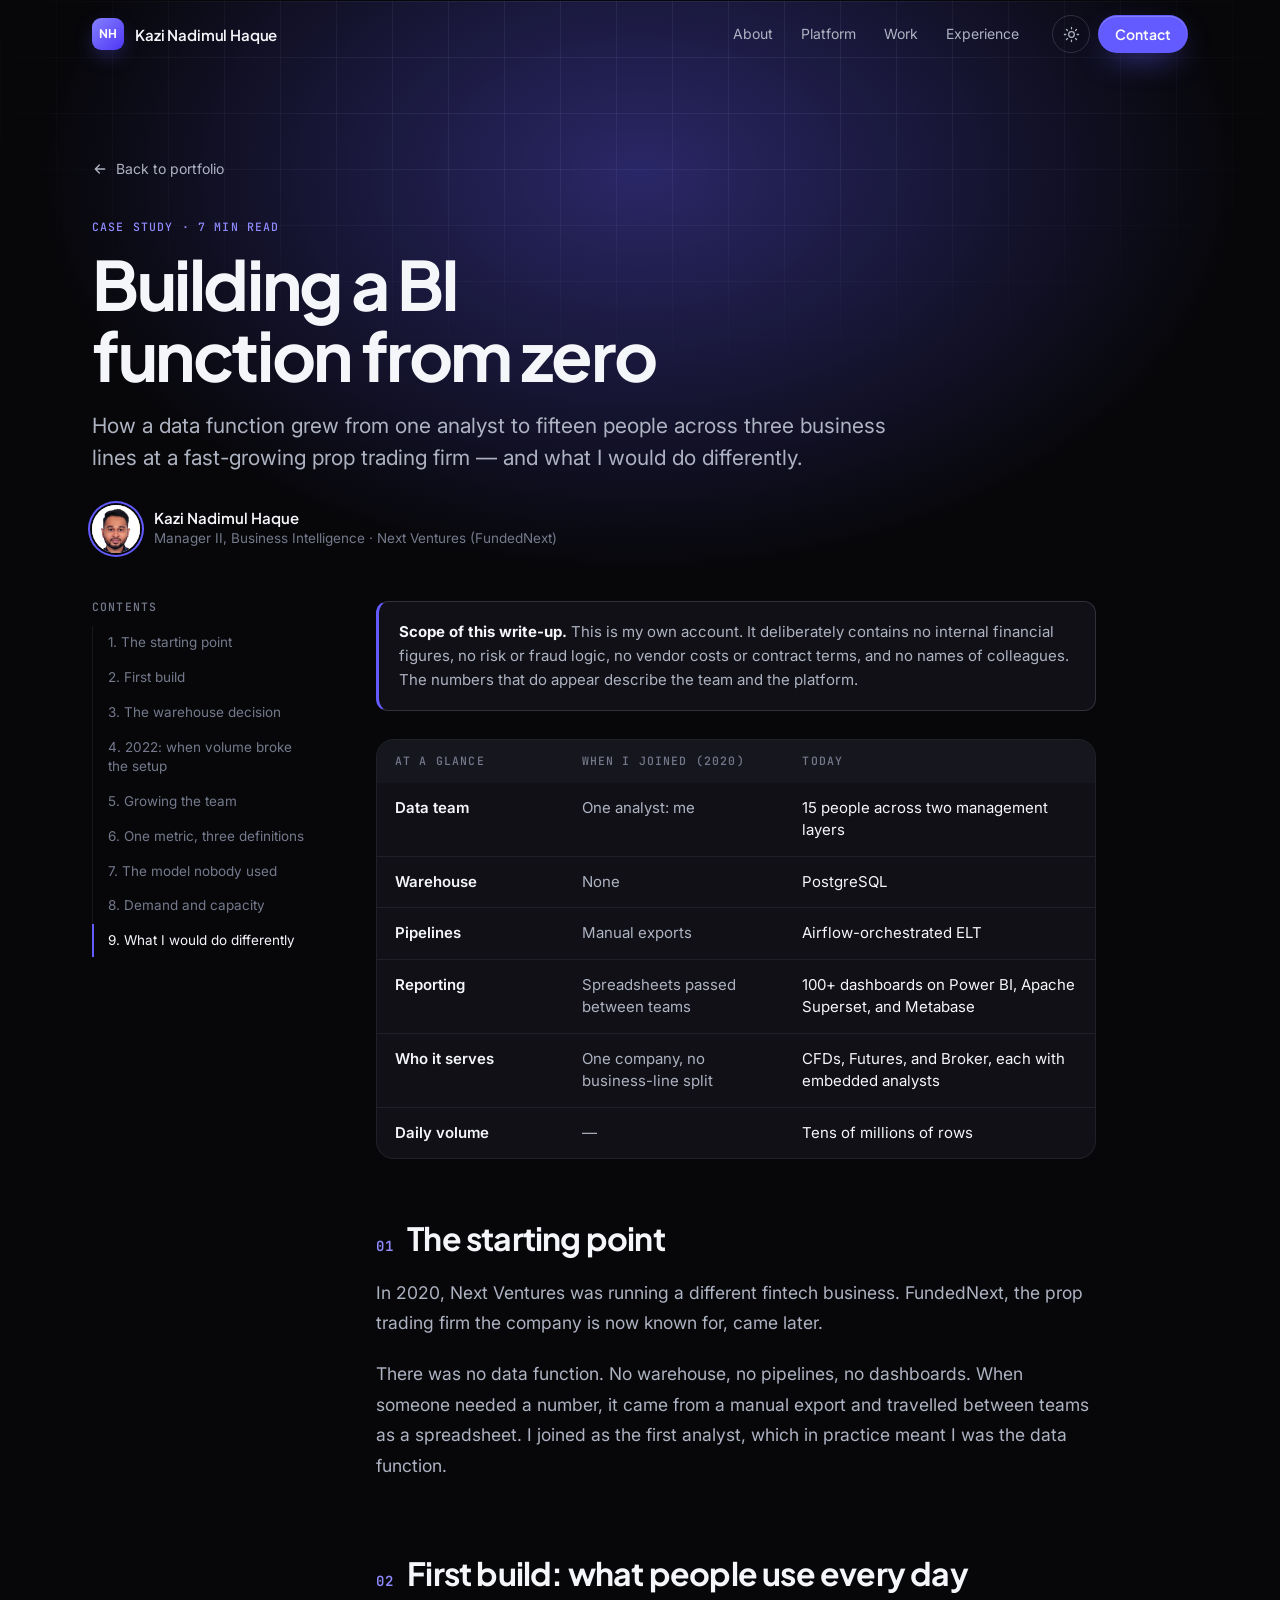
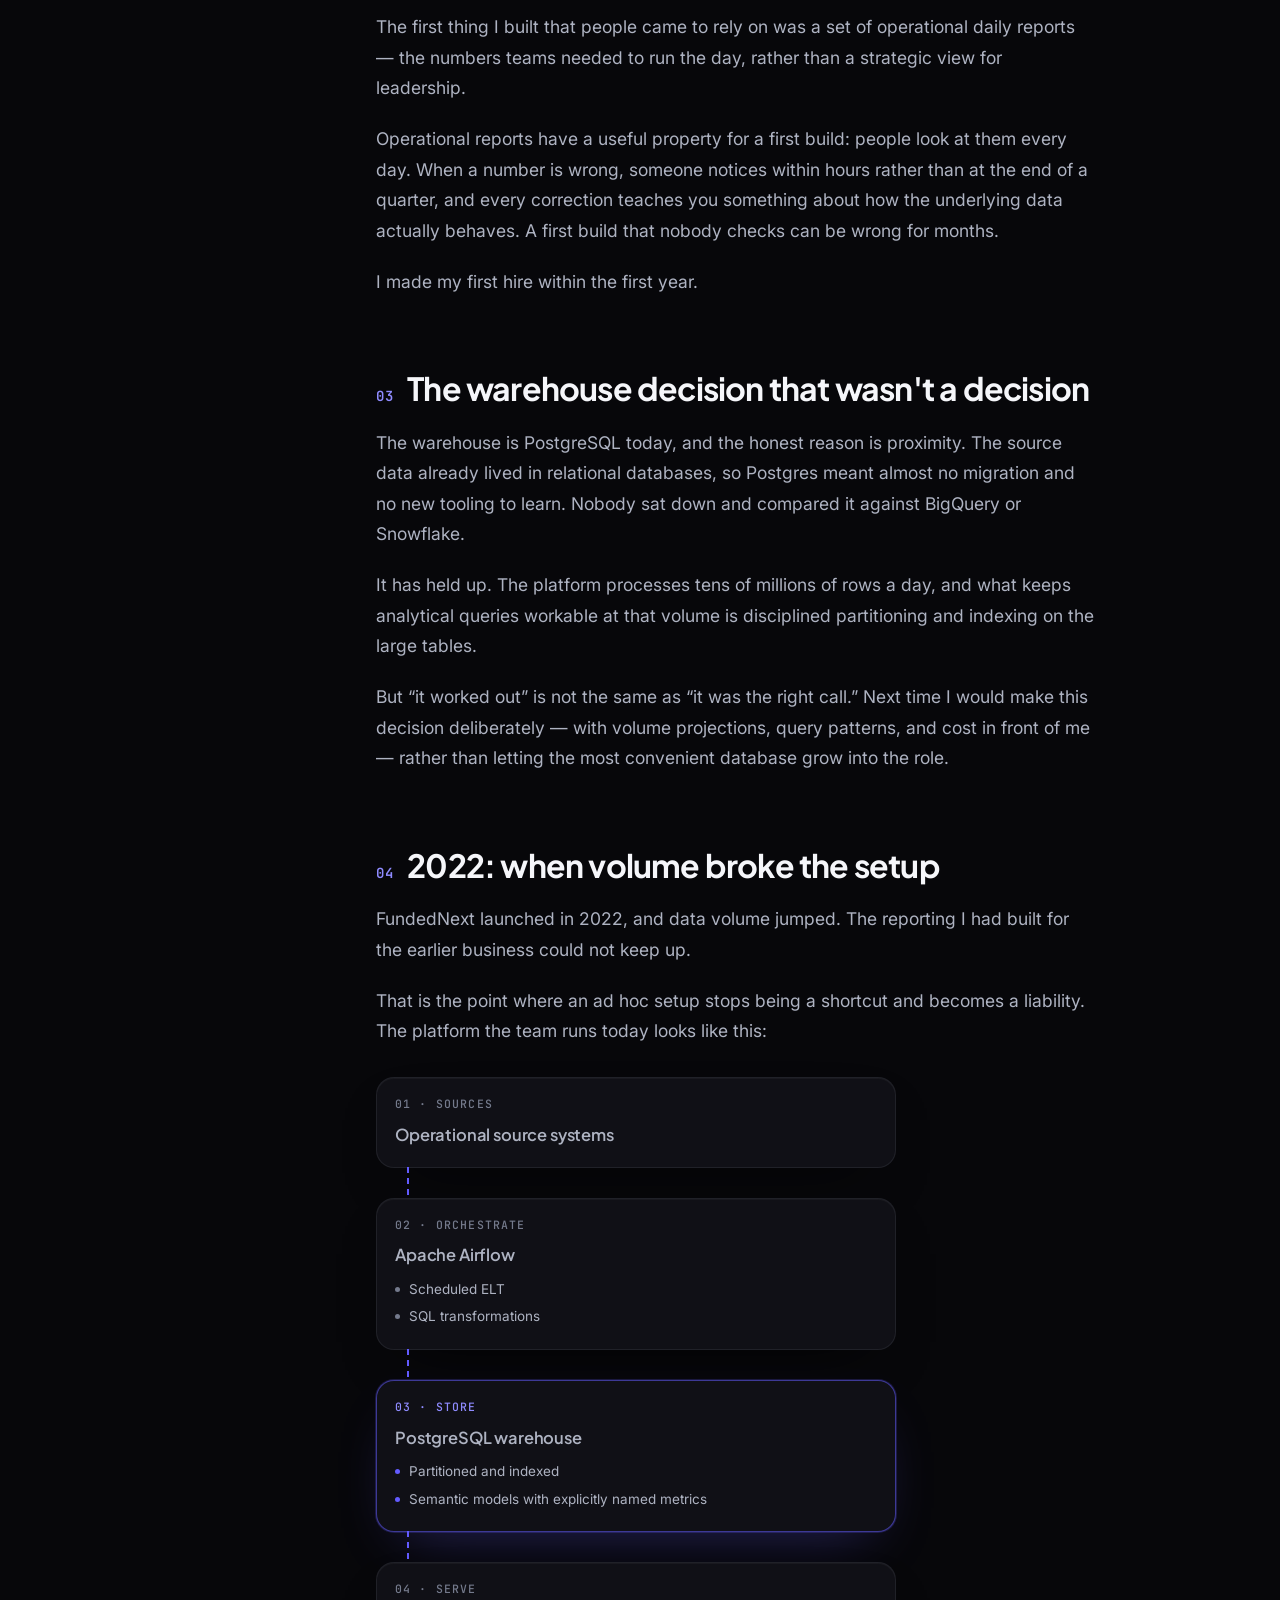
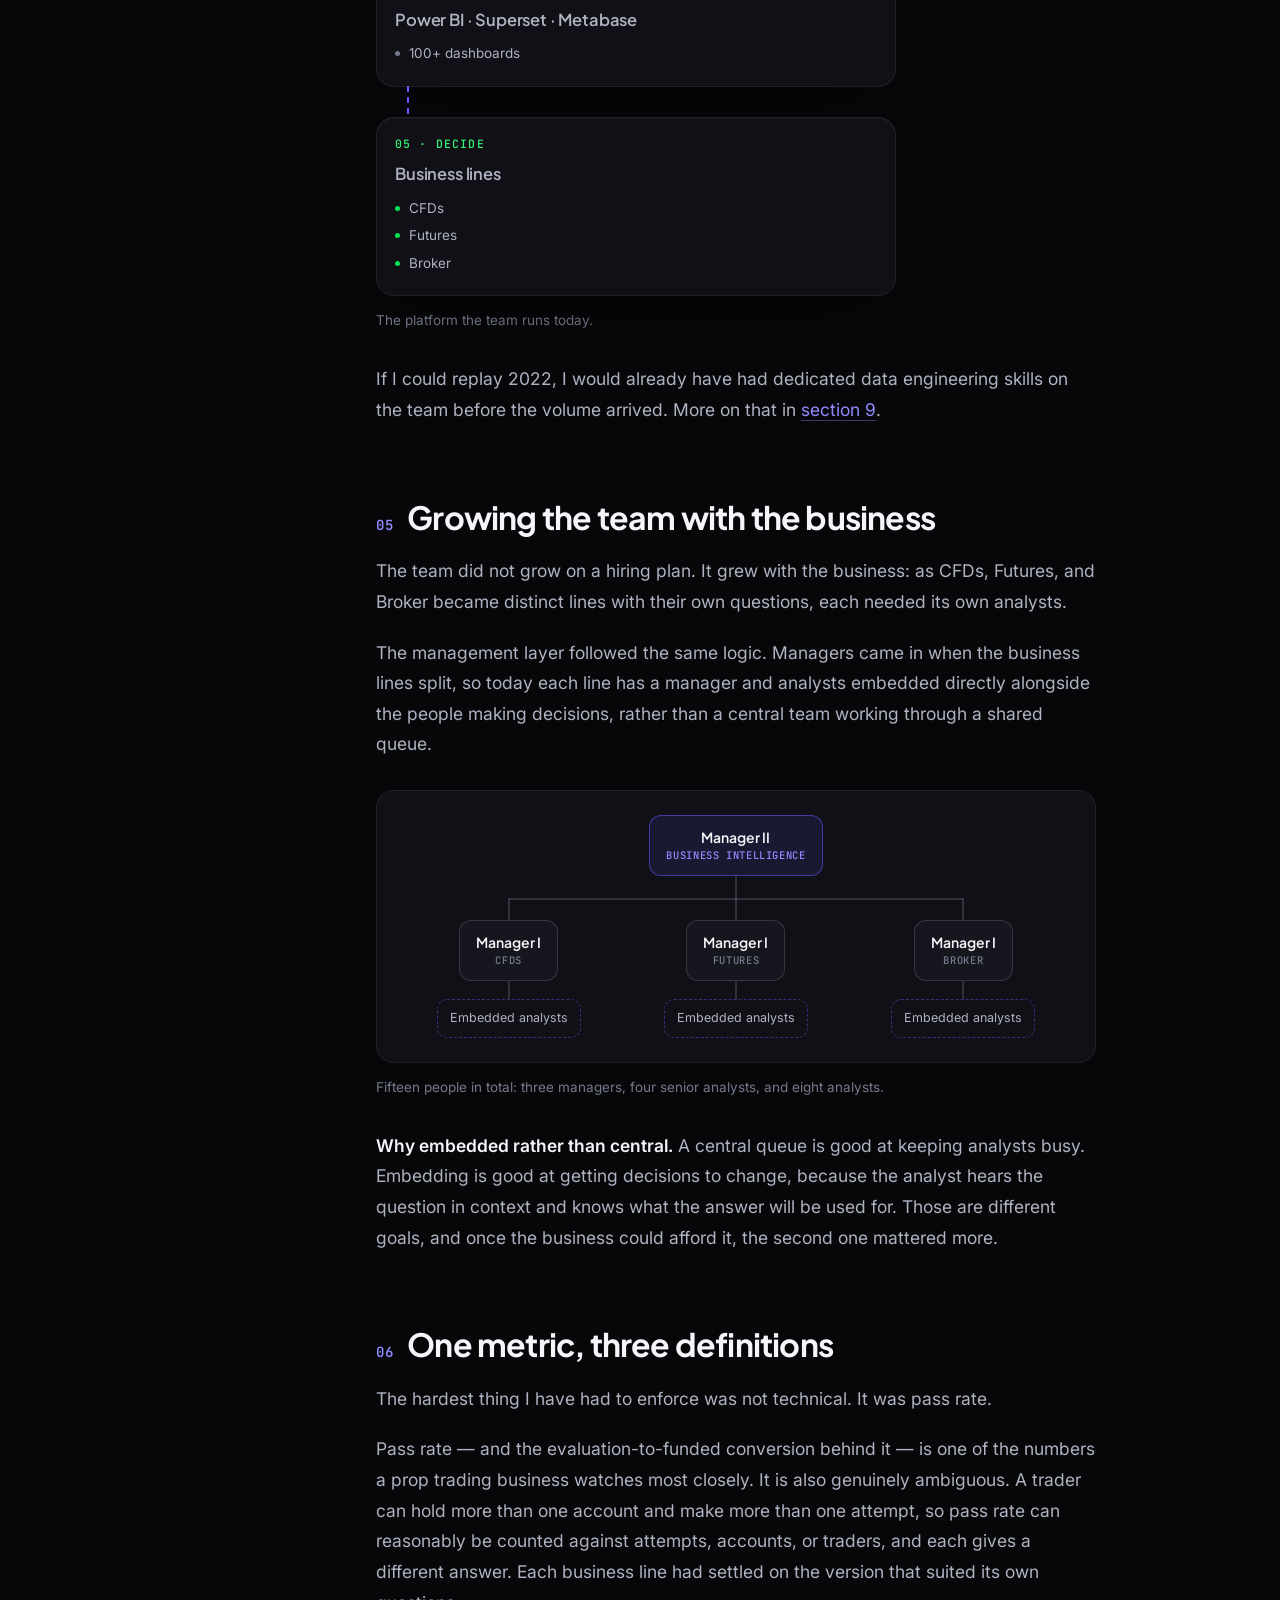
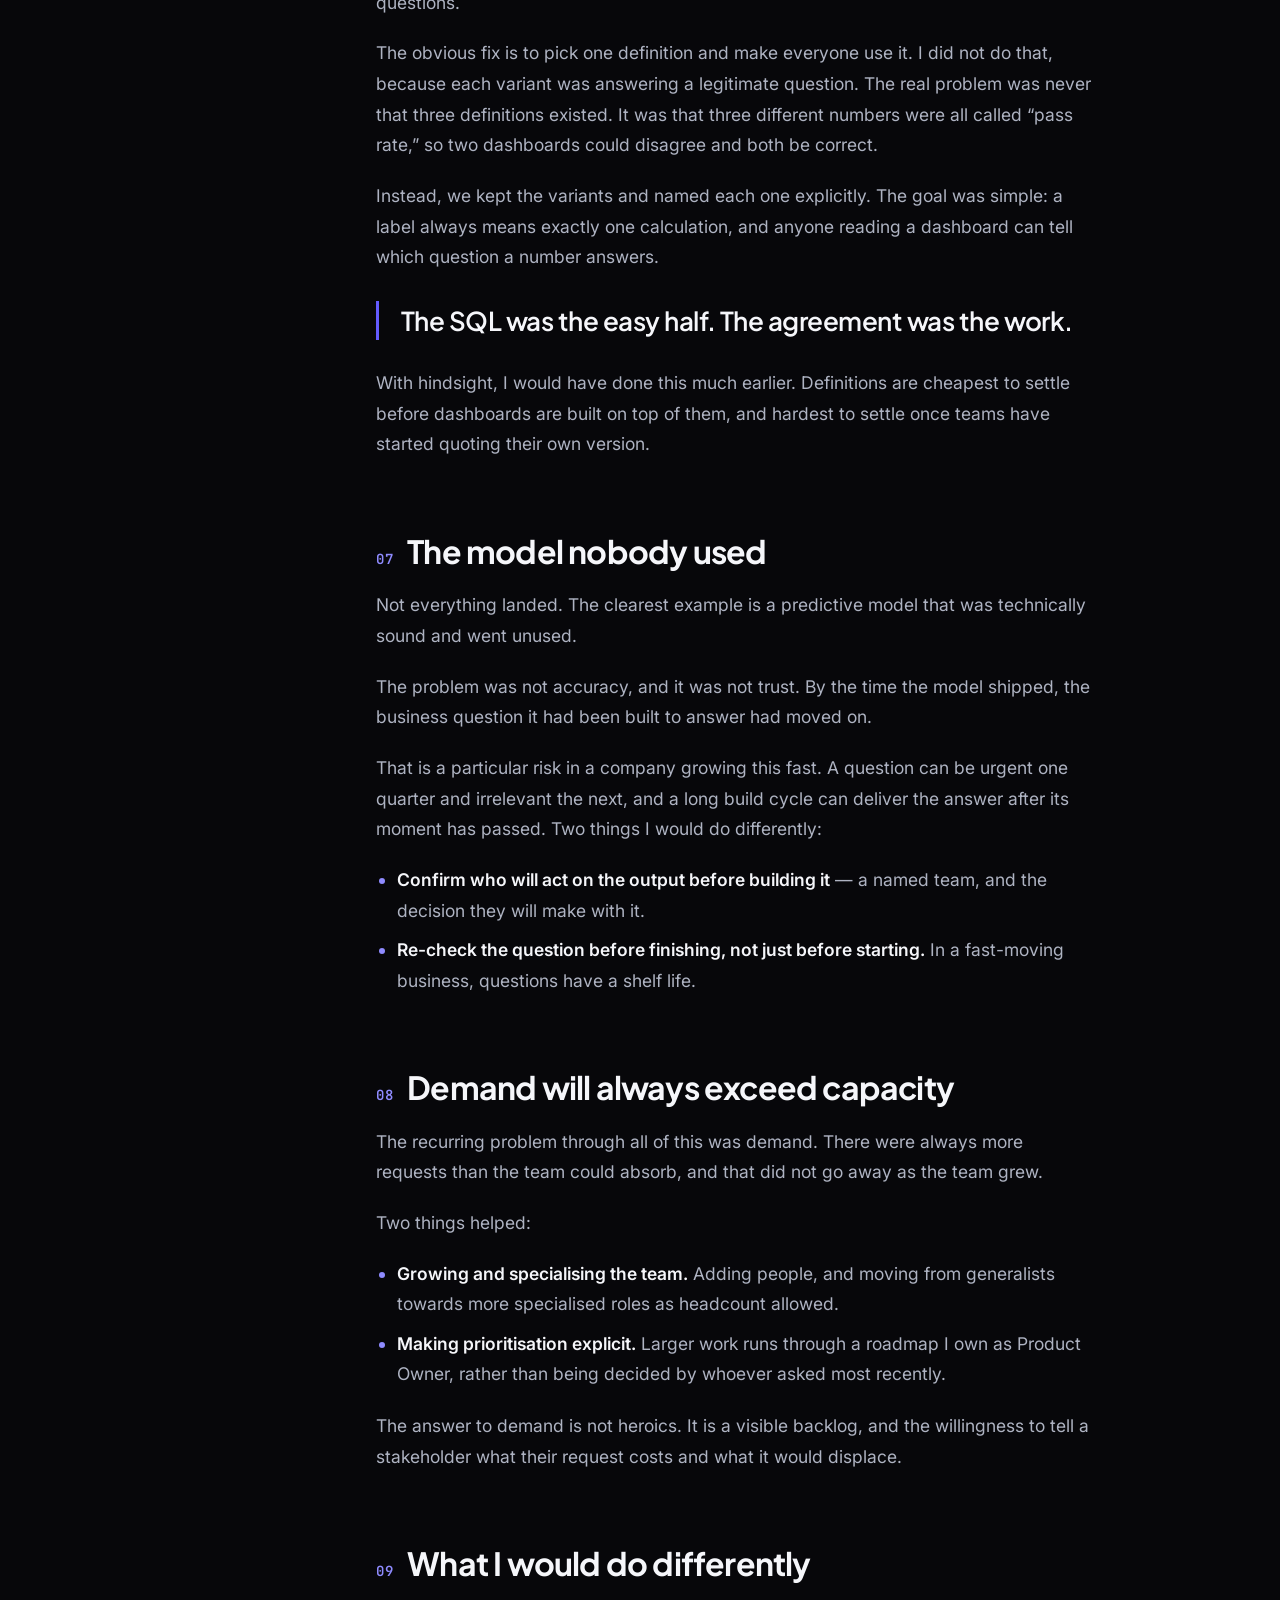
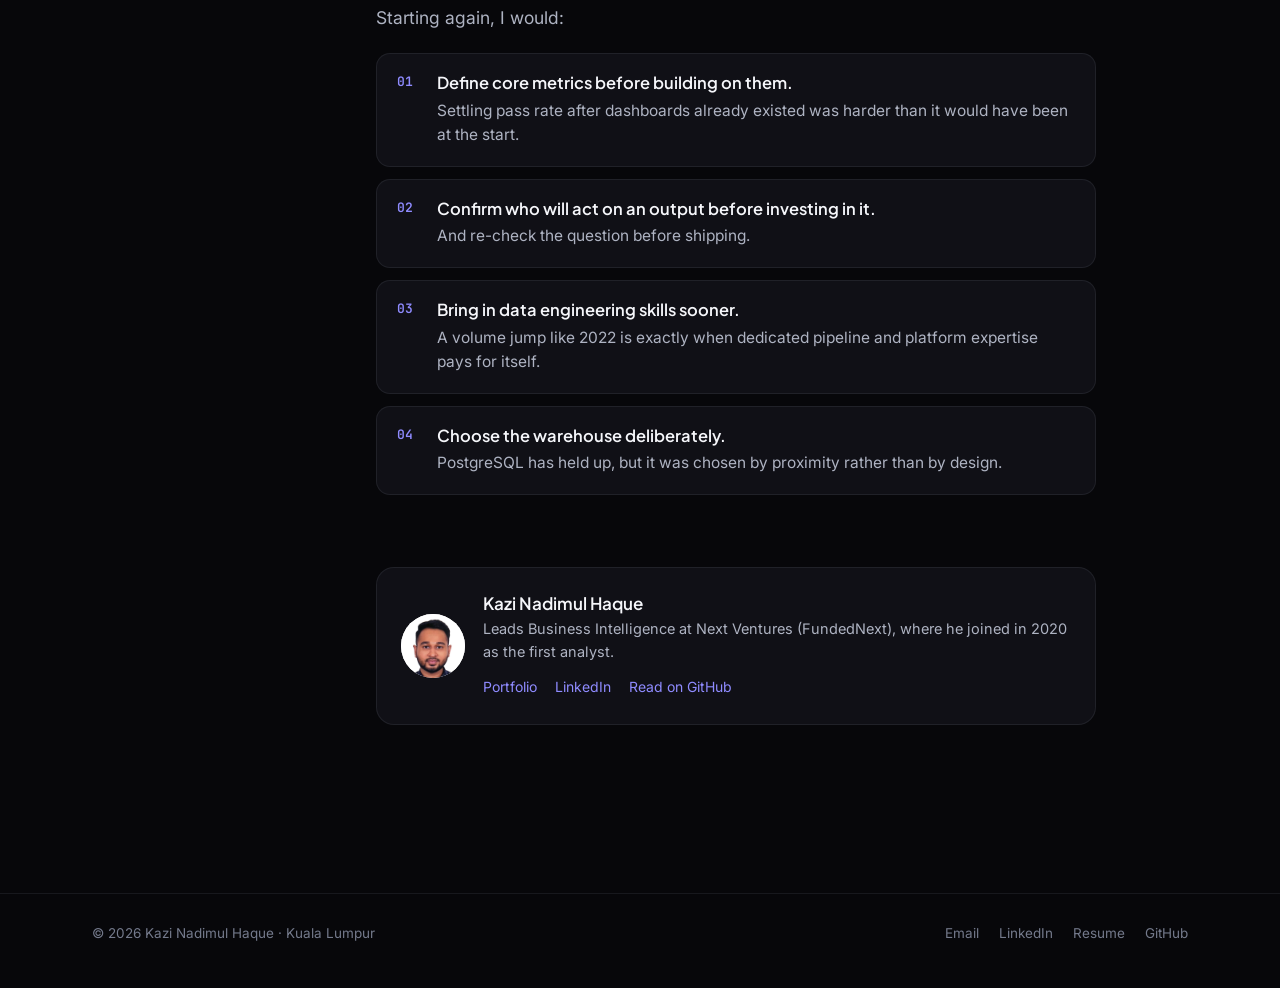
==== building-bi-from-zero/index.html @ 3a259a8d "Add case study page, resume download, and contact email - Case study "Building a BI function from ze" ====
<!doctype html>
<html lang="en" data-theme="dark">
<head>
<meta charset="utf-8">
<meta name="viewport" content="width=device-width, initial-scale=1, viewport-fit=cover">
<title>Building a BI function from zero — Kazi Nadimul Haque</title>
<meta name="description" content="Case study: how a data function grew from one analyst to fifteen people across CFDs, Futures and Broker at a fast-growing prop trading firm, and what I would do differently.">
<link rel="canonical" href="https://nadim-raj.github.io/building-bi-from-zero/">
<meta name="theme-color" content="#07070A">
<meta name="author" content="Kazi Nadimul Haque">
<meta property="og:type" content="article">
<meta property="og:site_name" content="Kazi Nadimul Haque">
<meta property="og:title" content="Building a BI function from zero">
<meta property="og:description" content="How a data function grew from one analyst to fifteen people across three business lines: the warehouse call, the pass-rate definitions, the model nobody used, and what I would do differently.">
<meta property="og:url" content="https://nadim-raj.github.io/building-bi-from-zero/">
<meta property="og:image" content="https://nadim-raj.github.io/og.png">
<meta property="og:image:width" content="1200">
<meta property="og:image:height" content="630">
<meta property="article:published_time" content="2026-09-15">
<meta name="twitter:card" content="summary_large_image">
<meta name="twitter:image" content="https://nadim-raj.github.io/og.png">
<link rel="icon" href="data:image/svg+xml,%3Csvg xmlns='http://www.w3.org/2000/svg' viewBox='0 0 64 64'%3E%3Cdefs%3E%3ClinearGradient id='g' x1='0' y1='0' x2='1' y2='1'%3E%3Cstop offset='0' stop-color='%238481FF'/%3E%3Cstop offset='1' stop-color='%234E36F5'/%3E%3C/linearGradient%3E%3C/defs%3E%3Crect width='64' height='64' rx='15' fill='url(%23g)'/%3E%3Ctext x='50%25' y='54%25' dominant-baseline='middle' text-anchor='middle' font-family='Arial,Helvetica,sans-serif' font-weight='700' font-size='25' fill='%23ffffff'%3ENH%3C/text%3E%3C/svg%3E">
<link rel="apple-touch-icon" href="../apple-touch-icon.png">
<script>
(function(){var d=document.documentElement,t=null;try{t=localStorage.getItem('theme')}catch(e){}
var q=location.search.match(/[?&]theme=(light|dark)/);if(q)t=q[1];
d.setAttribute('data-theme',t==='light'?'light':'dark');d.classList.add('js')})();
</script>
<link rel="preconnect" href="https://fonts.googleapis.com">
<link rel="preconnect" href="https://fonts.gstatic.com" crossorigin>
<link href="https://fonts.googleapis.com/css2?family=Inter:wght@400;500;600&family=JetBrains+Mono:wght@500;600&family=Plus+Jakarta+Sans:wght@500;600;700&display=swap" rel="stylesheet">
<script type="application/ld+json">
{"@context":"https://schema.org","@type":"Article","headline":"Building a BI function from zero","description":"How a data function grew from one analyst to fifteen people across three business lines at a fast-growing prop trading firm.","datePublished":"2026-09-15","image":"https://nadim-raj.github.io/og.png","mainEntityOfPage":"https://nadim-raj.github.io/building-bi-from-zero/","author":{"@type":"Person","name":"Kazi Nadimul Haque","url":"https://nadim-raj.github.io/"}}
</script>
<link rel="stylesheet" href="../assets/site.css">
</head>
<body>
<a class="skip" href="#main">Skip to content</a>
<div class="progress" aria-hidden="true"></div>

<header class="nav">
  <div class="wrap">
    <a class="brand" href="../#top" aria-label="Kazi Nadimul Haque, back to top"><span class="logo" aria-hidden="true">NH</span>Kazi Nadimul Haque</a>
    <ul class="links">
      <li><a href="../#about">About</a></li>
      <li><a href="../#platform">Platform</a></li>
      <li><a href="../#work">Work</a></li>
      <li><a href="../#experience">Experience</a></li>
    </ul>
    <div class="nav-actions">
      <button class="icon-btn" id="theme" type="button" aria-label="Switch to light theme">
        <svg class="i-sun" viewBox="0 0 24 24" fill="none" stroke="currentColor" stroke-width="1.8" stroke-linecap="round" aria-hidden="true"><circle cx="12" cy="12" r="4"/><path d="M12 2v2M12 20v2M4.9 4.9l1.4 1.4M17.7 17.7l1.4 1.4M2 12h2M20 12h2M4.9 19.1l1.4-1.4M17.7 6.3l1.4-1.4"/></svg>
        <svg class="i-moon" viewBox="0 0 24 24" fill="none" stroke="currentColor" stroke-width="1.8" stroke-linecap="round" stroke-linejoin="round" aria-hidden="true"><path d="M20.5 14.5A8.5 8.5 0 0 1 9.5 3.5a8.5 8.5 0 1 0 11 11Z"/></svg>
      </button>
      <a class="btn btn-primary btn-sm" href="../#contact">Contact</a>
    </div>
  </div>
</header>

<main id="main">
  <header class="article-hero">
    <div class="hero-bg" aria-hidden="true"></div>
    <div class="wrap">
      <a class="back" href="../#work"><svg viewBox="0 0 24 24" fill="none" stroke="currentColor" stroke-width="2" stroke-linecap="round" stroke-linejoin="round" aria-hidden="true"><path d="M19 12H5M11 18l-6-6 6-6"/></svg>Back to portfolio</a>
      <span class="k">Case study · 7 min read</span>
      <h1>Building a BI function from zero</h1>
      <p class="dek">How a data function grew from one analyst to fifteen people across three business lines at a fast-growing prop trading firm — and what I would do differently.</p>
      <div class="byline-lg"><img src="../avatar.jpg" width="48" height="48" alt="" decoding="async"><div><b>Kazi Nadimul Haque</b><span>Manager II, Business Intelligence · Next Ventures (FundedNext)</span></div></div>
    </div>
  </header>

  <div class="wrap article-layout">
    <nav class="toc" aria-label="Contents">
      <span class="k">Contents</span>
      <ol>
        <li><a href="#starting-point">1. The starting point</a></li>
        <li><a href="#first-build">2. First build</a></li>
        <li><a href="#warehouse">3. The warehouse decision</a></li>
        <li><a href="#volume-2022">4. 2022: when volume broke the setup</a></li>
        <li><a href="#team">5. Growing the team</a></li>
        <li><a href="#pass-rate">6. One metric, three definitions</a></li>
        <li><a href="#unused-model">7. The model nobody used</a></li>
        <li><a href="#demand">8. Demand and capacity</a></li>
        <li><a href="#hindsight">9. What I would do differently</a></li>
      </ol>
    </nav>

    <article class="prose-article">
      <aside class="callout"><b>Scope of this write-up.</b> This is my own account. It deliberately contains no internal financial figures, no risk or fraud logic, no vendor costs or contract terms, and no names of colleagues. The numbers that do appear describe the team and the platform.</aside>

      <div class="table-wrap">
        <table class="compare">
          <thead><tr><th scope="col">At a glance</th><th scope="col">When I joined (2020)</th><th scope="col">Today</th></tr></thead>
          <tbody>
            <tr><th scope="row">Data team</th><td>One analyst: me</td><td class="now">15 people across two management layers</td></tr>
            <tr><th scope="row">Warehouse</th><td>None</td><td class="now">PostgreSQL</td></tr>
            <tr><th scope="row">Pipelines</th><td>Manual exports</td><td class="now">Airflow-orchestrated ELT</td></tr>
            <tr><th scope="row">Reporting</th><td>Spreadsheets passed between teams</td><td class="now">100+ dashboards on Power BI, Apache Superset, and Metabase</td></tr>
            <tr><th scope="row">Who it serves</th><td>One company, no business-line split</td><td class="now">CFDs, Futures, and Broker, each with embedded analysts</td></tr>
            <tr><th scope="row">Daily volume</th><td>—</td><td class="now">Tens of millions of rows</td></tr>
          </tbody>
        </table>
      </div>

      <section id="starting-point">
        <h2><span class="num">01</span>The starting point</h2>
        <p>In 2020, Next Ventures was running a different fintech business. FundedNext, the prop trading firm the company is now known for, came later.</p>
        <p>There was no data function. No warehouse, no pipelines, no dashboards. When someone needed a number, it came from a manual export and travelled between teams as a spreadsheet. I joined as the first analyst, which in practice meant I was the data function.</p>
      </section>

      <section id="first-build">
        <h2><span class="num">02</span>First build: what people use every day</h2>
        <p>The first thing I built that people came to rely on was a set of operational daily reports — the numbers teams needed to run the day, rather than a strategic view for leadership.</p>
        <p>Operational reports have a useful property for a first build: people look at them every day. When a number is wrong, someone notices within hours rather than at the end of a quarter, and every correction teaches you something about how the underlying data actually behaves. A first build that nobody checks can be wrong for months.</p>
        <p>I made my first hire within the first year.</p>
      </section>

      <section id="warehouse">
        <h2><span class="num">03</span>The warehouse decision that wasn't a decision</h2>
        <p>The warehouse is PostgreSQL today, and the honest reason is proximity. The source data already lived in relational databases, so Postgres meant almost no migration and no new tooling to learn. Nobody sat down and compared it against BigQuery or Snowflake.</p>
        <p>It has held up. The platform processes tens of millions of rows a day, and what keeps analytical queries workable at that volume is disciplined partitioning and indexing on the large tables.</p>
        <p>But “it worked out” is not the same as “it was the right call.” Next time I would make this decision deliberately — with volume projections, query patterns, and cost in front of me — rather than letting the most convenient database grow into the role.</p>
      </section>

      <section id="volume-2022">
        <h2><span class="num">04</span>2022: when volume broke the setup</h2>
        <p>FundedNext launched in 2022, and data volume jumped. The reporting I had built for the earlier business could not keep up.</p>
        <p>That is the point where an ad hoc setup stops being a shortcut and becomes a liability. The platform the team runs today looks like this:</p>
        <figure class="diagram reveal">
          <div class="flow vertical">
            <div class="card node"><span class="k">01 · Sources</span><h3>Operational source systems</h3></div>
            <div class="card node"><span class="k">02 · Orchestrate</span><h3>Apache Airflow</h3><ul><li>Scheduled ELT</li><li>SQL transformations</li></ul></div>
            <div class="card node hub"><span class="k">03 · Store</span><h3>PostgreSQL warehouse</h3><ul><li>Partitioned and indexed</li><li>Semantic models with explicitly named metrics</li></ul></div>
            <div class="card node"><span class="k">04 · Serve</span><h3>Power BI · Superset · Metabase</h3><ul><li>100+ dashboards</li></ul></div>
            <div class="card node out"><span class="k">05 · Decide</span><h3>Business lines</h3><ul><li>CFDs</li><li>Futures</li><li>Broker</li></ul></div>
          </div>
          <figcaption>The platform the team runs today.</figcaption>
        </figure>
        <p>If I could replay 2022, I would already have had dedicated data engineering skills on the team before the volume arrived. More on that in <a href="#hindsight">section 9</a>.</p>
      </section>

      <section id="team">
        <h2><span class="num">05</span>Growing the team with the business</h2>
        <p>The team did not grow on a hiring plan. It grew with the business: as CFDs, Futures, and Broker became distinct lines with their own questions, each needed its own analysts.</p>
        <p>The management layer followed the same logic. Managers came in when the business lines split, so today each line has a manager and analysts embedded directly alongside the people making decisions, rather than a central team working through a shared queue.</p>
        <figure class="diagram reveal">
          <div class="tree">
            <div class="tnode lead"><b>Manager II</b><span>Business Intelligence</span></div>
            <div class="stem"></div>
            <div class="branches">
              <div class="col"><div class="tnode"><b>Manager I</b><span>CFDs</span></div><div class="stem"></div><div class="pod">Embedded analysts</div></div>
              <div class="col"><div class="tnode"><b>Manager I</b><span>Futures</span></div><div class="stem"></div><div class="pod">Embedded analysts</div></div>
              <div class="col"><div class="tnode"><b>Manager I</b><span>Broker</span></div><div class="stem"></div><div class="pod">Embedded analysts</div></div>
            </div>
          </div>
          <figcaption>Fifteen people in total: three managers, four senior analysts, and eight analysts.</figcaption>
        </figure>
        <p><strong>Why embedded rather than central.</strong> A central queue is good at keeping analysts busy. Embedding is good at getting decisions to change, because the analyst hears the question in context and knows what the answer will be used for. Those are different goals, and once the business could afford it, the second one mattered more.</p>
      </section>

      <section id="pass-rate">
        <h2><span class="num">06</span>One metric, three definitions</h2>
        <p>The hardest thing I have had to enforce was not technical. It was pass rate.</p>
        <p>Pass rate — and the evaluation-to-funded conversion behind it — is one of the numbers a prop trading business watches most closely. It is also genuinely ambiguous. A trader can hold more than one account and make more than one attempt, so pass rate can reasonably be counted against attempts, accounts, or traders, and each gives a different answer. Each business line had settled on the version that suited its own questions.</p>
        <p>The obvious fix is to pick one definition and make everyone use it. I did not do that, because each variant was answering a legitimate question. The real problem was never that three definitions existed. It was that three different numbers were all called “pass rate,” so two dashboards could disagree and both be correct.</p>
        <p>Instead, we kept the variants and named each one explicitly. The goal was simple: a label always means exactly one calculation, and anyone reading a dashboard can tell which question a number answers.</p>
        <blockquote class="pull">The SQL was the easy half. The agreement was the work.</blockquote>
        <p>With hindsight, I would have done this much earlier. Definitions are cheapest to settle before dashboards are built on top of them, and hardest to settle once teams have started quoting their own version.</p>
      </section>

      <section id="unused-model">
        <h2><span class="num">07</span>The model nobody used</h2>
        <p>Not everything landed. The clearest example is a predictive model that was technically sound and went unused.</p>
        <p>The problem was not accuracy, and it was not trust. By the time the model shipped, the business question it had been built to answer had moved on.</p>
        <p>That is a particular risk in a company growing this fast. A question can be urgent one quarter and irrelevant the next, and a long build cycle can deliver the answer after its moment has passed. Two things I would do differently:</p>
        <ul>
          <li><strong>Confirm who will act on the output before building it</strong> — a named team, and the decision they will make with it.</li>
          <li><strong>Re-check the question before finishing, not just before starting.</strong> In a fast-moving business, questions have a shelf life.</li>
        </ul>
      </section>

      <section id="demand">
        <h2><span class="num">08</span>Demand will always exceed capacity</h2>
        <p>The recurring problem through all of this was demand. There were always more requests than the team could absorb, and that did not go away as the team grew.</p>
        <p>Two things helped:</p>
        <ul>
          <li><strong>Growing and specialising the team.</strong> Adding people, and moving from generalists towards more specialised roles as headcount allowed.</li>
          <li><strong>Making prioritisation explicit.</strong> Larger work runs through a roadmap I own as Product Owner, rather than being decided by whoever asked most recently.</li>
        </ul>
        <p>The answer to demand is not heroics. It is a visible backlog, and the willingness to tell a stakeholder what their request costs and what it would displace.</p>
      </section>

      <section id="hindsight">
        <h2><span class="num">09</span>What I would do differently</h2>
        <p>Starting again, I would:</p>
        <ol class="hindsight">
          <li><b>Define core metrics before building on them.</b><span>Settling pass rate after dashboards already existed was harder than it would have been at the start.</span></li>
          <li><b>Confirm who will act on an output before investing in it.</b><span>And re-check the question before shipping.</span></li>
          <li><b>Bring in data engineering skills sooner.</b><span>A volume jump like 2022 is exactly when dedicated pipeline and platform expertise pays for itself.</span></li>
          <li><b>Choose the warehouse deliberately.</b><span>PostgreSQL has held up, but it was chosen by proximity rather than by design.</span></li>
        </ol>
      </section>

      <div class="author">
        <img src="../avatar.jpg" width="64" height="64" alt="" loading="lazy" decoding="async">
        <div>
          <b>Kazi Nadimul Haque</b>
          <p>Leads Business Intelligence at Next Ventures (FundedNext), where he joined in 2020 as the first analyst.</p>
          <div class="links-row"><a href="../">Portfolio</a><a href="https://www.linkedin.com/in/kazi-nadimul-haque/" rel="noopener">LinkedIn</a><a href="https://github.com/nadim-raj/building-bi-from-zero" rel="noopener">Read on GitHub</a></div>
        </div>
      </div>
    </article>
  </div>
</main>

<footer class="foot">
  <div class="wrap">
    <span>© <span id="year">2026</span> Kazi Nadimul Haque · Kuala Lumpur</span>
    <nav aria-label="Elsewhere"><a class="js-email" data-u="kazi.nadimul2512" data-d="gmail.com" href="../#contact">Email</a><a href="https://www.linkedin.com/in/kazi-nadimul-haque/" rel="noopener">LinkedIn</a><a href="../Kazi-Nadimul-Haque-Resume.pdf" download>Resume</a><a href="https://github.com/nadim-raj" rel="noopener">GitHub</a></nav>
  </div>
</footer>

<script src="../assets/site.js" defer></script>
<script>
(function(){
  var links=[].slice.call(document.querySelectorAll('.toc a'));
  if(!links.length||!('IntersectionObserver' in window))return;
  var byId={};links.forEach(function(a){byId[a.getAttribute('href').slice(1)]=a});
  var io=new IntersectionObserver(function(es){es.forEach(function(e){if(e.isIntersecting){links.forEach(function(a){a.classList.remove('active')});if(byId[e.target.id])byId[e.target.id].classList.add('active')}})},{rootMargin:'-20% 0px -70% 0px'});
  Object.keys(byId).forEach(function(id){var el=document.getElementById(id);if(el)io.observe(el)});
})();
</script>
</body>
</html>
---- assets/site.css ----
/* ---------- Tokens: FundedNext palette (dark default) ---------- */
:root{
  --bg:#07070A; --surface:#101016; --surface-2:#16161E;
  --ink:#F5F6FA; --ink-2:#AEB3C2; --ink-3:#747A8C;
  --rule:rgba(214,223,255,.08); --rule-2:rgba(214,223,255,.16);
  --brand:#635BFF; --brand-deep:#4E36F5; --brand-text:#8F8BFF; --brand-tint:#B4AEFF; --brand-wash:rgba(99,91,255,.12);
  --go:#09E354; --go-text:#33F575; --go-wash:rgba(9,227,84,.10);
  --alert:#FF5257;
  --glow:rgba(99,91,255,.38);
  --shadow:inset 0 1px 0 rgba(255,255,255,.04),0 24px 60px -32px rgba(0,0,0,.9);
  --display:"Plus Jakarta Sans",system-ui,-apple-system,"Segoe UI",Roboto,Arial,sans-serif;
  --sans:"Inter",system-ui,-apple-system,"Segoe UI",Roboto,Arial,sans-serif;
  --mono:"JetBrains Mono",ui-monospace,"SF Mono",Menlo,Consolas,monospace;
  --r:18px;
  color-scheme:dark;
}
[data-theme="light"]{
  --bg:#F9FAFB; --surface:#FFFFFF; --surface-2:#F2F4F7;
  --ink:#101828; --ink-2:#475467; --ink-3:#667085;
  --rule:#EAECF0; --rule-2:#D0D5DD;
  --brand-text:#4E36F5; --brand-tint:#6366F1; --brand-wash:rgba(99,91,255,.08);
  --go:#0DC04B; --go-text:#0D8838; --go-wash:rgba(13,192,75,.10);
  --alert:#E53935;
  --glow:rgba(99,91,255,.20);
  --shadow:0 1px 2px rgba(16,24,40,.04),0 16px 40px -24px rgba(16,24,40,.18);
  color-scheme:light;
}

/* ---------- Base ---------- */
*,*::before,*::after{box-sizing:border-box}
html{-webkit-text-size-adjust:100%;scroll-behavior:smooth;scroll-padding-top:84px}
body{margin:0;background:var(--bg);color:var(--ink);font:400 16.5px/1.65 var(--sans);-webkit-font-smoothing:antialiased;text-rendering:optimizeLegibility;overflow-x:clip;transition:background-color .3s,color .3s}
::selection{background:var(--brand);color:#fff}
img,svg{display:block;max-width:100%}
a{color:inherit;text-decoration:none}
button{font:inherit}
:focus-visible{outline:2px solid var(--brand-text);outline-offset:3px;border-radius:8px}
.skip{position:absolute;left:-9999px;top:12px;z-index:100}
.skip:focus{left:16px;background:var(--surface);color:var(--ink);padding:10px 14px;border-radius:10px;border:1px solid var(--rule-2)}
.wrap{max-width:1160px;margin:0 auto;padding-inline:clamp(16px,4vw,32px)}
.k{display:block;font:500 11.5px/1 var(--mono);letter-spacing:.1em;text-transform:uppercase;color:var(--ink-3)}
.print-only{display:none}

/* ---------- Progress + Nav ---------- */
.progress{position:fixed;left:0;right:0;top:0;height:2px;z-index:60;background:linear-gradient(90deg,var(--brand),var(--go));transform-origin:0 50%;transform:scaleX(0)}
.nav{position:sticky;top:0;z-index:50;border-bottom:1px solid transparent;transition:background-color .25s,border-color .25s}
.nav.scrolled{background:var(--bg);background:color-mix(in srgb,var(--bg) 80%,transparent);-webkit-backdrop-filter:saturate(1.5) blur(14px);backdrop-filter:saturate(1.5) blur(14px);border-bottom-color:var(--rule)}
.nav .wrap{display:flex;align-items:center;gap:20px;height:68px}
.brand{display:flex;align-items:center;gap:11px;font:600 15px/1 var(--display);letter-spacing:-.01em;white-space:nowrap}
.logo{display:grid;place-items:center;width:32px;height:32px;border-radius:9px;background:linear-gradient(135deg,#8481FF,#4E36F5);color:#fff;font:700 12px/1 var(--display);letter-spacing:.02em;box-shadow:0 8px 22px -8px rgba(99,91,255,.8)}
.links{display:flex;gap:2px;margin:0 0 0 auto;padding:0;list-style:none}
.links a{display:block;padding:8px 13px;border-radius:999px;font-size:14px;color:var(--ink-2);transition:color .2s,background-color .2s}
.links a:hover{color:var(--ink)}
.links a.active{color:var(--ink);background:var(--brand-wash)}
.nav-actions{display:flex;align-items:center;gap:8px}
.icon-btn{display:grid;place-items:center;width:38px;height:38px;border-radius:999px;border:1px solid var(--rule-2);background:transparent;color:var(--ink-2);cursor:pointer;transition:color .2s,border-color .2s}
.icon-btn:hover{color:var(--ink);border-color:var(--brand)}
.icon-btn svg{width:17px;height:17px}
.i-moon{display:none!important}
[data-theme="light"] .i-sun{display:none!important}
[data-theme="light"] .i-moon{display:block!important}
@media (max-width:820px){.links{display:none}.nav-actions{margin-left:auto}}

/* ---------- Buttons ---------- */
.btn{display:inline-flex;align-items:center;justify-content:center;gap:9px;min-height:48px;padding:0 22px;border-radius:999px;font:600 15px/1 var(--display);letter-spacing:-.005em;border:1px solid transparent;cursor:pointer;white-space:nowrap;transition:transform .2s,box-shadow .2s,background-color .2s,border-color .2s,color .2s}
.btn svg{width:16px;height:16px}
.btn-primary{background:var(--brand);color:#fff;box-shadow:0 12px 32px -12px rgba(99,91,255,.85),inset 0 1px 0 rgba(255,255,255,.22)}
.btn-primary:hover{background:var(--brand-deep);transform:translateY(-1px)}
.btn-ghost{border-color:var(--rule-2);color:var(--ink);background:var(--surface)}
.btn-ghost:hover{border-color:var(--brand);transform:translateY(-1px)}
.btn-sm{min-height:38px;padding:0 16px;font-size:14px}

/* ---------- Cards ---------- */
.card{position:relative;background:var(--surface);border:1px solid var(--rule);border-radius:var(--r);box-shadow:var(--shadow);overflow:hidden}
.spot::before{content:"";position:absolute;inset:0;border-radius:inherit;background:radial-gradient(420px circle at var(--mx,50%) var(--my,-30%),var(--brand-wash),transparent 62%);opacity:0;transition:opacity .35s;pointer-events:none}
.spot:hover::before{opacity:1}
.spot > *{position:relative}

/* ---------- Hero ---------- */
.hero{position:relative;padding-block:clamp(48px,8vw,104px) clamp(40px,6vw,72px);isolation:isolate}
.hero-bg{position:absolute;left:0;right:0;top:-68px;bottom:0;z-index:-1;overflow:hidden;pointer-events:none}
.hero-bg::before{content:"";position:absolute;inset:0;background-image:linear-gradient(var(--rule) 1px,transparent 1px),linear-gradient(90deg,var(--rule) 1px,transparent 1px);background-size:56px 56px;-webkit-mask-image:radial-gradient(ellipse 75% 65% at 50% 15%,#000 25%,transparent 75%);mask-image:radial-gradient(ellipse 75% 65% at 50% 15%,#000 25%,transparent 75%)}
.hero-bg::after{content:"";position:absolute;left:50%;top:-38%;width:min(1200px,140vw);aspect-ratio:1.5;transform:translateX(-50%);background:radial-gradient(closest-side,var(--glow),transparent)}
.hero-grid{display:grid;grid-template-columns:minmax(0,1.12fr) minmax(0,.88fr);gap:clamp(32px,5vw,72px);align-items:center}
@media (max-width:980px){.hero-grid{grid-template-columns:1fr}}
.pill{display:inline-flex;align-items:center;gap:10px;padding:7px 14px 7px 12px;border-radius:999px;border:1px solid var(--rule-2);background:var(--surface);font-size:13px;color:var(--ink-2)}
.live{position:relative;flex:none;width:8px;height:8px;border-radius:50%;background:var(--go)}
.live::after{content:"";position:absolute;inset:-4px;border-radius:50%;border:2px solid var(--go);opacity:0;animation:ping 2.2s cubic-bezier(0,0,.2,1) infinite}
@keyframes ping{0%{transform:scale(.45);opacity:.85}100%{transform:scale(1.7);opacity:0}}
.hero h1{font:700 clamp(40px,6vw,74px)/1.03 var(--display);letter-spacing:-.035em;margin:26px 0 24px;text-wrap:balance}
.grad{background:linear-gradient(95deg,var(--brand-tint) 0%,var(--brand) 48%,var(--go) 100%);-webkit-background-clip:text;background-clip:text;color:transparent;-webkit-text-fill-color:transparent}
.lede{font-size:clamp(17px,1.8vw,19.5px);line-height:1.62;color:var(--ink-2);max-width:35em;margin:0}
.lede strong{color:var(--ink);font-weight:600}
.hero-actions{display:flex;flex-wrap:wrap;gap:12px;margin-top:34px}
.meta-row{display:flex;flex-wrap:wrap;gap:10px 22px;margin-top:28px;font-size:13.5px;color:var(--ink-3)}
.meta-row span{display:inline-flex;align-items:center;gap:8px}
.meta-row svg{width:15px;height:15px}

/* Org card */
.org-card{margin:0;padding:22px 22px 20px}
.card-head{display:flex;justify-content:space-between;align-items:center;font:500 12px/1 var(--mono);color:var(--ink-3);padding-bottom:16px;margin-bottom:6px;border-bottom:1px solid var(--rule)}
.tag{display:inline-flex;align-items:center;gap:7px;color:var(--go-text)}
.tag i{width:6px;height:6px;border-radius:50%;background:var(--go)}
.tier{display:grid;grid-template-columns:118px minmax(0,1fr) 30px;align-items:center;gap:14px;padding:13px 0}
.tier + .tier{border-top:1px dashed var(--rule-2)}
.tier-label{font-size:13.5px;color:var(--ink);line-height:1.3}
.tier-label small{display:block;margin-top:3px;font:500 10.5px/1.3 var(--mono);letter-spacing:.05em;text-transform:uppercase;color:var(--ink-3)}
.dots{display:flex;flex-wrap:wrap;gap:7px}
.dot{width:17px;height:17px;border-radius:5px;background:var(--brand-wash);border:1px solid rgba(99,91,255,.55)}
.dot.lead{background:linear-gradient(135deg,#8481FF,#4E36F5);border-color:transparent;box-shadow:0 0 0 4px var(--brand-wash)}
.dot.mgr{background:rgba(99,91,255,.72);border-color:transparent}
.dot.sr{background:rgba(99,91,255,.34)}
.tier-n{font:700 16px/1 var(--display);text-align:right;font-variant-numeric:tabular-nums}
.org-foot{display:grid;grid-template-columns:1fr auto 1fr;align-items:center;gap:12px;margin-top:8px;padding-top:16px;border-top:1px solid var(--rule)}
.org-foot b{display:block;font:600 12px/1 var(--mono);letter-spacing:.06em;text-transform:uppercase;color:var(--ink)}
.org-foot span{display:block;margin-top:7px;font-size:12.5px;line-height:1.4;color:var(--ink-3)}
.org-foot svg{width:18px;height:18px;color:var(--brand-text)}
.org-foot > div:last-child{text-align:right}
.org-foot > div:last-child b{color:var(--go-text)}

/* ---------- Stats ---------- */
.stats{display:grid;grid-template-columns:repeat(5,minmax(0,1fr));margin:0;padding:0;list-style:none;border:1px solid var(--rule);border-radius:var(--r);background:var(--surface);box-shadow:var(--shadow);overflow:hidden}
.stat{padding:26px 24px}
.stat + .stat{border-left:1px solid var(--rule)}
.stat b{display:block;font:700 clamp(30px,3.3vw,42px)/1 var(--display);letter-spacing:-.03em;font-variant-numeric:tabular-nums}
.stat b em{font-style:normal;color:var(--brand-text)}
.stat > span{display:block;margin-top:10px;font-size:13.5px;line-height:1.45;color:var(--ink-3)}
@media (max-width:900px){
  .stats{grid-template-columns:repeat(2,minmax(0,1fr))}
  .stat,.stat + .stat{border-left:0;border-top:1px solid var(--rule)}
  .stat:nth-child(-n+2){border-top:0}
  .stat:nth-child(even){border-left:1px solid var(--rule)}
  .stat:last-child{grid-column:1/-1}
}

/* ---------- Ticker ---------- */
.ticker{margin-top:clamp(40px,6vw,64px);border-block:1px solid var(--rule);overflow:hidden;-webkit-mask-image:linear-gradient(90deg,transparent,#000 8%,#000 92%,transparent);mask-image:linear-gradient(90deg,transparent,#000 8%,#000 92%,transparent)}
.track{display:flex;width:max-content;animation:tick 52s linear infinite}
.ticker:hover .track{animation-play-state:paused}
.group{display:flex}
.group span{display:inline-flex;align-items:center;gap:22px;padding:15px 22px 15px 0;font:500 12.5px/1 var(--mono);letter-spacing:.12em;text-transform:uppercase;color:var(--ink-3);white-space:nowrap}
.group span::after{content:"";width:6px;height:6px;background:var(--brand);transform:rotate(45deg)}
@keyframes tick{to{transform:translateX(-50%)}}

/* ---------- Sections ---------- */
.section{padding-block:clamp(72px,10vw,124px)}
.sec-head{display:grid;grid-template-columns:minmax(0,1.1fr) minmax(0,.9fr);gap:20px 56px;align-items:end;margin-bottom:clamp(32px,5vw,56px)}
.sec-head.solo{grid-template-columns:1fr}
.eyebrow{display:flex;align-items:center;gap:12px;font:500 12px/1 var(--mono);letter-spacing:.12em;text-transform:uppercase;color:var(--ink-3);margin:0 0 18px}
.eyebrow b{font-weight:600;color:var(--brand-text)}
.eyebrow::after{content:"";width:40px;height:1px;background:linear-gradient(90deg,var(--brand),transparent)}
h2{font:700 clamp(30px,4.2vw,50px)/1.08 var(--display);letter-spacing:-.032em;margin:0;text-wrap:balance}
.sec-head p{margin:0;color:var(--ink-2);font-size:17px;line-height:1.6;max-width:32em}
@media (max-width:860px){.sec-head{grid-template-columns:1fr}}

/* About */
.about-grid{display:grid;grid-template-columns:minmax(0,1.25fr) minmax(0,.75fr);gap:clamp(28px,5vw,64px);align-items:start}
.prose p{margin:0 0 1.15em;color:var(--ink-2);font-size:17px;line-height:1.72}
.prose p.big{font:500 clamp(20px,2.2vw,25px)/1.48 var(--display);letter-spacing:-.018em;color:var(--ink)}
.prose strong{color:var(--ink);font-weight:600}
.context{padding:26px}
.context h3{margin:0 0 8px}
.context dl{margin:0}
.context .row{display:flex;justify-content:space-between;align-items:baseline;gap:16px;padding:15px 0;border-bottom:1px solid var(--rule)}
.context dt{color:var(--ink-2);font-size:14.5px}
.context dd{margin:0;font:700 23px/1 var(--display);letter-spacing:-.025em;font-variant-numeric:tabular-nums}
.context .src{margin:14px 0 0;font-size:12.5px;color:var(--ink-3)}
@media (max-width:900px){.about-grid{grid-template-columns:1fr}}

/* Scope */
.scope{display:grid;grid-template-columns:repeat(4,minmax(0,1fr));gap:16px}
.scope .card{padding:26px 24px}
.ico{display:grid;place-items:center;width:44px;height:44px;border-radius:12px;background:var(--brand-wash);color:var(--brand-text);border:1px solid rgba(99,91,255,.28);margin-bottom:22px}
.ico svg{width:20px;height:20px}
.scope h3{font:600 18.5px/1.3 var(--display);letter-spacing:-.015em;margin:0 0 10px}
.scope p{margin:0;color:var(--ink-2);font-size:15px;line-height:1.62}
@media (max-width:1020px){.scope{grid-template-columns:repeat(2,minmax(0,1fr))}}
@media (max-width:560px){.scope{grid-template-columns:1fr}}

/* Platform flow */
.flow{display:grid;grid-template-columns:repeat(5,minmax(0,1fr));gap:30px}
.flow .card{overflow:visible}
.node{padding:20px 18px 22px}
.node .k{margin-bottom:14px}
.node h3{font:600 16.5px/1.3 var(--display);letter-spacing:-.01em;margin:0 0 14px}
.node ul{list-style:none;margin:0;padding:0;display:grid;gap:8px}
.node li{display:flex;gap:9px;align-items:baseline;font-size:13.5px;line-height:1.45;color:var(--ink-2)}
.node li::before{content:"";flex:none;width:5px;height:5px;border-radius:50%;background:var(--ink-3);transform:translateY(-2px)}
.node.hub{border-color:rgba(99,91,255,.55);box-shadow:0 0 0 1px rgba(99,91,255,.22),0 24px 60px -28px var(--glow)}
.node.hub .k{color:var(--brand-text)}
.node.hub li::before{background:var(--brand)}
.node.out .k{color:var(--go-text)}
.node.out li::before{background:var(--go)}
.node:not(:last-child)::after{content:"";position:absolute;top:50%;right:-31px;width:31px;height:2px;background-image:repeating-linear-gradient(90deg,var(--brand) 0 6px,transparent 6px 11px);background-size:22px 2px;animation:flowx .9s linear infinite}
@keyframes flowx{to{background-position:22px 0}}
@keyframes flowy{to{background-position:0 22px}}
@media (max-width:1020px){
  .flow{grid-template-columns:1fr;max-width:560px}
  .node:not(:last-child)::after{top:100%;right:auto;left:30px;width:2px;height:31px;background-image:repeating-linear-gradient(180deg,var(--brand) 0 6px,transparent 6px 11px);background-size:2px 22px;animation-name:flowy}
}
.flow-note{display:flex;flex-wrap:wrap;align-items:center;gap:10px;margin-top:30px;padding:14px 18px;border:1px dashed var(--rule-2);border-radius:14px}
.flow-note .k{margin-right:6px}
.chip{display:inline-flex;align-items:center;gap:8px;padding:7px 12px;border-radius:999px;background:var(--surface);border:1px solid var(--rule);font-size:13.5px;color:var(--ink)}
.chip i{width:6px;height:6px;border-radius:50%;background:var(--go)}

/* Featured case study */
.feature{display:grid;grid-template-columns:minmax(0,1fr) auto;gap:20px 40px;align-items:end;padding:30px;margin-bottom:16px;border-color:rgba(99,91,255,.45);background:linear-gradient(135deg,var(--brand-wash),transparent 60%),var(--surface);transition:border-color .2s}
.feature:hover{border-color:var(--brand)}
.feature .k{color:var(--brand-text)}
.feature h3{font:700 clamp(22px,2.6vw,30px)/1.2 var(--display);letter-spacing:-.025em;margin:14px 0 10px}
.feature p{margin:0;max-width:44em;color:var(--ink-2);font-size:15.5px;line-height:1.62}
.feature-cta{display:inline-flex;align-items:center;gap:8px;font:600 15px/1 var(--display);color:var(--brand-text);white-space:nowrap}
.feature-cta svg{width:16px;height:16px;transition:transform .2s}
.feature:hover .feature-cta svg{transform:translate(2px,-2px)}
@media (max-width:760px){.feature{grid-template-columns:1fr}}

/* Work bento */
.bento{display:grid;grid-template-columns:repeat(3,minmax(0,1fr));gap:16px}
.work{padding:26px;display:flex;flex-direction:column;min-height:300px}
.work h3{font:600 clamp(19px,1.9vw,22px)/1.25 var(--display);letter-spacing:-.02em;margin:14px 0 10px}
.work p{margin:0;color:var(--ink-2);font-size:15px;line-height:1.62}
.work .viz{margin-top:24px}
.tags{display:flex;flex-wrap:wrap;gap:6px;margin-top:auto;padding-top:22px}
.tags span{font:500 11.5px/1 var(--mono);color:var(--ink-2);background:var(--surface-2);border:1px solid var(--rule);padding:7px 10px;border-radius:999px}
.work.wide{grid-column:span 2;display:grid;grid-template-columns:minmax(0,1fr) minmax(0,1fr);gap:32px;align-items:stretch}
.work.wide .txt{display:flex;flex-direction:column}
.work.wide .viz{margin-top:0;align-self:center}
@media (max-width:1020px){.bento{grid-template-columns:repeat(2,minmax(0,1fr))}.work.wide{grid-column:1/-1}}
@media (max-width:640px){.bento{grid-template-columns:1fr}.work.wide{grid-template-columns:1fr}.work{min-height:0}}
.funnel{display:grid;gap:9px}
.funnel div{height:42px;display:flex;align-items:center;padding-inline:14px;border-radius:10px;font:500 12px/1 var(--mono);letter-spacing:.05em;color:var(--ink);background:linear-gradient(90deg,rgba(99,91,255,.55),rgba(99,91,255,.12));border:1px solid rgba(99,91,255,.35);transform-origin:left center}
.funnel div:nth-child(2){width:84%}
.funnel div:nth-child(3){width:67%}
.funnel div:nth-child(4){width:50%;background:linear-gradient(90deg,rgba(9,227,84,.5),rgba(9,227,84,.1));border-color:rgba(9,227,84,.4)}
.stack{display:flex;flex-wrap:wrap;align-items:center;gap:6px;font:500 11.5px/1 var(--mono);color:var(--ink-2)}
.stack span{padding:8px 10px;border-radius:8px;background:var(--surface-2);border:1px solid var(--rule)}
.stack svg{width:13px;height:13px;color:var(--ink-3)}
.ab{display:grid;gap:10px}
.ab div{display:grid;grid-template-columns:16px 1fr;align-items:center;gap:10px;font:600 11px/1 var(--mono);color:var(--ink-3)}
.ab i{display:block;height:10px;border-radius:99px;background:var(--surface-2);border:1px solid var(--rule);transform-origin:left center}
.ab div:last-child i{background:linear-gradient(90deg,var(--brand),var(--go));border-color:transparent}
.spark{width:100%;height:auto;overflow:visible}
.spark .th{stroke:var(--rule-2);stroke-dasharray:4 5;stroke-width:1.2}
.spark .ln{stroke:var(--brand-text);stroke-width:2;fill:none;stroke-linejoin:round;stroke-linecap:round}
.spark .ar{fill:var(--brand-wash)}
.spark .pt{fill:var(--alert)}
.spark .halo{fill:var(--alert);opacity:.25;transform-origin:200px 9px;animation:halo 2s ease-out infinite}
@keyframes halo{0%{transform:scale(.6);opacity:.45}100%{transform:scale(2.4);opacity:0}}
.skel{display:grid;gap:9px}
.skel i{display:block;height:9px;border-radius:99px;background:linear-gradient(90deg,var(--surface-2) 0%,rgba(99,91,255,.35) 50%,var(--surface-2) 100%);background-size:220% 100%;animation:shimmer 2.6s linear infinite}
.skel i:nth-child(2){width:88%;animation-delay:.15s}
.skel i:nth-child(3){width:94%;animation-delay:.3s}
.skel i:nth-child(4){width:58%;animation-delay:.45s}
@keyframes shimmer{from{background-position:120% 0}to{background-position:-120% 0}}

/* Principles */
.principles{display:grid;grid-template-columns:repeat(2,minmax(0,1fr));gap:16px;margin:0;padding:0;list-style:none;counter-reset:p}
.principle{padding:30px 28px 32px;counter-increment:p}
.principle::after{content:"0" counter(p);position:absolute;top:26px;right:26px;font:600 12px/1 var(--mono);color:var(--brand-text);letter-spacing:.06em}
.principle h3{font:600 clamp(20px,2.1vw,25px)/1.28 var(--display);letter-spacing:-.022em;margin:0 0 14px;padding-right:40px}
.principle p{margin:0;color:var(--ink-2);font-size:15.5px;line-height:1.68}
@media (max-width:760px){.principles{grid-template-columns:1fr}}

/* Experience */
.exp-grid{display:grid;grid-template-columns:minmax(0,1.35fr) minmax(0,.65fr);gap:clamp(28px,5vw,64px);align-items:start}
.tl{list-style:none;margin:0;padding:0;position:relative}
.tl::before{content:"";position:absolute;left:7px;top:8px;bottom:8px;width:1px;background:linear-gradient(var(--brand),var(--rule-2) 45%)}
.tl > li{position:relative;padding:0 0 38px 42px}
.tl > li:last-child{padding-bottom:0}
.tl > li::before{content:"";position:absolute;left:0;top:4px;width:15px;height:15px;border-radius:50%;background:var(--bg);border:2px solid var(--rule-2)}
.tl > li.now::before{background:var(--brand);border-color:var(--brand);box-shadow:0 0 0 5px var(--brand-wash)}
.when{font:500 12px/1 var(--mono);letter-spacing:.06em;text-transform:uppercase;color:var(--ink-3)}
.tl h3{font:600 19.5px/1.3 var(--display);letter-spacing:-.015em;margin:10px 0 4px}
.org-name{margin:0;color:var(--brand-text);font-size:14.5px;font-weight:500}
.tl .d{margin:10px 0 0;color:var(--ink-2);font-size:15px;line-height:1.65}
.badges{display:flex;flex-wrap:wrap;gap:6px;margin-top:14px}
.badges span{font-size:12.5px;padding:6px 11px;border-radius:999px;background:var(--go-wash);color:var(--go-text);border:1px solid rgba(9,227,84,.22)}
.side-stack{display:grid;gap:16px}
.mini{padding:24px}
.mini .k{margin-bottom:18px}
.edu{list-style:none;margin:0;padding:0;display:grid;gap:18px}
.edu b{display:block;font:600 15.5px/1.35 var(--display);letter-spacing:-.01em}
.edu span{display:block;font-size:14px;color:var(--ink-2);margin-top:4px}
.edu em{display:block;margin-top:7px;font:500 12px/1 var(--mono);font-style:normal;color:var(--ink-3)}
.tools{display:flex;flex-wrap:wrap;gap:6px}
.tools span{font:500 12px/1 var(--mono);padding:8px 10px;border-radius:8px;background:var(--surface-2);border:1px solid var(--rule);color:var(--ink)}
@media (max-width:900px){.exp-grid{grid-template-columns:1fr}}

/* Portrait */
.byline{display:flex;align-items:center;flex-wrap:wrap;gap:14px}
.byline .pill{margin:0}
.avatar{width:64px;height:64px;border-radius:50%;object-fit:cover;object-position:50% 30%;background:#fff;box-shadow:0 0 0 3px var(--bg),0 0 0 5px var(--brand),0 14px 34px -10px var(--glow)}
.pill .short{display:none}
@media (max-width:480px){.pill .long{display:none}.pill .short{display:inline}.avatar{width:56px;height:56px}}
.cta-avatar{width:88px;height:88px;border-radius:50%;object-fit:cover;object-position:50% 30%;background:#fff;margin-bottom:28px;box-shadow:0 0 0 3px rgba(255,255,255,.92),0 20px 44px -14px rgba(0,0,0,.55)}

/* Contact CTA */
.cta{position:relative;overflow:hidden;isolation:isolate;border-radius:28px;padding:clamp(40px,7vw,88px) clamp(24px,6vw,72px);background:radial-gradient(130% 150% at 100% 0%,#8481FF 0%,#635BFF 28%,#4E36F5 58%,#2B20B0 100%);color:#fff;box-shadow:0 40px 100px -50px rgba(99,91,255,.9)}
.cta::before{content:"";position:absolute;inset:0;z-index:-1;background-image:linear-gradient(rgba(255,255,255,.08) 1px,transparent 1px),linear-gradient(90deg,rgba(255,255,255,.08) 1px,transparent 1px);background-size:44px 44px;-webkit-mask-image:radial-gradient(ellipse 80% 90% at 85% 10%,#000,transparent 70%);mask-image:radial-gradient(ellipse 80% 90% at 85% 10%,#000,transparent 70%)}
.cta::after{content:"";position:absolute;z-index:-1;right:-12%;bottom:-55%;width:60%;aspect-ratio:1;background:radial-gradient(closest-side,rgba(9,227,84,.42),transparent)}
.cta .eyebrow{color:rgba(255,255,255,.72)}
.cta .eyebrow b{color:#fff}
.cta .eyebrow::after{background:linear-gradient(90deg,#fff,transparent)}
.cta h2{font-size:clamp(34px,5.4vw,64px);line-height:1.03;max-width:13ch;color:#fff}
.cta p{margin:20px 0 0;max-width:32em;font-size:clamp(16.5px,1.7vw,19px);line-height:1.6;color:rgba(255,255,255,.88)}
.cta-actions{display:flex;flex-wrap:wrap;gap:12px;margin-top:36px}
.btn-white{background:#fff;color:#1E1A5C;box-shadow:0 14px 34px -14px rgba(0,0,0,.55)}
.btn-white:hover{transform:translateY(-1px);box-shadow:0 18px 40px -14px rgba(0,0,0,.6)}
.btn-line{border-color:rgba(255,255,255,.42);color:#fff}
.btn-line:hover{border-color:#fff;background:rgba(255,255,255,.1);transform:translateY(-1px)}

.cta .cta-email{margin-top:18px;font-size:14.5px;color:rgba(255,255,255,.8)}
.cta .cta-email span{color:#fff;font-weight:500}

/* Footer */
.foot{margin-top:clamp(56px,8vw,96px);border-top:1px solid var(--rule);padding-block:28px 44px;font-size:13.5px;color:var(--ink-3)}
.foot .wrap{display:flex;flex-wrap:wrap;align-items:center;justify-content:space-between;gap:12px 24px}
.foot nav{display:flex;gap:20px}
.foot a:hover{color:var(--ink)}

/* ---------- Motion ---------- */
.js .reveal{opacity:0;transform:translateY(18px);transition:opacity .75s cubic-bezier(.2,.7,.2,1),transform .75s cubic-bezier(.2,.7,.2,1)}
.js .reveal.in{opacity:1;transform:none}
.js .reveal[data-d="1"]{transition-delay:.07s}
.js .reveal[data-d="2"]{transition-delay:.14s}
.js .reveal[data-d="3"]{transition-delay:.21s}
.js .reveal[data-d="4"]{transition-delay:.28s}
.js .reveal .dot{transform:scale(0);opacity:0}
.js .reveal.in .dot{animation:pop .5s cubic-bezier(.2,.9,.3,1.35) forwards;animation-delay:calc(var(--i) * 55ms + 250ms)}
@keyframes pop{to{transform:scale(1);opacity:1}}
.js .reveal .funnel div,.js .reveal .ab i{transform:scaleX(0)}
.js .reveal.in .funnel div,.js .reveal.in .ab i{transform:scaleX(1);transition:transform 1s cubic-bezier(.2,.8,.2,1) .25s}
.js .reveal.in .funnel div:nth-child(2){transition-delay:.35s}
.js .reveal.in .funnel div:nth-child(3){transition-delay:.45s}
.js .reveal.in .funnel div:nth-child(4){transition-delay:.55s}
.js .reveal.in .ab div:last-child i{transition-delay:.45s}
@media (prefers-reduced-motion:reduce){
  html{scroll-behavior:auto}
  *,*::before,*::after{animation-duration:.001ms!important;animation-iteration-count:1!important;animation-delay:0s!important;transition-duration:.001ms!important;transition-delay:0s!important}
  .track{animation:none!important}
  .js .reveal,.js .reveal .dot,.js .reveal .funnel div,.js .reveal .ab i{opacity:1;transform:none}
}

/* ---------- Print: clean one-pager ---------- */
@media print{
  :root,[data-theme]{--bg:#fff;--surface:#fff;--surface-2:#fff;--ink:#101828;--ink-2:#344054;--ink-3:#667085;--rule:#EAECF0;--rule-2:#D0D5DD;--brand-text:#4E36F5;--go-text:#0D8838;--brand-wash:transparent;--go-wash:transparent;--shadow:none;--glow:transparent;color-scheme:light}
  body{font-size:11.5px}
  .nav,.progress,.ticker,.hero-bg,.hero-actions,.cta-actions,.skip,.viz,.org-card,.flow-note{display:none!important}
  .js .reveal{opacity:1!important;transform:none!important}
  .hero{padding-block:0 18px}.hero-grid{grid-template-columns:1fr}.hero h1{font-size:30px;margin:10px 0}
  .grad{background:none;color:#4E36F5;-webkit-text-fill-color:#4E36F5}
  .section{padding-block:18px}.sec-head{margin-bottom:14px}h2{font-size:22px}
  .card{box-shadow:none;break-inside:avoid}
  .flow{grid-template-columns:repeat(5,1fr);gap:8px}.node:not(:last-child)::after{display:none}
  .cta{background:none;color:#101828;border:1px solid #EAECF0;box-shadow:none;padding:20px}
  .cta h2,.cta p{color:#101828}.cta .eyebrow,.cta .eyebrow b{color:#667085}
  .print-only{display:block;margin-top:10px}
}

/* ---------- Case study article ---------- */
.article-hero{position:relative;padding-block:clamp(40px,7vw,88px) clamp(28px,4vw,48px);isolation:isolate}
.back{display:inline-flex;align-items:center;gap:8px;font-size:14px;color:var(--ink-2);transition:color .2s}
.back:hover{color:var(--ink)}
.back svg{width:16px;height:16px}
.article-hero .k{margin-top:36px;color:var(--brand-text)}
.article-hero h1{font:700 clamp(38px,6vw,68px)/1.04 var(--display);letter-spacing:-.035em;margin:16px 0 20px;max-width:16ch;text-wrap:balance}
.dek{font-size:clamp(18px,2vw,21px);line-height:1.55;color:var(--ink-2);max-width:38em;margin:0}
.byline-lg{display:flex;align-items:center;gap:14px;margin-top:30px}
.byline-lg img{width:48px;height:48px;border-radius:50%;object-fit:cover;object-position:50% 30%;background:#fff;box-shadow:0 0 0 2px var(--bg),0 0 0 4px var(--brand)}
.byline-lg b{display:block;font:600 15px/1.3 var(--display)}
.byline-lg span{display:block;font-size:13.5px;color:var(--ink-3)}
.article-layout{display:grid;grid-template-columns:220px minmax(0,1fr);gap:clamp(32px,5vw,72px);align-items:start;padding-bottom:clamp(40px,6vw,72px)}
.toc{position:sticky;top:96px}
.toc ol{list-style:none;margin:14px 0 0;padding:0;display:grid;gap:2px;border-left:1px solid var(--rule)}
.toc a{display:block;padding:7px 0 7px 14px;margin-left:-1px;border-left:2px solid transparent;font-size:13.5px;line-height:1.4;color:var(--ink-3);transition:color .2s,border-color .2s}
.toc a:hover{color:var(--ink)}
.toc a.active{color:var(--ink);border-left-color:var(--brand)}
@media (max-width:980px){.article-layout{grid-template-columns:1fr}.toc{position:static;padding:20px;border:1px solid var(--rule);border-radius:var(--r);background:var(--surface)}.toc ol{border-left:0}.toc a{padding-left:0;margin-left:0;border-left:0}}
.prose-article{max-width:720px;font-size:17.5px;line-height:1.75;color:var(--ink-2)}
.prose-article > section{scroll-margin-top:90px}
.prose-article > section + section{margin-top:clamp(48px,6vw,72px)}
.prose-article h2{display:flex;gap:14px;align-items:baseline;font:700 clamp(24px,3vw,32px)/1.2 var(--display);letter-spacing:-.025em;color:var(--ink);margin:0 0 20px}
.prose-article h2 .num{flex:none;font:600 14px/1 var(--mono);letter-spacing:.04em;color:var(--brand-text)}
.prose-article > section > p{margin:0 0 1.15em}
.prose-article strong{color:var(--ink);font-weight:600}
.prose-article > section > p a{color:var(--brand-text);text-decoration:underline;text-decoration-color:rgba(143,139,255,.4);text-underline-offset:4px}
.prose-article > section > p a:hover{text-decoration-color:currentColor}
.prose-article > section > ul{margin:0 0 1.2em;padding-left:1.2em}
.prose-article > section > ul > li{margin:.5em 0}
.prose-article > section > ul > li::marker{color:var(--brand-text)}
.callout{margin:0 0 28px;padding:18px 20px;border:1px solid var(--rule-2);border-left:3px solid var(--brand);border-radius:12px;background:var(--surface);font-size:15px;line-height:1.6;color:var(--ink-2)}
.callout b{color:var(--ink)}
.table-wrap{overflow-x:auto;margin:0 0 clamp(40px,5vw,60px)}
.compare{width:100%;border-collapse:separate;border-spacing:0;border:1px solid var(--rule);border-radius:var(--r);overflow:hidden;background:var(--surface);font-size:15px;line-height:1.5}
.compare th,.compare td{padding:14px 18px;text-align:left;vertical-align:top;border-bottom:1px solid var(--rule)}
.compare tr:last-child th,.compare tr:last-child td{border-bottom:0}
.compare thead th{font:500 11.5px/1.3 var(--mono);letter-spacing:.1em;text-transform:uppercase;color:var(--ink-3);background:var(--surface-2)}
.compare tbody th{width:26%;font-weight:600;color:var(--ink)}
.compare td{color:var(--ink-2)}
.compare td.now{color:var(--ink)}
@media (max-width:560px){.compare{font-size:13.5px}.compare th,.compare td{padding:12px 10px}}
.pull{margin:28px 0;padding:2px 0 2px 22px;border-left:3px solid var(--brand);font:600 clamp(21px,2.4vw,26px)/1.35 var(--display);letter-spacing:-.02em;color:var(--ink)}
figure.diagram{margin:30px 0 34px}
figure.diagram figcaption{margin-top:14px;font-size:13.5px;line-height:1.5;color:var(--ink-3)}
.flow.vertical{grid-template-columns:1fr;max-width:520px;gap:30px}
.flow.vertical .node:not(:last-child)::after{top:100%;right:auto;left:30px;width:2px;height:31px;background-image:repeating-linear-gradient(180deg,var(--brand) 0 6px,transparent 6px 11px);background-size:2px 22px;animation-name:flowy}
.flow.vertical .node h3:last-child{margin-bottom:0}
.tree{display:grid;justify-items:center;padding:24px;border:1px solid var(--rule);border-radius:var(--r);background:var(--surface)}
.tnode{padding:12px 16px;border-radius:12px;border:1px solid var(--rule-2);background:var(--surface-2);text-align:center;min-width:0}
.tnode b{display:block;font:600 14px/1.3 var(--display);color:var(--ink)}
.tnode span{display:block;margin-top:3px;font:500 10.5px/1.3 var(--mono);letter-spacing:.06em;text-transform:uppercase;color:var(--ink-3)}
.tnode.lead{border-color:rgba(99,91,255,.55);background:var(--brand-wash)}
.tnode.lead span{color:var(--brand-text)}
.tree .stem{width:2px;height:22px;background:var(--rule-2)}
.tree .branches{position:relative;display:grid;grid-template-columns:repeat(3,minmax(0,1fr));gap:12px;width:100%;padding-top:22px}
.tree .branches::before{content:"";position:absolute;top:0;left:calc((100% - 24px) / 6);right:calc((100% - 24px) / 6);height:2px;background:var(--rule-2)}
.tree .col{position:relative;display:grid;justify-items:center}
.tree .col::before{content:"";position:absolute;top:-22px;left:50%;width:2px;height:22px;background:var(--rule-2);transform:translateX(-50%)}
.tree .col .stem{height:18px}
.pod{padding:10px 12px;border-radius:10px;border:1px dashed rgba(99,91,255,.45);text-align:center;font-size:12.5px;line-height:1.35;color:var(--ink-2)}
@media (max-width:480px){.tree{padding:16px 10px}.tnode{padding:10px 8px}.tnode b{font-size:12.5px}.tree .branches{gap:8px}.tree .branches::before{left:calc((100% - 16px) / 6);right:calc((100% - 16px) / 6)}.pod{padding:8px 6px;font-size:11.5px}}
.hindsight{counter-reset:h;list-style:none;margin:0;padding:0;display:grid;gap:12px}
.hindsight li{counter-increment:h;position:relative;margin:0;padding:18px 20px 18px 60px;border:1px solid var(--rule);border-radius:14px;background:var(--surface)}
.hindsight li::before{content:"0" counter(h);position:absolute;left:20px;top:21px;font:600 13px/1 var(--mono);color:var(--brand-text)}
.hindsight b{display:block;margin-bottom:4px;font:600 16.5px/1.35 var(--display);color:var(--ink)}
.hindsight span{display:block;font-size:15.5px;line-height:1.6}
.author{display:flex;gap:18px;align-items:center;margin-top:clamp(48px,6vw,72px);padding:24px;border:1px solid var(--rule);border-radius:var(--r);background:var(--surface)}
.author img{flex:none;width:64px;height:64px;border-radius:50%;object-fit:cover;object-position:50% 30%;background:#fff}
.author b{display:block;font:600 17px/1.3 var(--display);color:var(--ink)}
.author p{margin:4px 0 12px;font-size:14.5px;line-height:1.55;color:var(--ink-2)}
.author .links-row{display:flex;flex-wrap:wrap;gap:8px 18px;font-size:14px}
.author .links-row a{color:var(--brand-text)}
.author .links-row a:hover{text-decoration:underline;text-underline-offset:4px}
@media (max-width:480px){.author{flex-direction:column;align-items:flex-start}}
@media print{.toc,.back,.hero-bg{display:none!important}.article-layout{display:block}.prose-article{max-width:none;font-size:12px}.flow.vertical .node:not(:last-child)::after{display:none}}
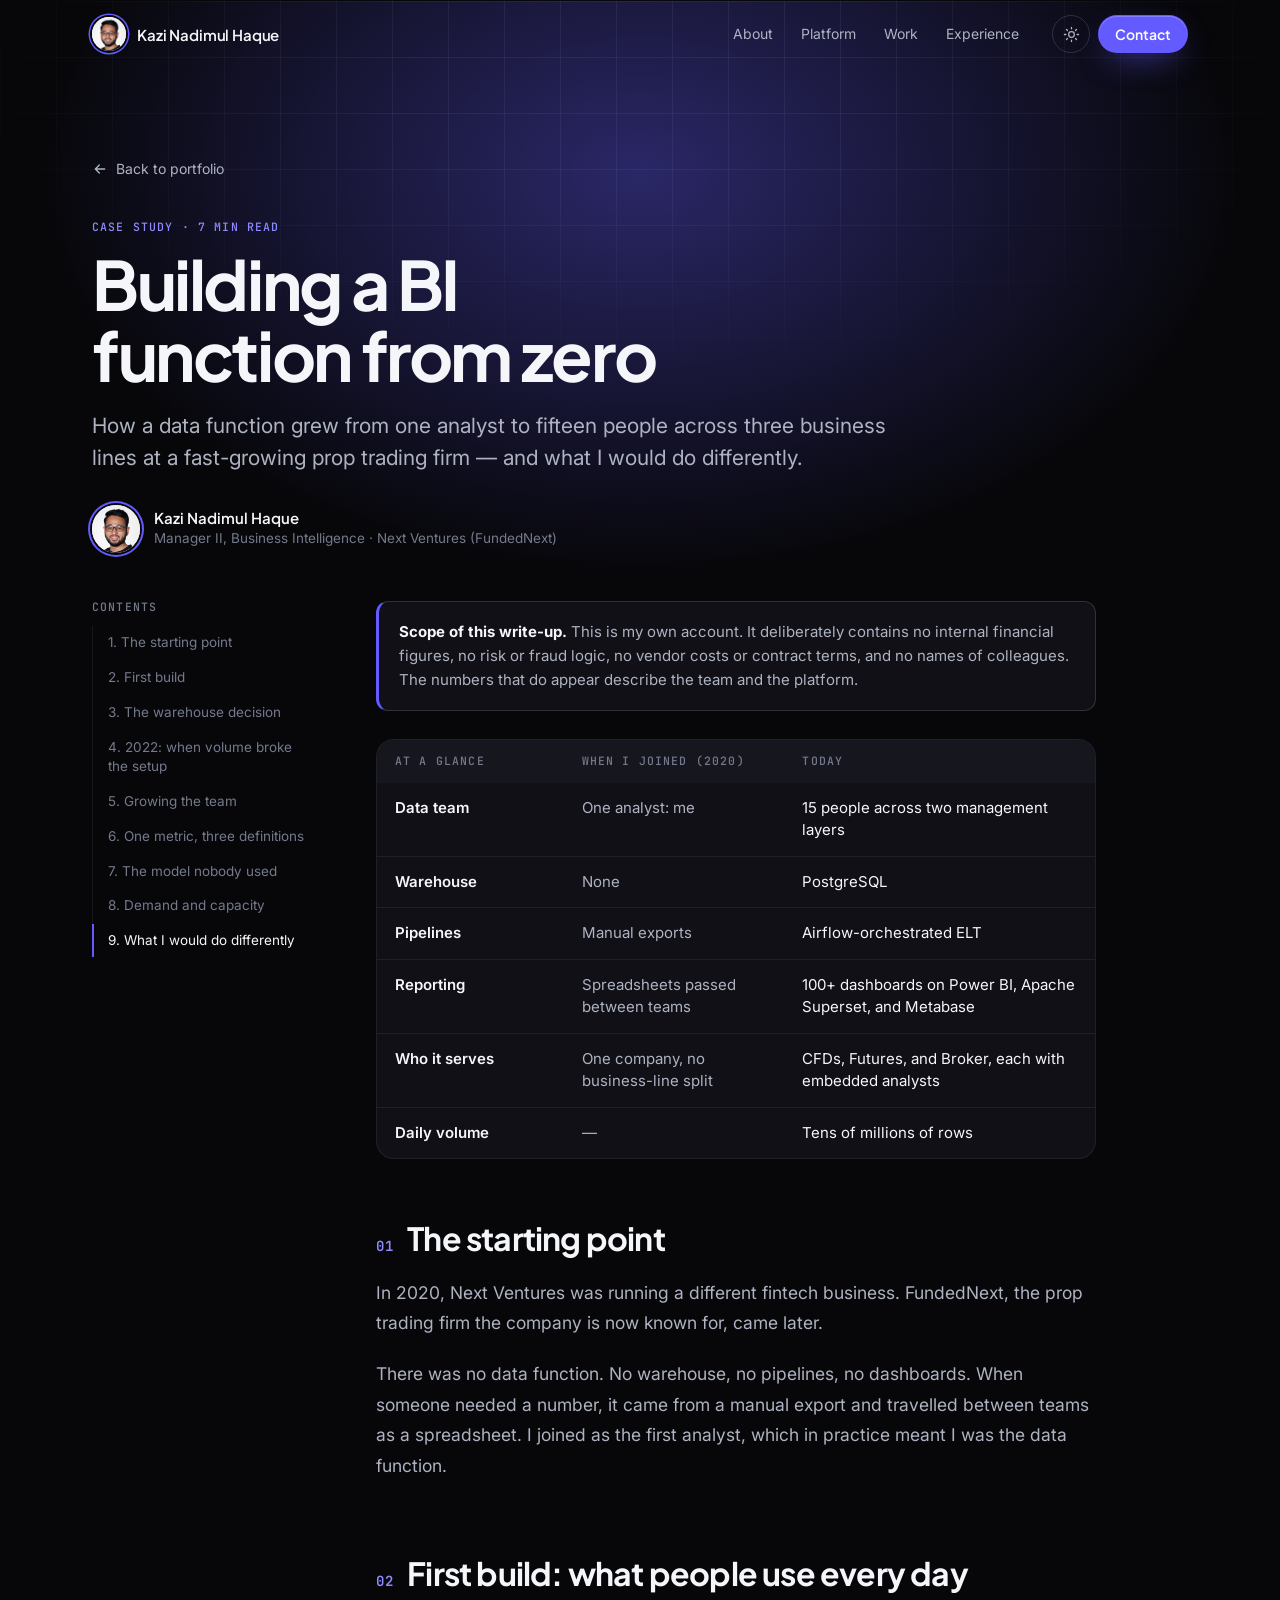
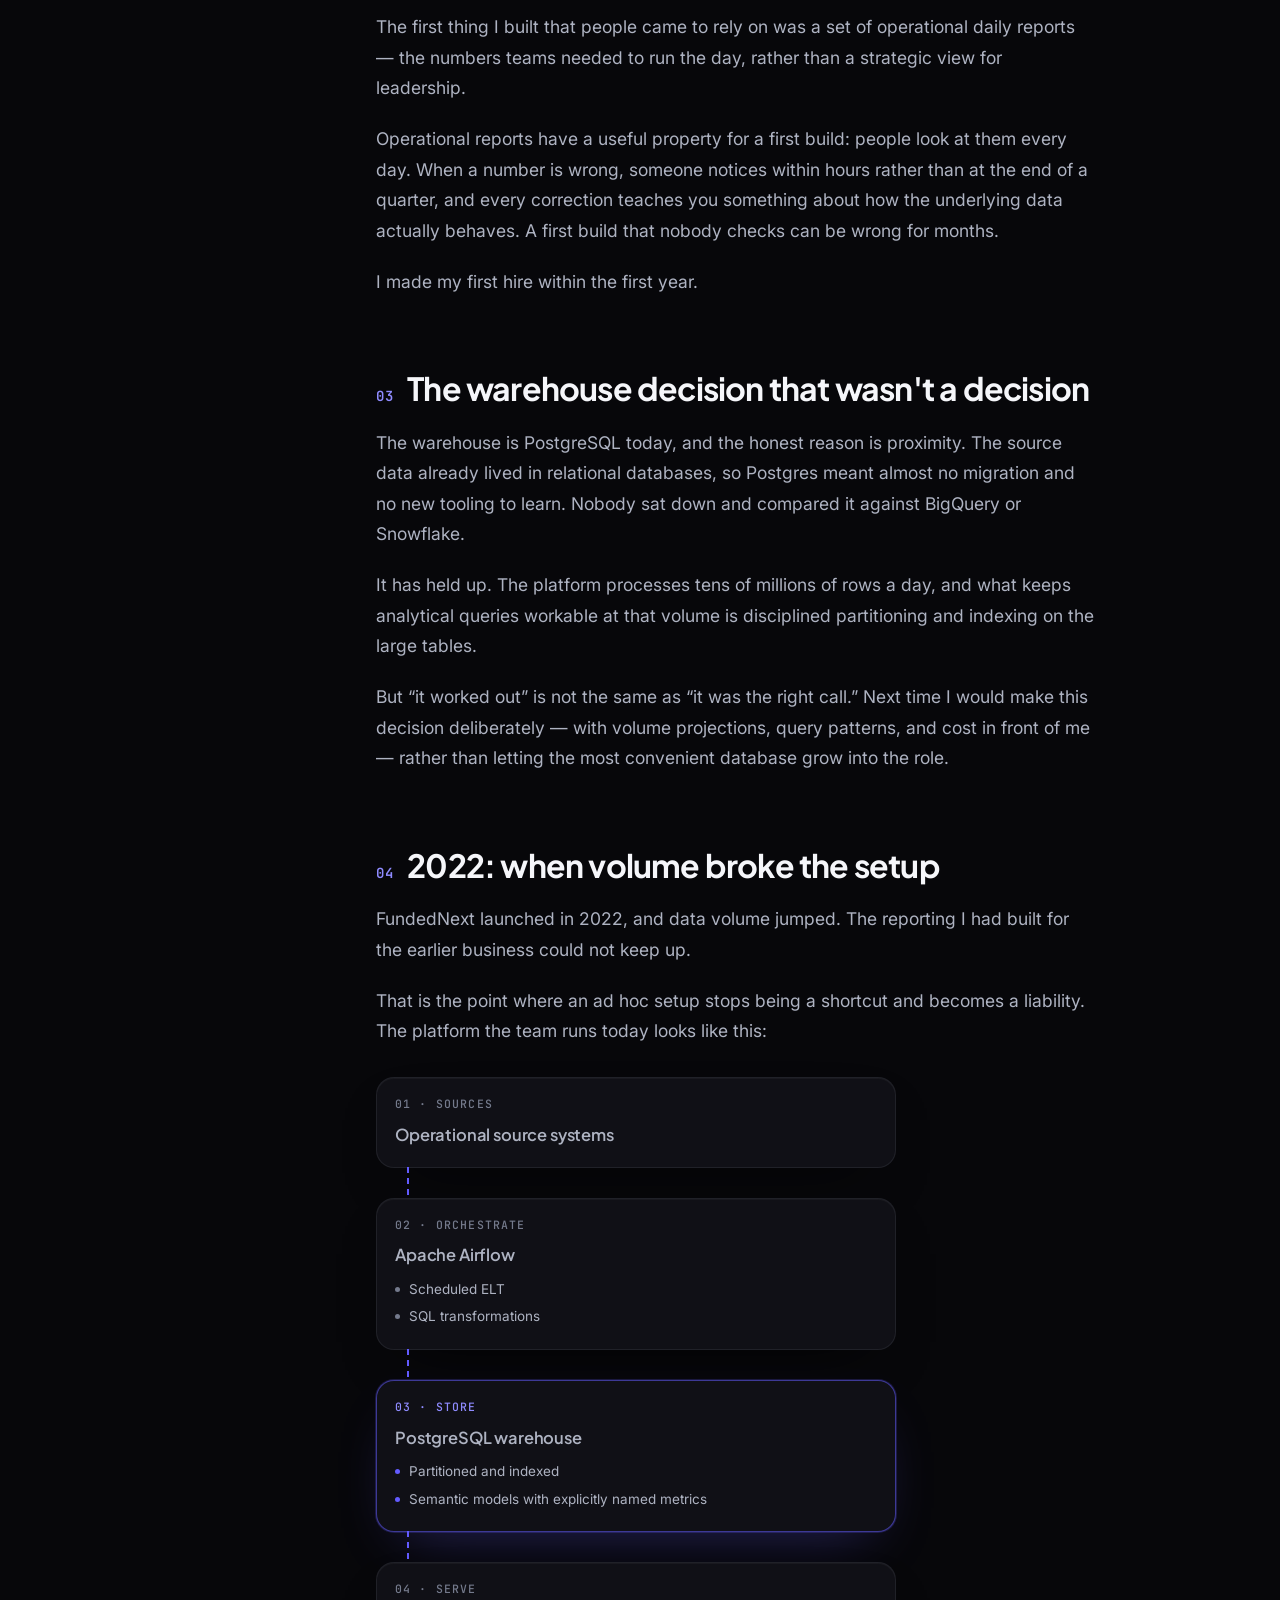
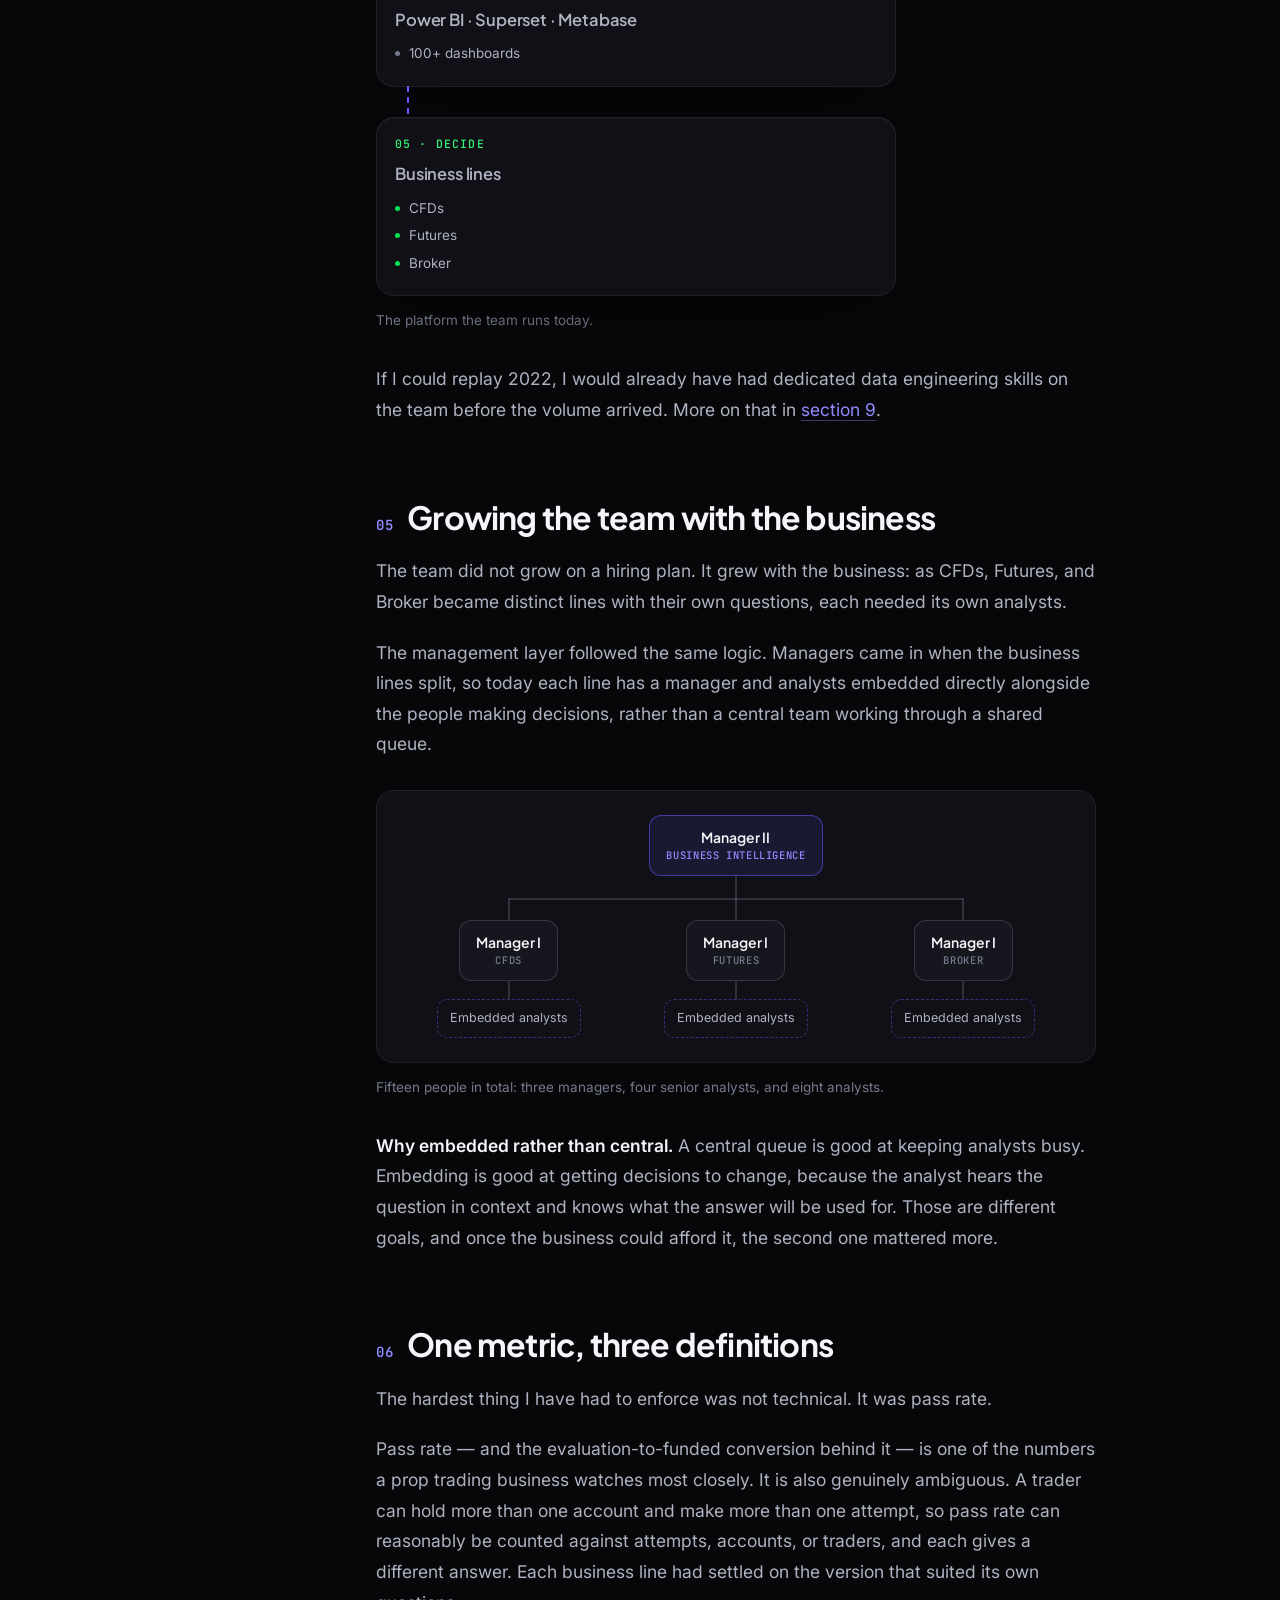
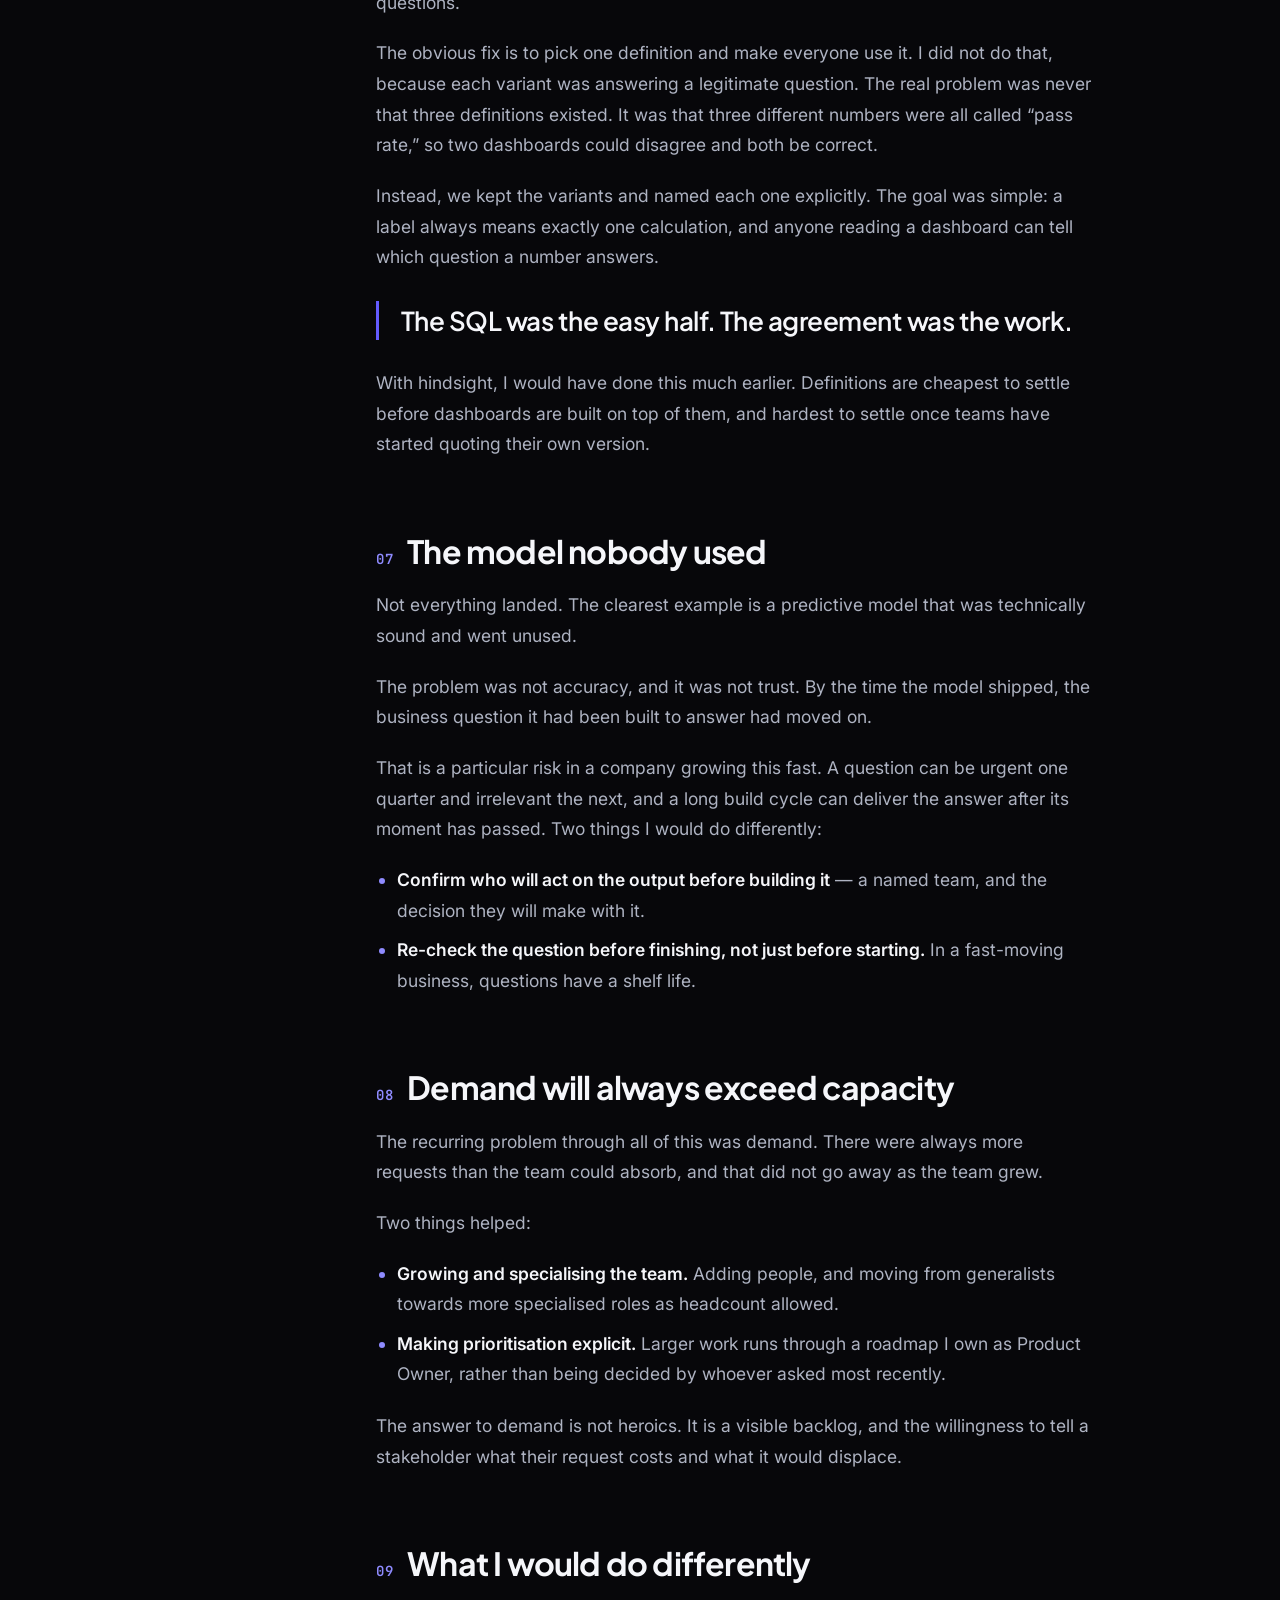
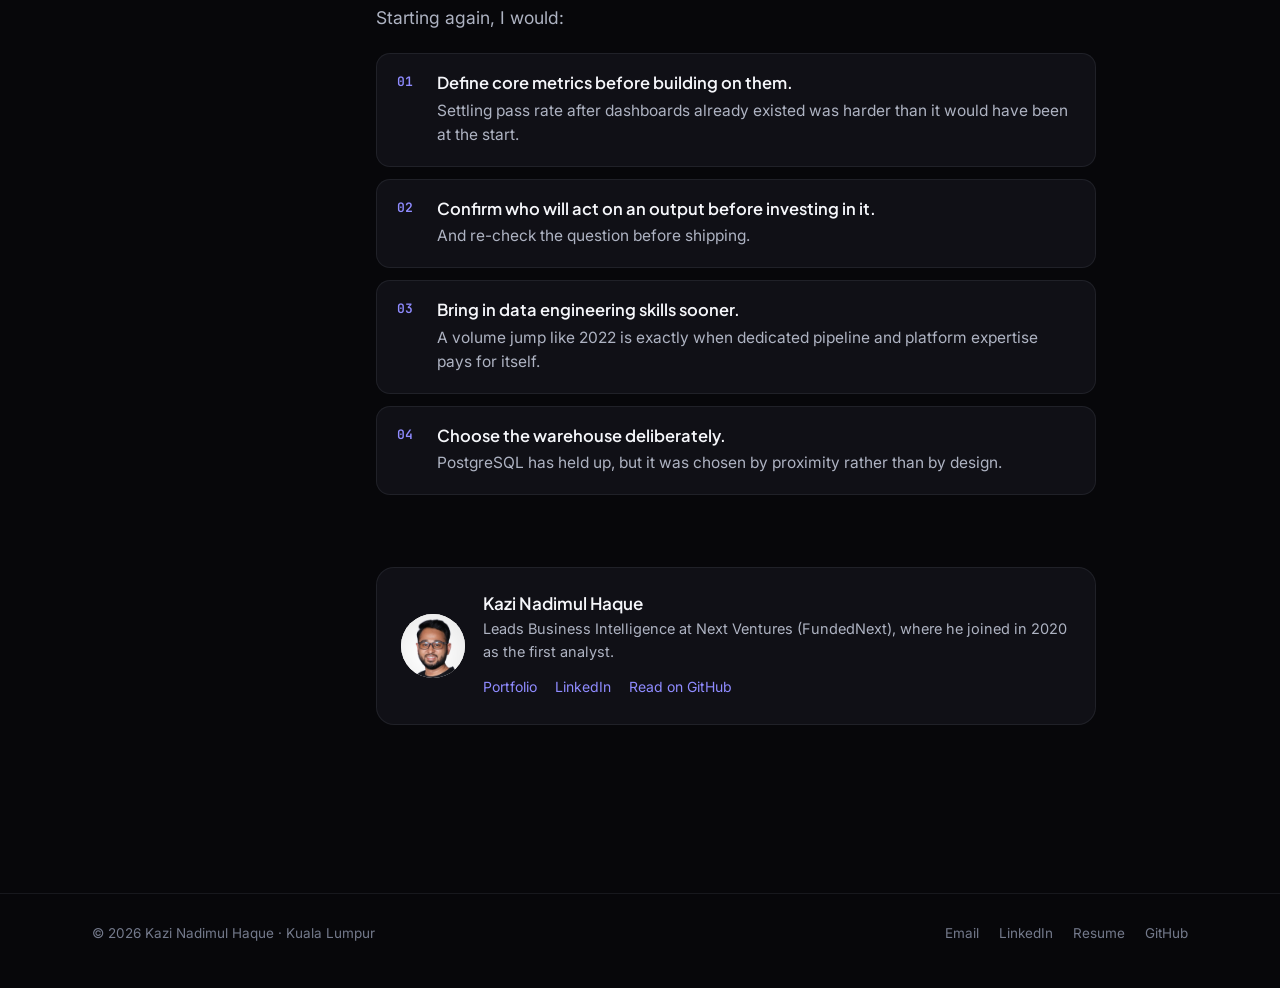
==== commit 28ca3e71: "Use portrait in nav, enlarge hero photo, bust photo cache - Replace the NH monogram in the nav with " ====
--- a/building-bi-from-zero/index.html
+++ b/building-bi-from-zero/index.html
@@ -40,7 +40,7 @@
 
 <header class="nav">
   <div class="wrap">
-    <a class="brand" href="../#top" aria-label="Kazi Nadimul Haque, back to top"><span class="logo" aria-hidden="true">NH</span>Kazi Nadimul Haque</a>
+    <a class="brand" href="../#top" aria-label="Kazi Nadimul Haque, back to top"><img class="logo-photo" src="../avatar.jpg?v=2" width="34" height="34" alt="" decoding="async">Kazi Nadimul Haque</a>
     <ul class="links">
       <li><a href="../#about">About</a></li>
       <li><a href="../#platform">Platform</a></li>
@@ -65,7 +65,7 @@
       <span class="k">Case study · 7 min read</span>
       <h1>Building a BI function from zero</h1>
       <p class="dek">How a data function grew from one analyst to fifteen people across three business lines at a fast-growing prop trading firm — and what I would do differently.</p>
-      <div class="byline-lg"><img src="../avatar.jpg" width="48" height="48" alt="" decoding="async"><div><b>Kazi Nadimul Haque</b><span>Manager II, Business Intelligence · Next Ventures (FundedNext)</span></div></div>
+      <div class="byline-lg"><img src="../avatar.jpg?v=2" width="48" height="48" alt="" decoding="async"><div><b>Kazi Nadimul Haque</b><span>Manager II, Business Intelligence · Next Ventures (FundedNext)</span></div></div>
     </div>
   </header>
 
@@ -202,7 +202,7 @@
       </section>
 
       <div class="author">
-        <img src="../avatar.jpg" width="64" height="64" alt="" loading="lazy" decoding="async">
+        <img src="../avatar.jpg?v=2" width="64" height="64" alt="" loading="lazy" decoding="async">
         <div>
           <b>Kazi Nadimul Haque</b>
           <p>Leads Business Intelligence at Next Ventures (FundedNext), where he joined in 2020 as the first analyst.</p>
--- a/assets/site.css
+++ b/assets/site.css
@@ -60,6 +60,8 @@
 [data-theme="light"] .i-sun{display:none!important}
 [data-theme="light"] .i-moon{display:block!important}
 @media (max-width:820px){.links{display:none}.nav-actions{margin-left:auto}}
+
+.logo-photo{flex:none;width:34px;height:34px;border-radius:50%;object-fit:cover;object-position:50% 30%;background:#fff;box-shadow:0 0 0 2px var(--bg),0 0 0 3.5px var(--brand)}
 
 /* ---------- Buttons ---------- */
 .btn{display:inline-flex;align-items:center;justify-content:center;gap:9px;min-height:48px;padding:0 22px;border-radius:999px;font:600 15px/1 var(--display);letter-spacing:-.005em;border:1px solid transparent;cursor:pointer;white-space:nowrap;transition:transform .2s,box-shadow .2s,background-color .2s,border-color .2s,color .2s}
@@ -289,9 +291,9 @@
 /* Portrait */
 .byline{display:flex;align-items:center;flex-wrap:wrap;gap:14px}
 .byline .pill{margin:0}
-.avatar{width:64px;height:64px;border-radius:50%;object-fit:cover;object-position:50% 30%;background:#fff;box-shadow:0 0 0 3px var(--bg),0 0 0 5px var(--brand),0 14px 34px -10px var(--glow)}
+.avatar{width:92px;height:92px;border-radius:50%;object-fit:cover;object-position:50% 30%;background:#fff;box-shadow:0 0 0 4px var(--bg),0 0 0 6px var(--brand),0 16px 40px -12px var(--glow)}
 .pill .short{display:none}
-@media (max-width:480px){.pill .long{display:none}.pill .short{display:inline}.avatar{width:56px;height:56px}}
+@media (max-width:480px){.pill .long{display:none}.pill .short{display:inline}.avatar{width:72px;height:72px}}
 .cta-avatar{width:88px;height:88px;border-radius:50%;object-fit:cover;object-position:50% 30%;background:#fff;margin-bottom:28px;box-shadow:0 0 0 3px rgba(255,255,255,.92),0 20px 44px -14px rgba(0,0,0,.55)}
 
 /* Contact CTA */
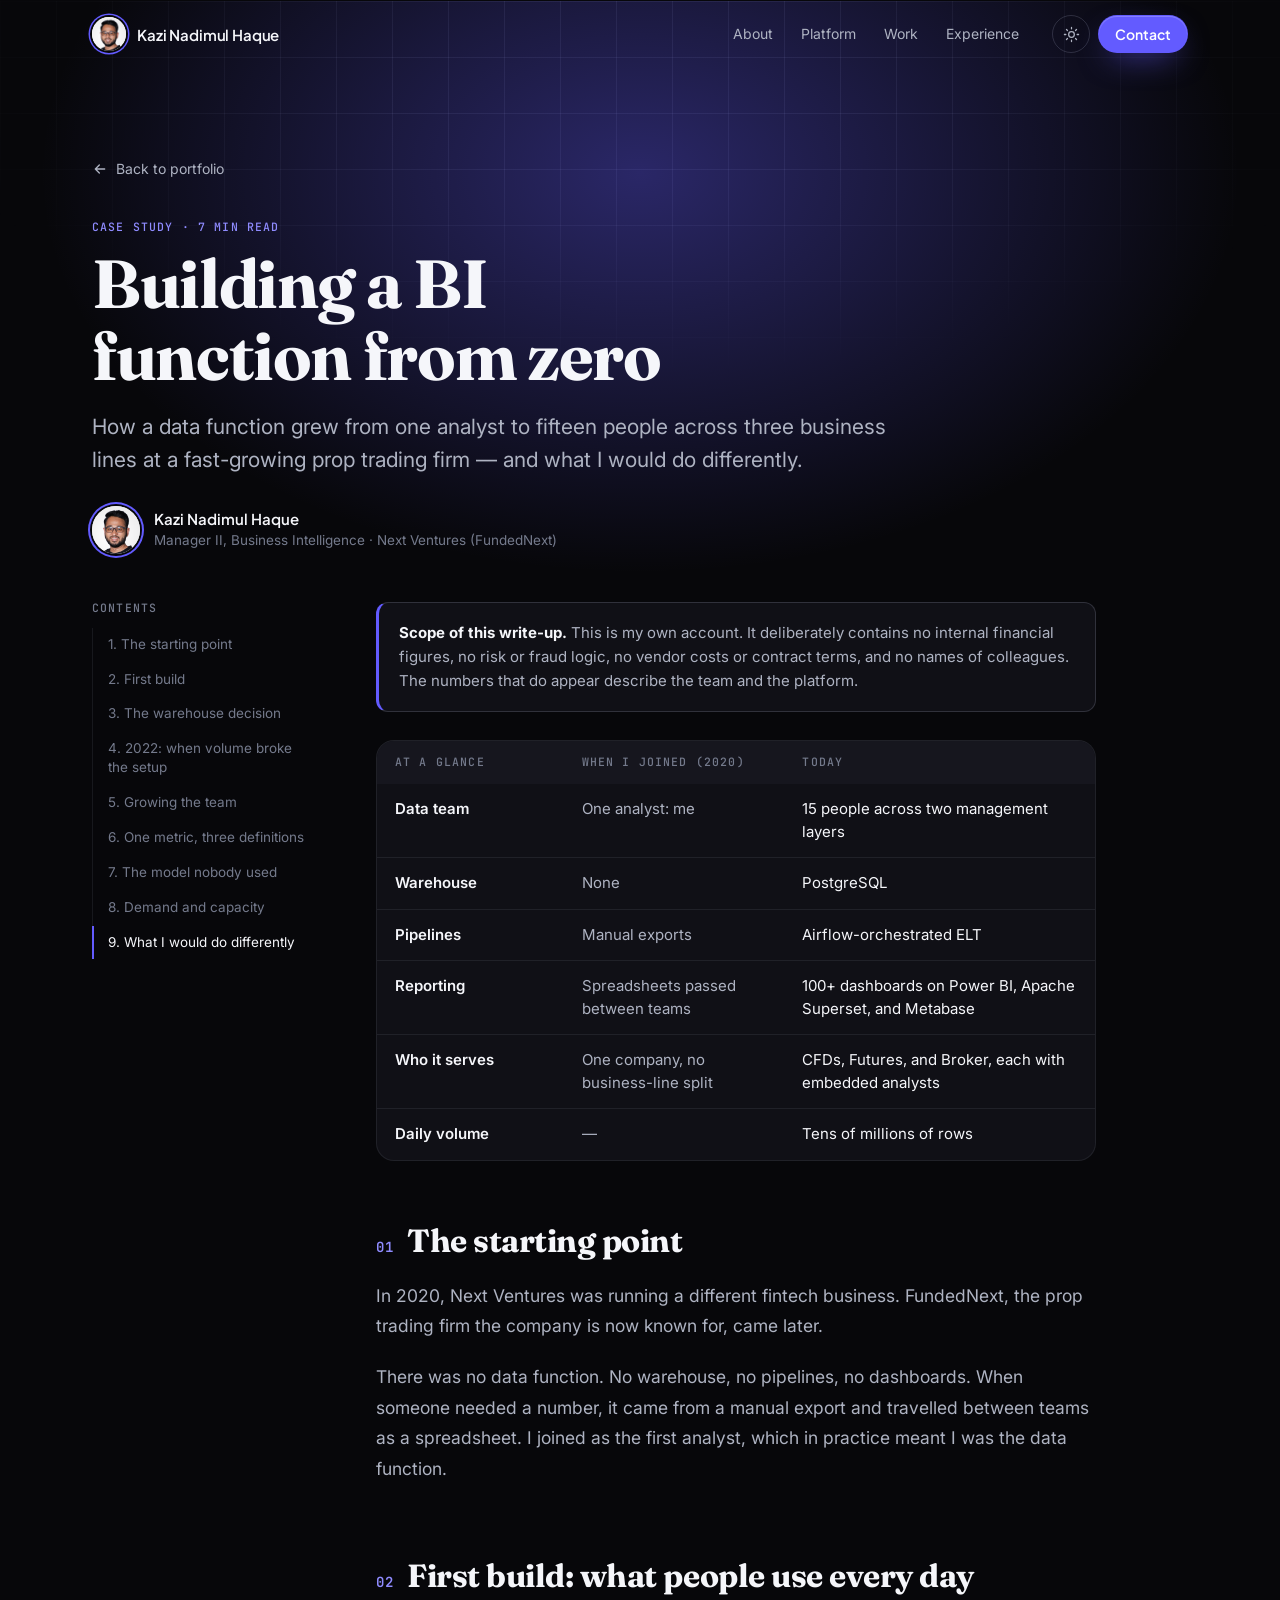
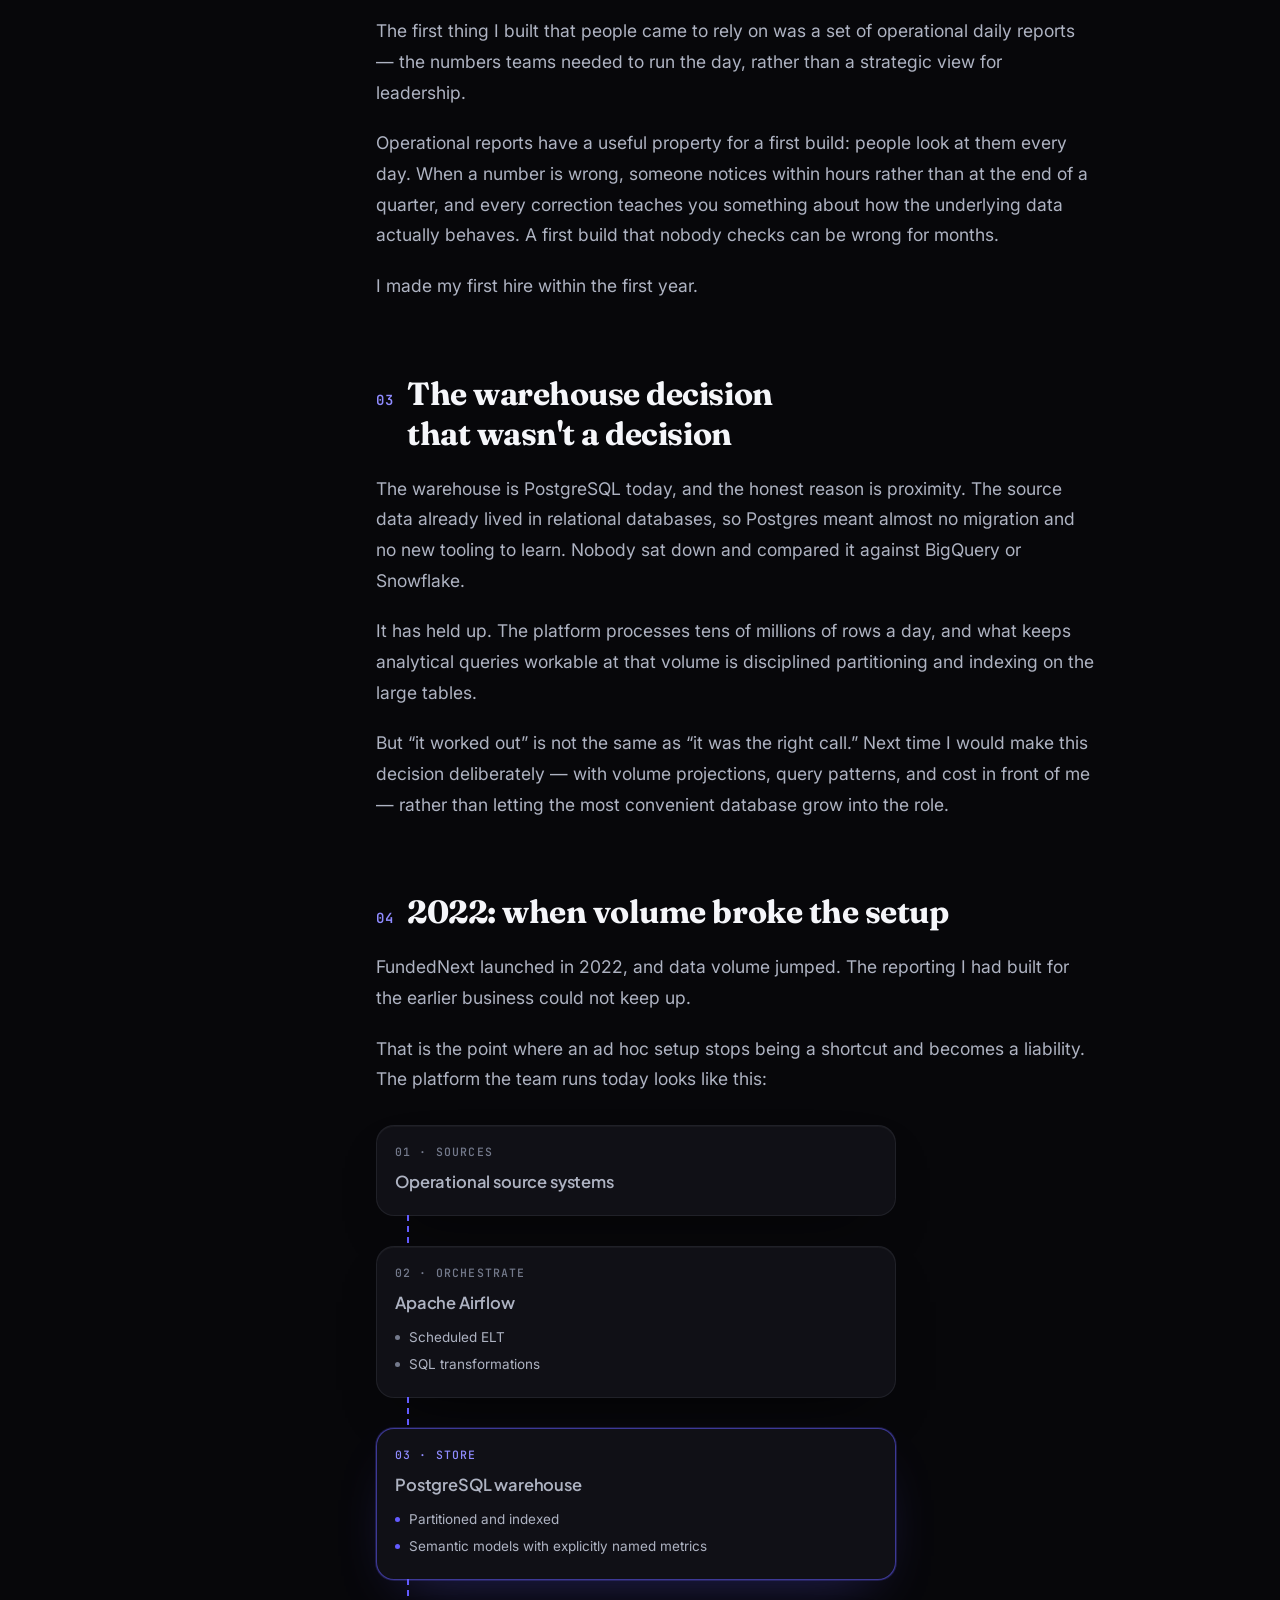
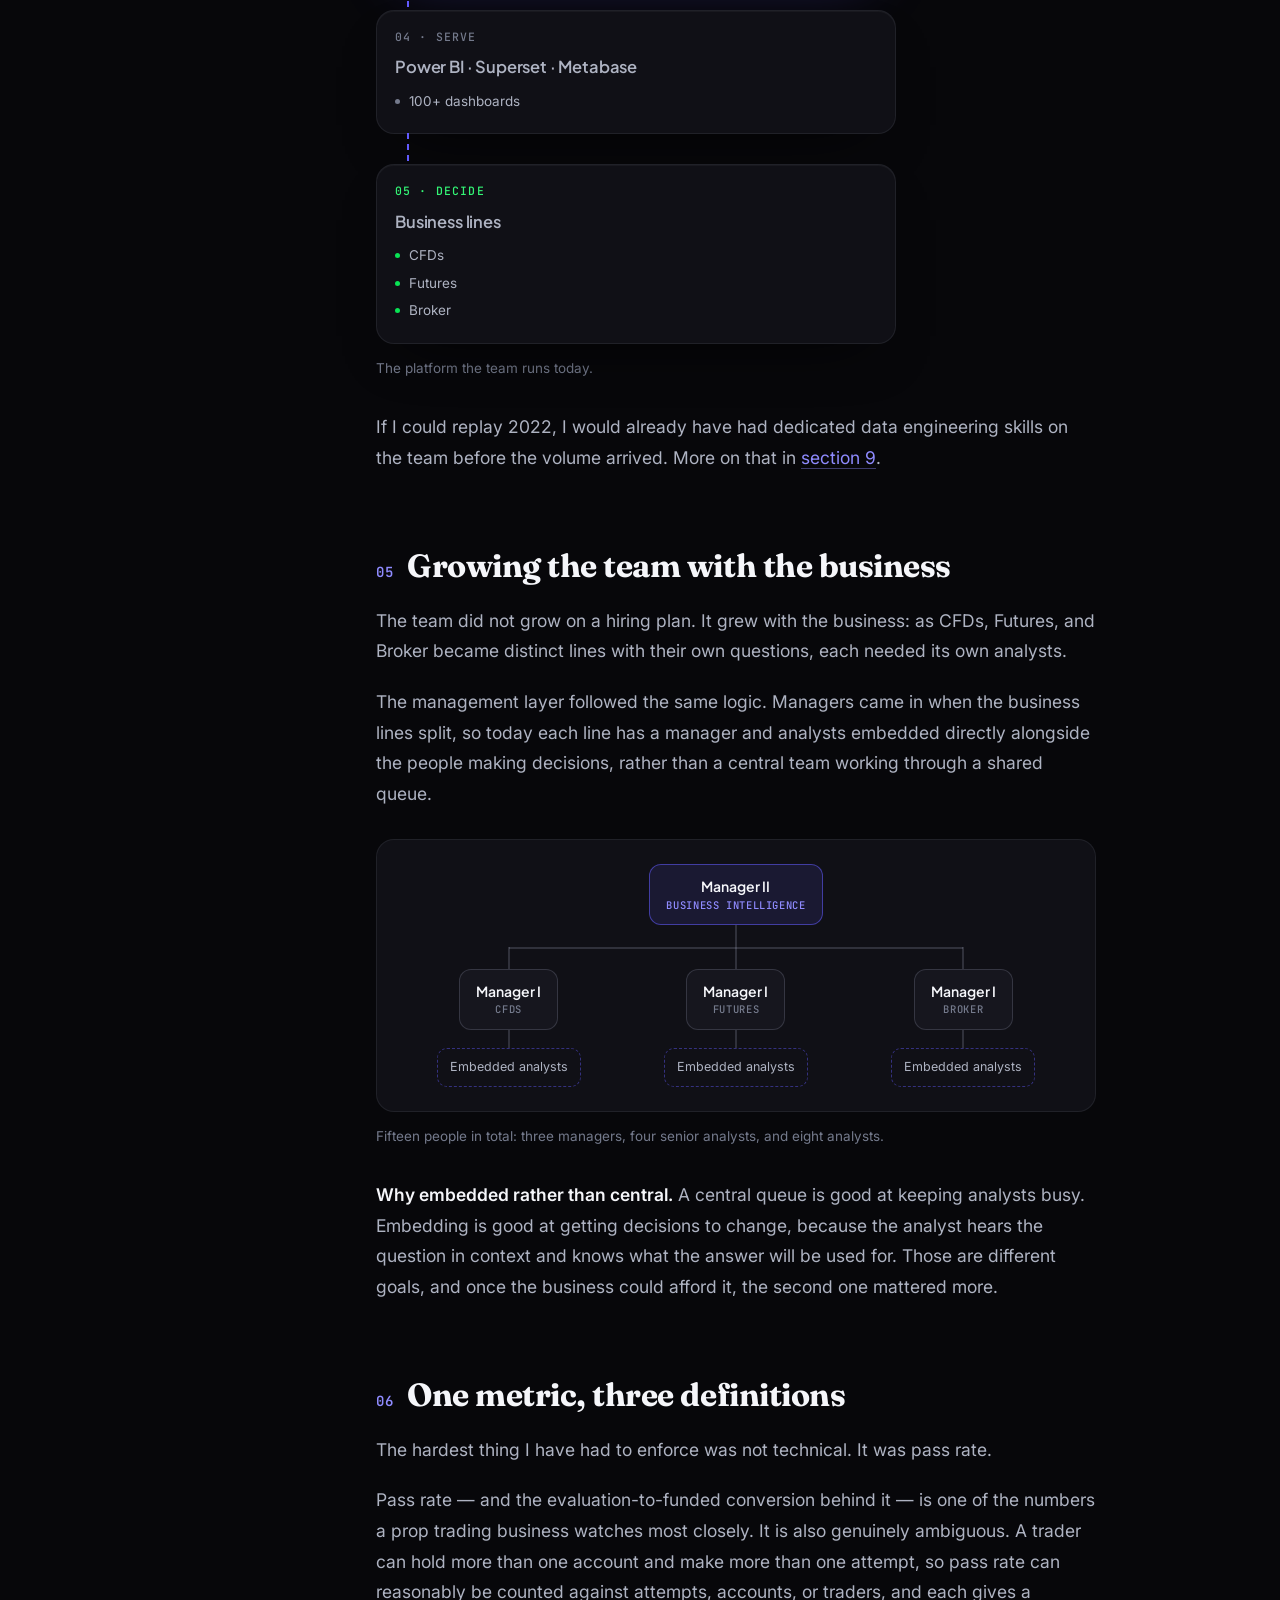
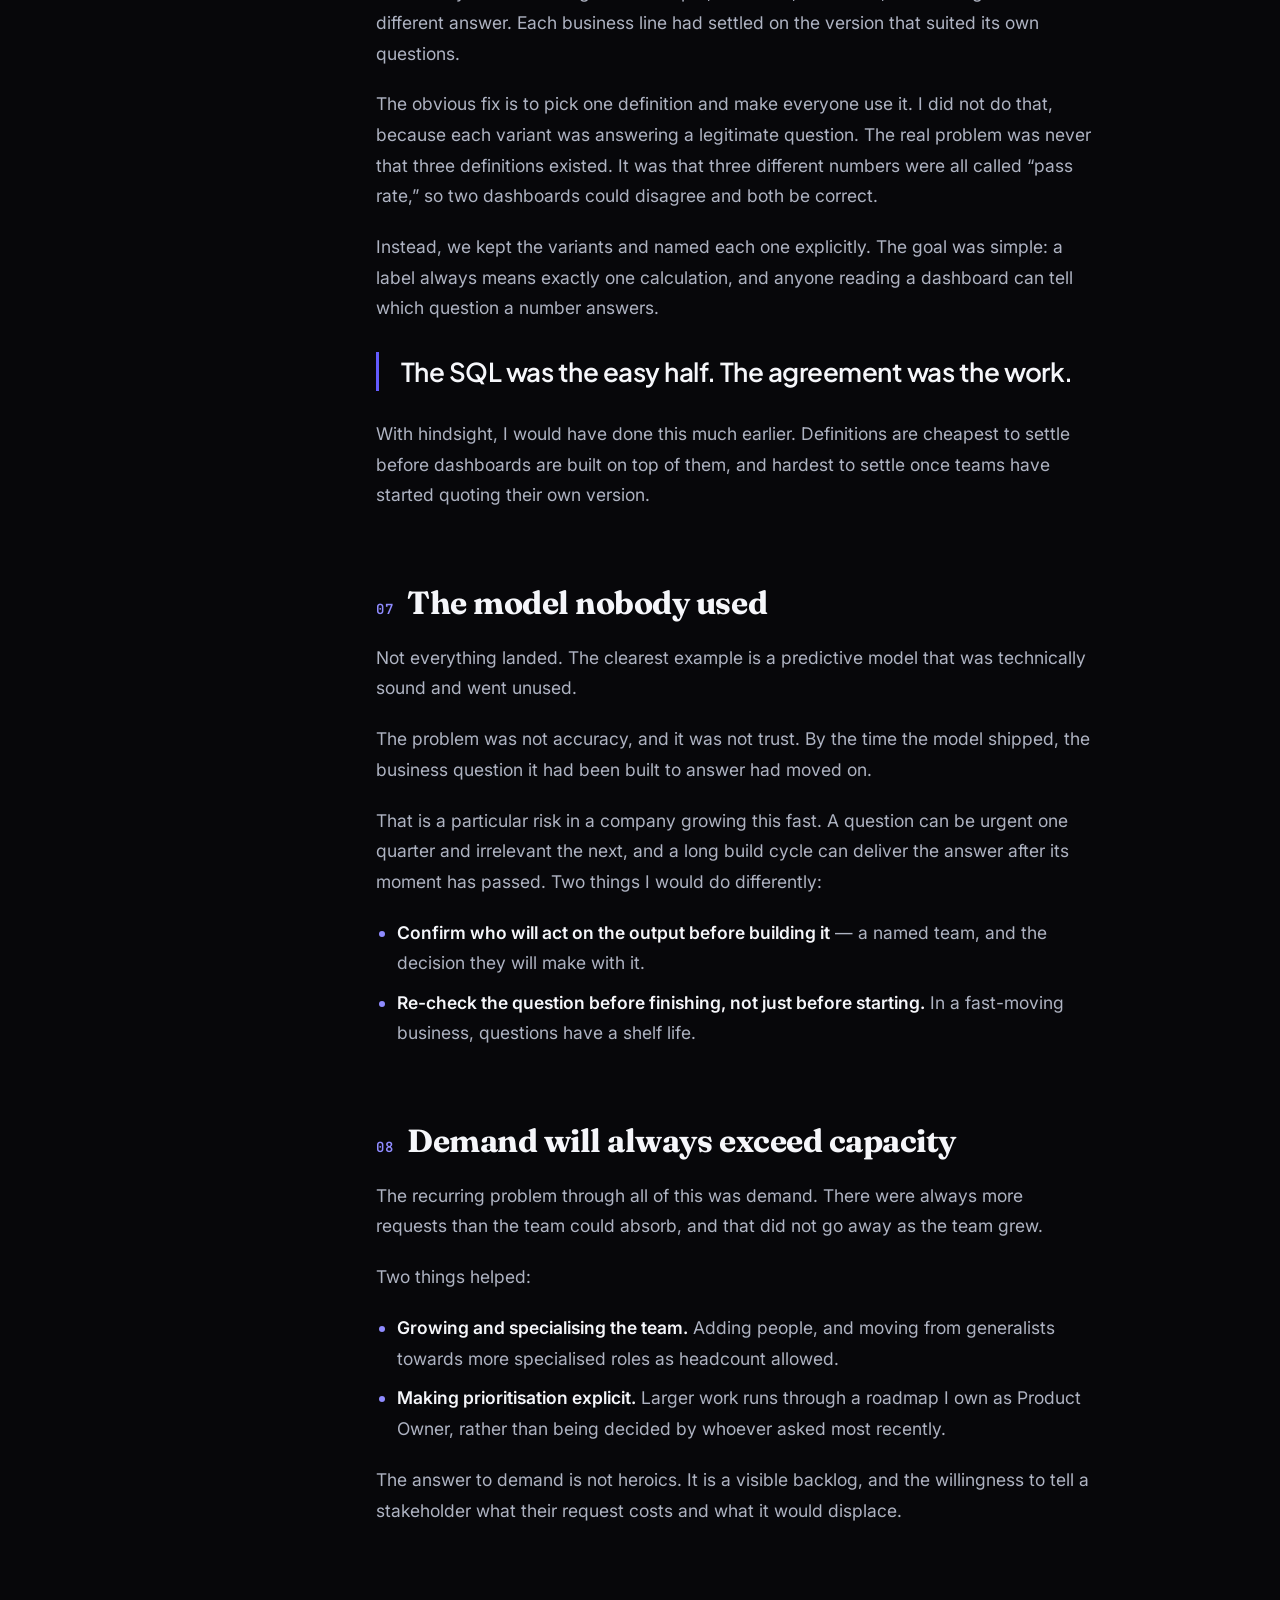
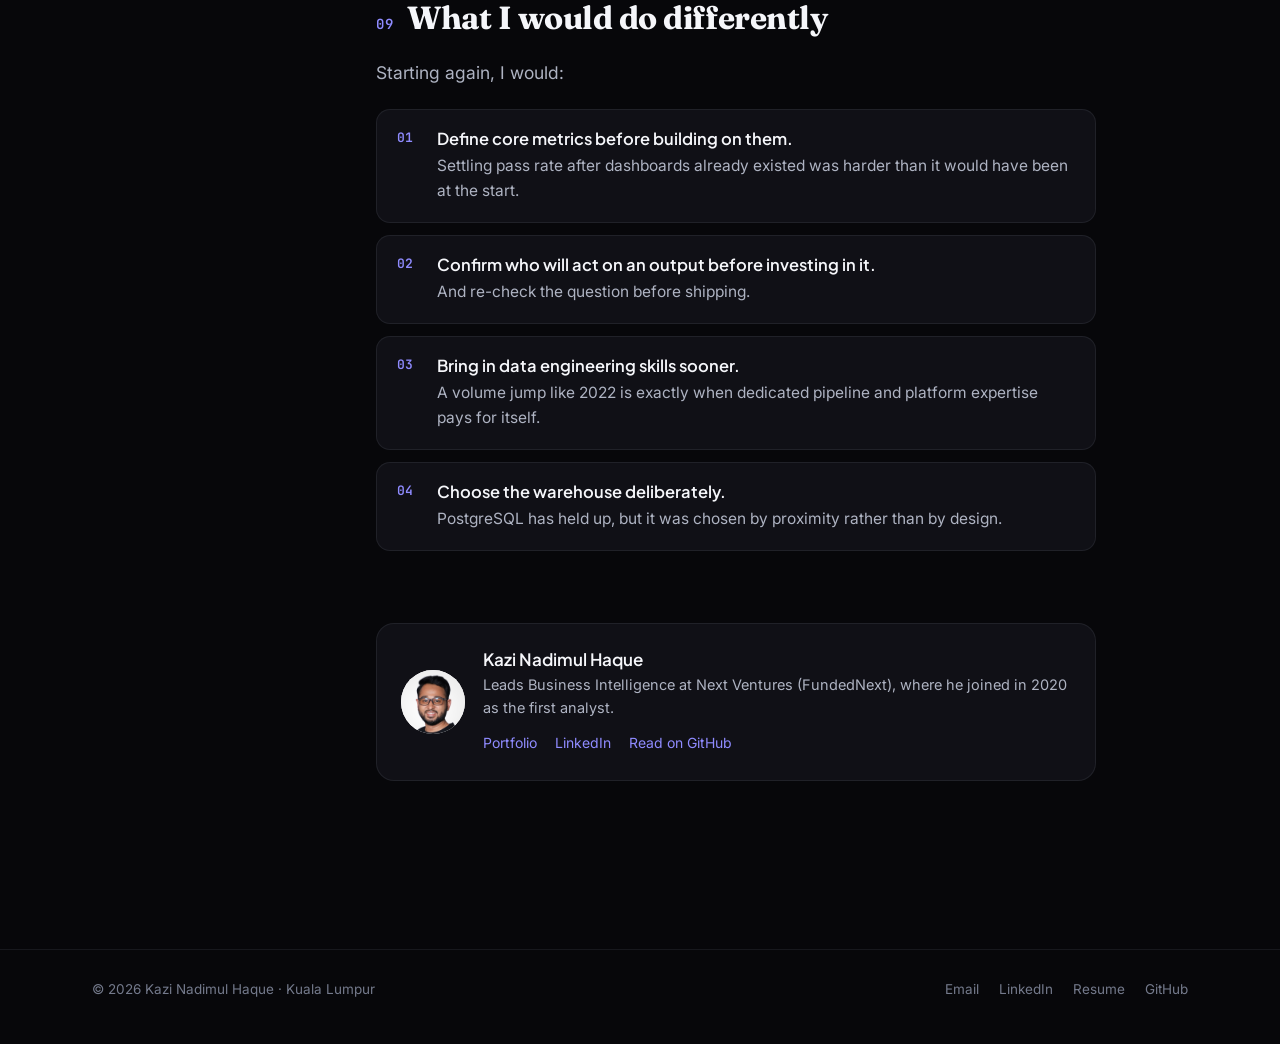
==== commit 3c62e7fa: "Set headings in a serif, scaled for its wider letterforms The page read as a product landing page ra" ====
--- a/building-bi-from-zero/index.html
+++ b/building-bi-from-zero/index.html
@@ -28,7 +28,7 @@
 </script>
 <link rel="preconnect" href="https://fonts.googleapis.com">
 <link rel="preconnect" href="https://fonts.gstatic.com" crossorigin>
-<link href="https://fonts.googleapis.com/css2?family=Inter:wght@400;500;600&family=JetBrains+Mono:wght@500;600&family=Plus+Jakarta+Sans:wght@500;600;700&display=swap" rel="stylesheet">
+<link href="https://fonts.googleapis.com/css2?family=Fraunces:opsz,wght@9..144,600;700&family=Inter:wght@400;500;600&family=JetBrains+Mono:wght@500;600&family=Plus+Jakarta+Sans:wght@500;600;700&display=swap" rel="stylesheet">
 <script type="application/ld+json">
 {"@context":"https://schema.org","@type":"Article","headline":"Building a BI function from zero","description":"How a data function grew from one analyst to fifteen people across three business lines at a fast-growing prop trading firm.","datePublished":"2026-09-15","image":"https://nadim-raj.github.io/og.png","mainEntityOfPage":"https://nadim-raj.github.io/building-bi-from-zero/","author":{"@type":"Person","name":"Kazi Nadimul Haque","url":"https://nadim-raj.github.io/"}}
 </script>
--- a/assets/site.css
+++ b/assets/site.css
@@ -9,6 +9,7 @@
   --glow:rgba(99,91,255,.38);
   --shadow:inset 0 1px 0 rgba(255,255,255,.04),0 24px 60px -32px rgba(0,0,0,.9);
   --display:"Plus Jakarta Sans",system-ui,-apple-system,"Segoe UI",Roboto,Arial,sans-serif;
+  --serif:"Fraunces",Georgia,"Times New Roman",serif;
   --sans:"Inter",system-ui,-apple-system,"Segoe UI",Roboto,Arial,sans-serif;
   --mono:"JetBrains Mono",ui-monospace,"SF Mono",Menlo,Consolas,monospace;
   --r:18px;
@@ -89,7 +90,7 @@
 .live{position:relative;flex:none;width:8px;height:8px;border-radius:50%;background:var(--go)}
 .live::after{content:"";position:absolute;inset:-4px;border-radius:50%;border:2px solid var(--go);opacity:0;animation:ping 2.2s cubic-bezier(0,0,.2,1) infinite}
 @keyframes ping{0%{transform:scale(.45);opacity:.85}100%{transform:scale(1.7);opacity:0}}
-.hero h1{font:700 clamp(40px,6vw,74px)/1.03 var(--display);letter-spacing:-.035em;margin:26px 0 24px;text-wrap:balance}
+.hero h1{font:700 clamp(36px,5vw,62px)/1.06 var(--serif);letter-spacing:-.018em;margin:24px 0 22px;text-wrap:balance}
 .grad{background:linear-gradient(95deg,var(--brand-tint) 0%,var(--brand) 48%,var(--go) 100%);-webkit-background-clip:text;background-clip:text;color:transparent;-webkit-text-fill-color:transparent}
 .lede{font-size:clamp(17px,1.8vw,19.5px);line-height:1.62;color:var(--ink-2);max-width:35em;margin:0}
 .lede strong{color:var(--ink);font-weight:600}
@@ -151,7 +152,7 @@
 .eyebrow{display:flex;align-items:center;gap:12px;font:500 12px/1 var(--mono);letter-spacing:.12em;text-transform:uppercase;color:var(--ink-3);margin:0 0 18px}
 .eyebrow b{font-weight:600;color:var(--brand-text)}
 .eyebrow::after{content:"";width:40px;height:1px;background:linear-gradient(90deg,var(--brand),transparent)}
-h2{font:700 clamp(30px,4.2vw,50px)/1.08 var(--display);letter-spacing:-.032em;margin:0;text-wrap:balance}
+h2{font:700 clamp(27px,3.6vw,43px)/1.12 var(--serif);letter-spacing:-.015em;margin:0;text-wrap:balance}
 .sec-head p{margin:0;color:var(--ink-2);font-size:17px;line-height:1.6;max-width:32em}
 @media (max-width:860px){.sec-head{grid-template-columns:1fr}}
 
@@ -365,7 +366,7 @@
 .back:hover{color:var(--ink)}
 .back svg{width:16px;height:16px}
 .article-hero .k{margin-top:36px;color:var(--brand-text)}
-.article-hero h1{font:700 clamp(38px,6vw,68px)/1.04 var(--display);letter-spacing:-.035em;margin:16px 0 20px;max-width:16ch;text-wrap:balance}
+.article-hero h1{font:700 clamp(38px,6vw,68px)/1.05 var(--serif);letter-spacing:-.02em;margin:16px 0 20px;max-width:16ch;text-wrap:balance}
 .dek{font-size:clamp(18px,2vw,21px);line-height:1.55;color:var(--ink-2);max-width:38em;margin:0}
 .byline-lg{display:flex;align-items:center;gap:14px;margin-top:30px}
 .byline-lg img{width:48px;height:48px;border-radius:50%;object-fit:cover;object-position:50% 30%;background:#fff;box-shadow:0 0 0 2px var(--bg),0 0 0 4px var(--brand)}
@@ -381,7 +382,7 @@
 .prose-article{max-width:720px;font-size:17.5px;line-height:1.75;color:var(--ink-2)}
 .prose-article > section{scroll-margin-top:90px}
 .prose-article > section + section{margin-top:clamp(48px,6vw,72px)}
-.prose-article h2{display:flex;gap:14px;align-items:baseline;font:700 clamp(24px,3vw,32px)/1.2 var(--display);letter-spacing:-.025em;color:var(--ink);margin:0 0 20px}
+.prose-article h2{display:flex;gap:14px;align-items:baseline;font:700 clamp(24px,3vw,32px)/1.25 var(--serif);letter-spacing:-.015em;color:var(--ink);margin:0 0 20px}
 .prose-article h2 .num{flex:none;font:600 14px/1 var(--mono);letter-spacing:.04em;color:var(--brand-text)}
 .prose-article > section > p{margin:0 0 1.15em}
 .prose-article strong{color:var(--ink);font-weight:600}
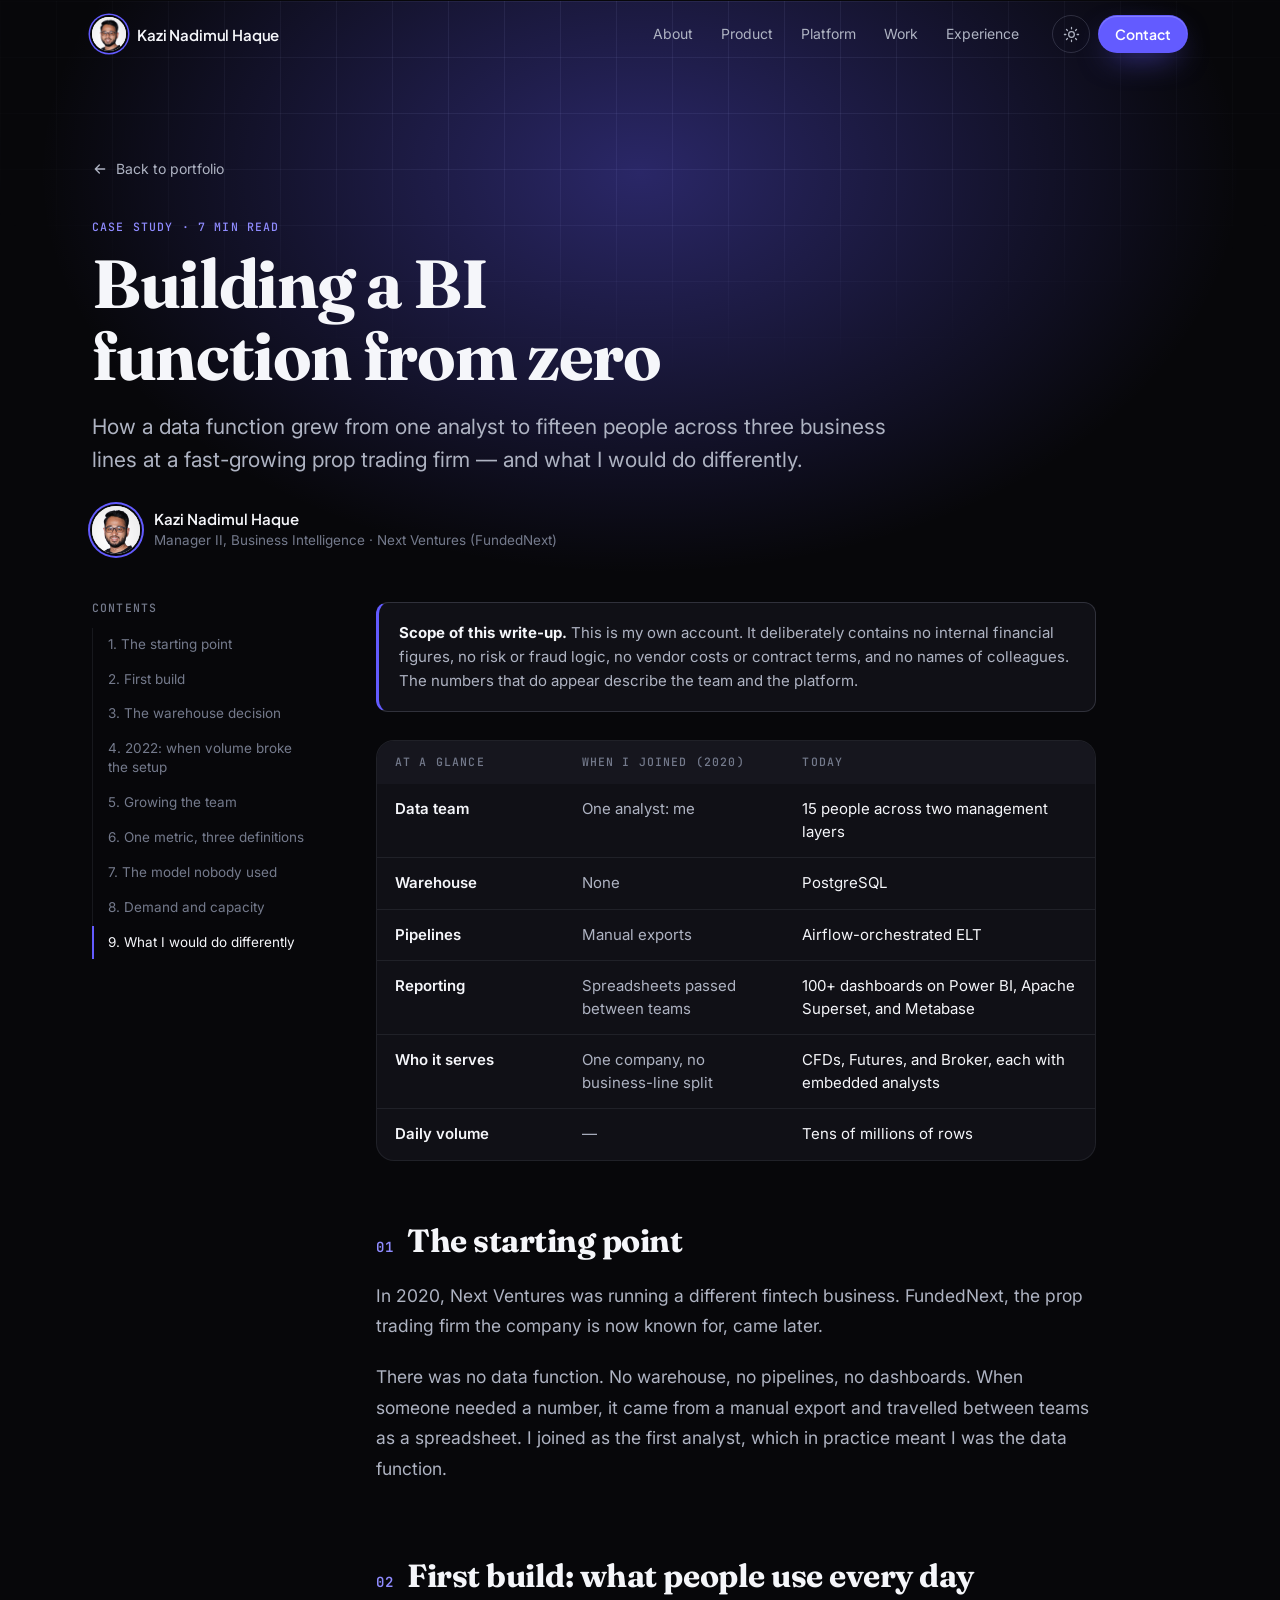
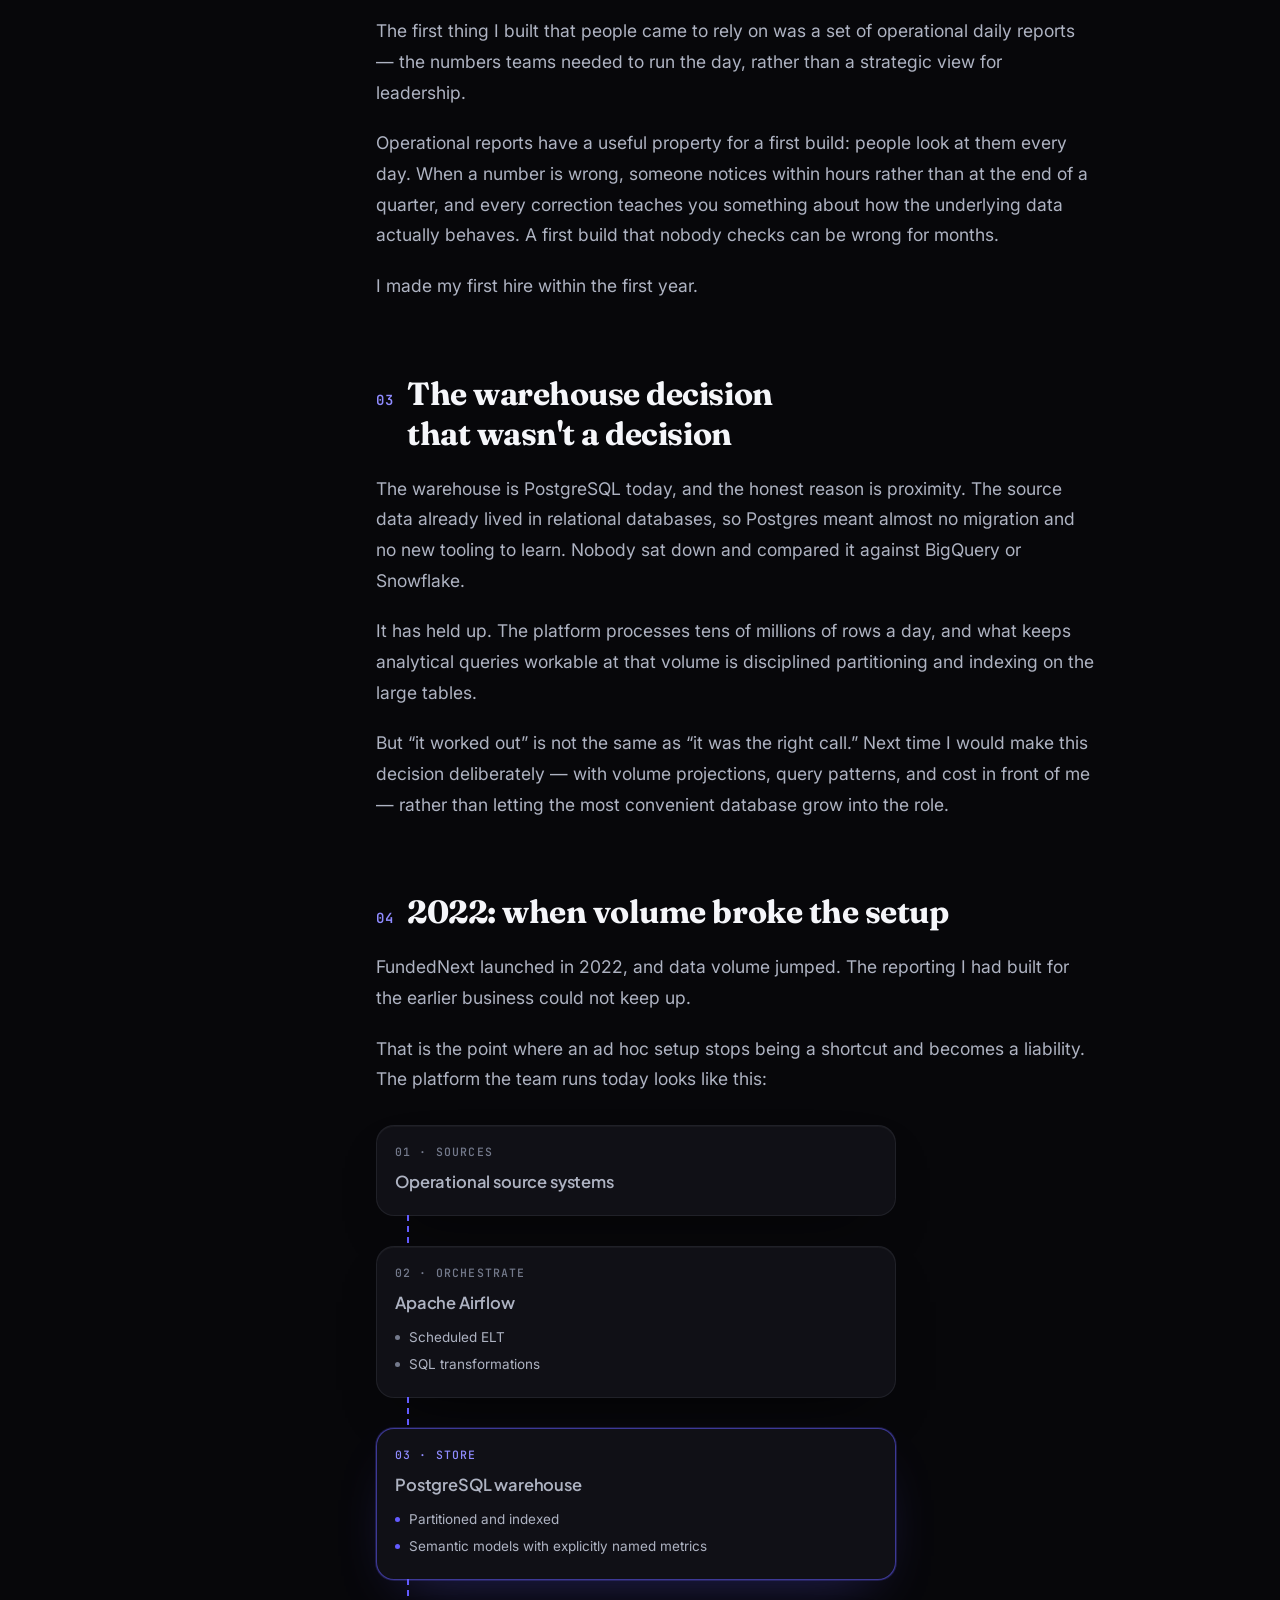
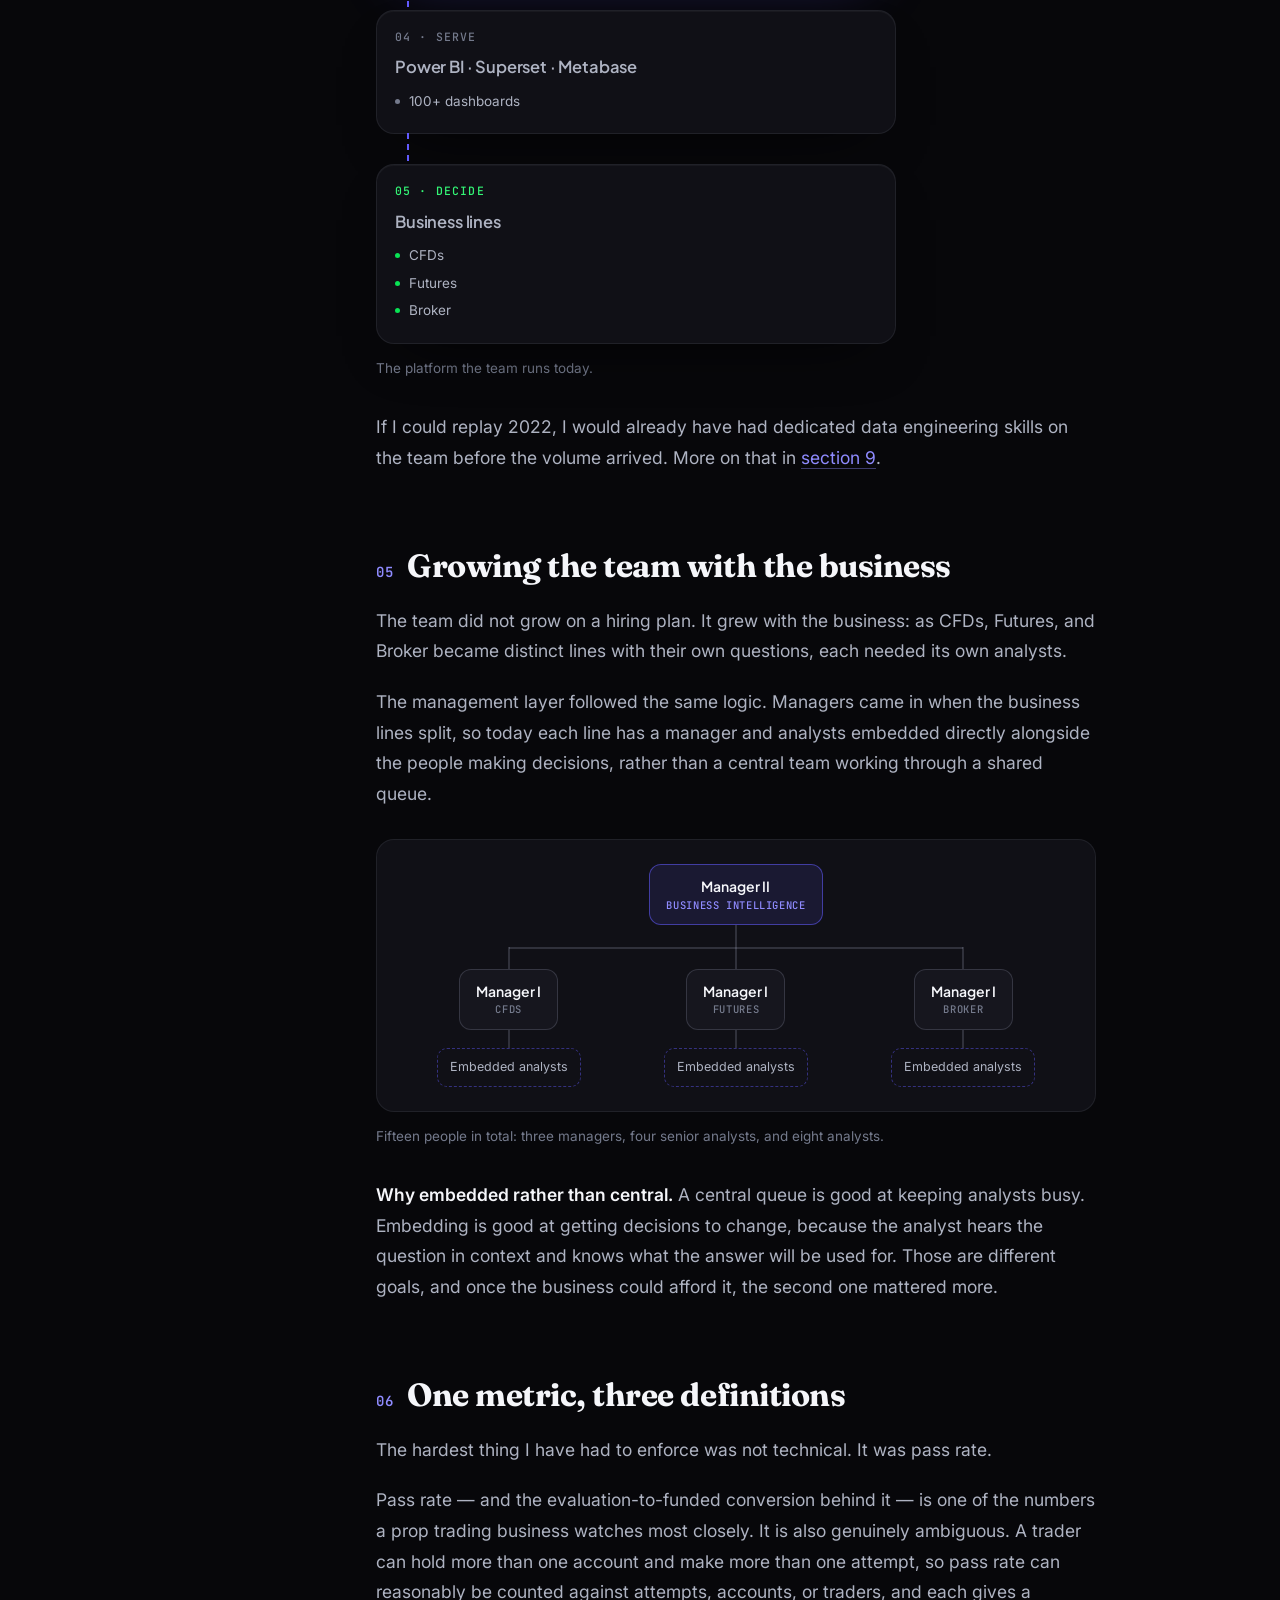
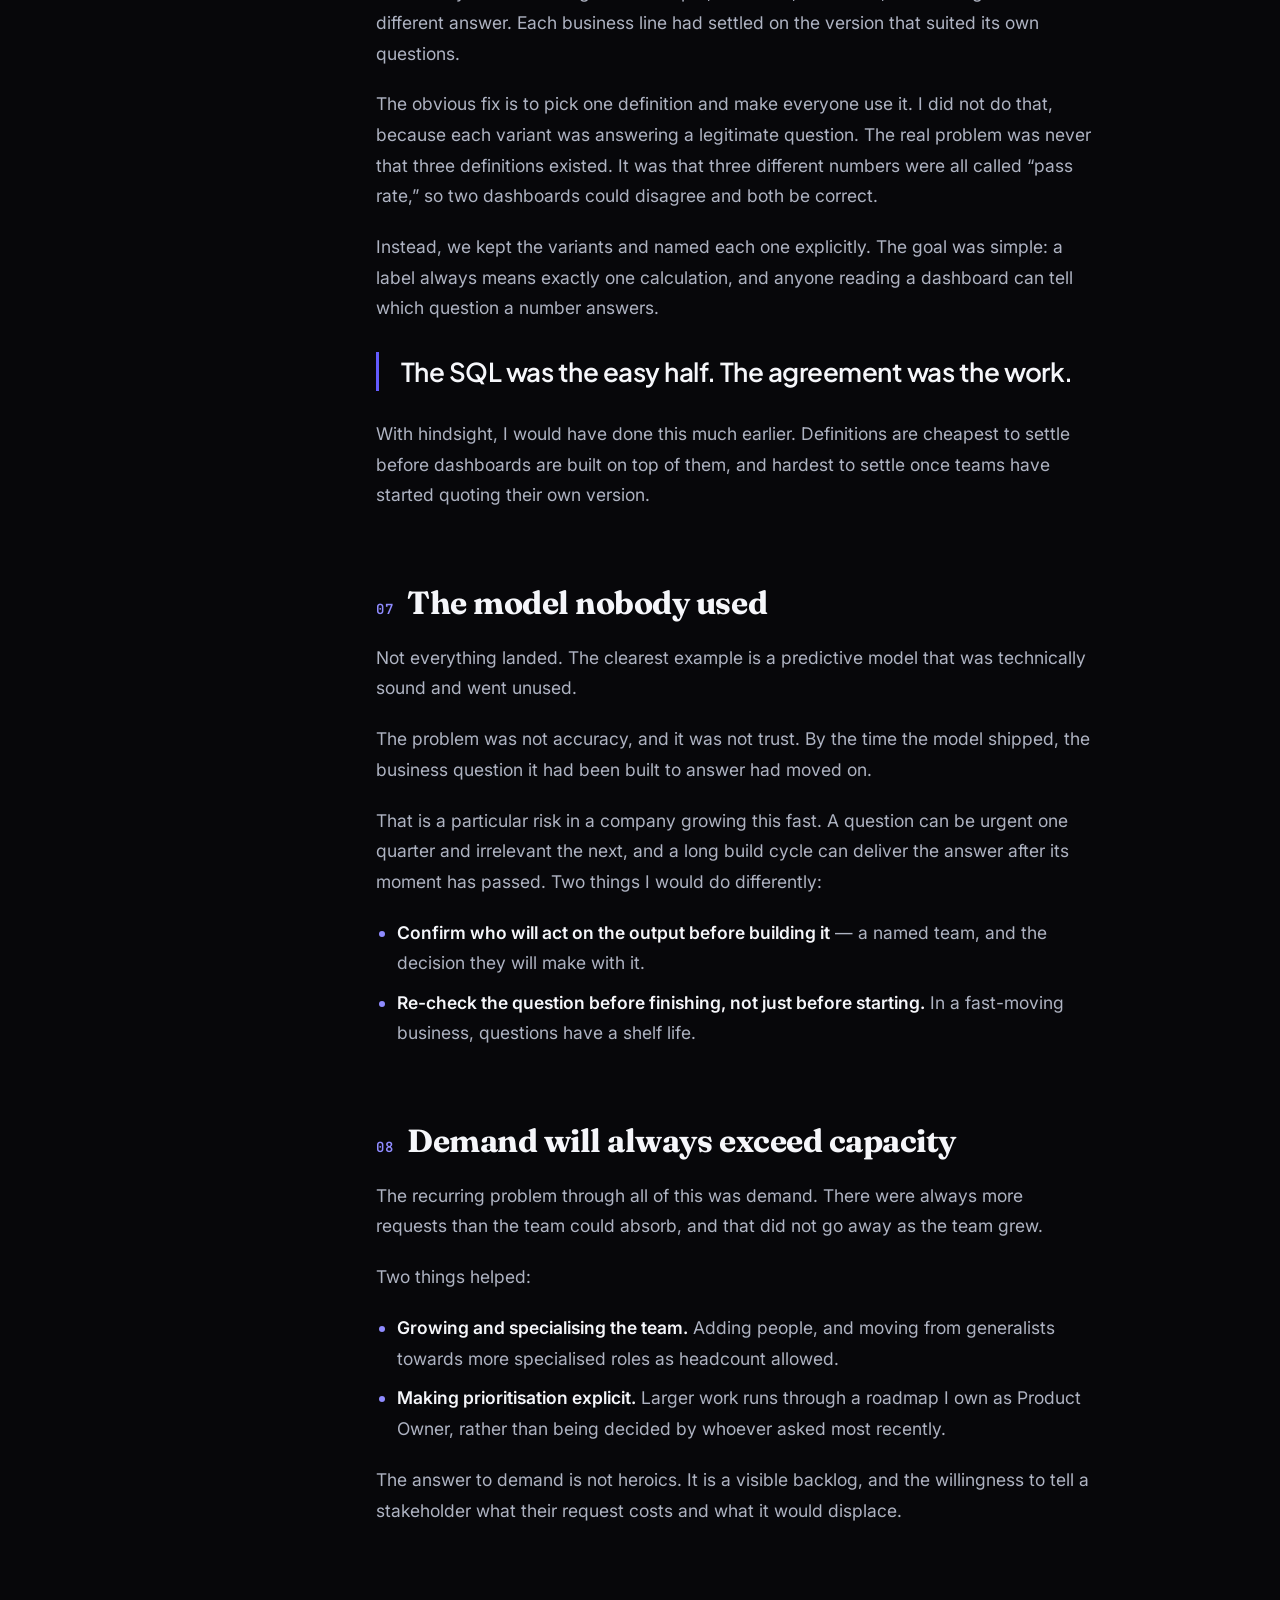
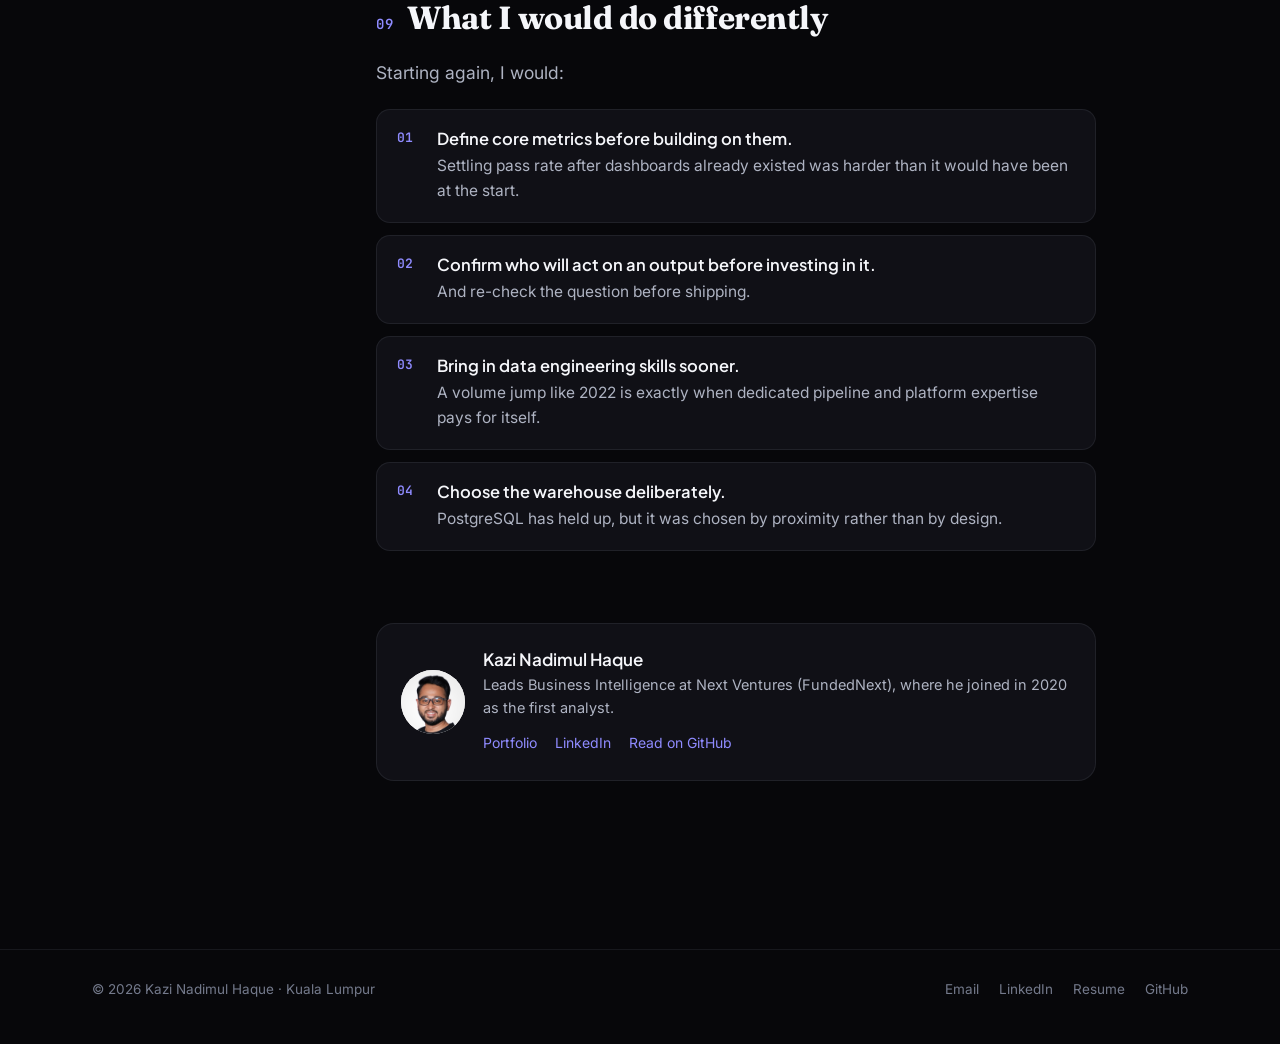
==== commit 4f9a196a: "Unify navigation across all three pages The sub-pages predate the Product section and were missing i" ====
--- a/building-bi-from-zero/index.html
+++ b/building-bi-from-zero/index.html
@@ -43,6 +43,7 @@
     <a class="brand" href="../#top" aria-label="Kazi Nadimul Haque, back to top"><img class="logo-photo" src="../avatar.jpg?v=2" width="34" height="34" alt="" decoding="async">Kazi Nadimul Haque</a>
     <ul class="links">
       <li><a href="../#about">About</a></li>
+      <li><a href="../#product">Product</a></li>
       <li><a href="../#platform">Platform</a></li>
       <li><a href="../#work">Work</a></li>
       <li><a href="../#experience">Experience</a></li>
--- a/assets/site.css
+++ b/assets/site.css
@@ -436,3 +436,12 @@
 .author .links-row a:hover{text-decoration:underline;text-underline-offset:4px}
 @media (max-width:480px){.author{flex-direction:column;align-items:flex-start}}
 @media print{.toc,.back,.hero-bg{display:none!important}.article-layout{display:block}.prose-article{max-width:none;font-size:12px}.flow.vertical .node:not(:last-child)::after{display:none}}
+
+/* Scope: ownership labels instead of sentences */
+.own{margin:0;font:700 clamp(19px,2.1vw,24px)/1.25 var(--serif);letter-spacing:-.012em;color:var(--ink)}
+.own span{display:block;margin-top:8px;font:400 14.5px/1.55 var(--sans);letter-spacing:0;color:var(--ink-2)}
+
+/* Product: four-step decision loop */
+.flow.four{grid-template-columns:repeat(4,minmax(0,1fr))}
+@media (max-width:1020px){.flow.four{grid-template-columns:1fr}}
+
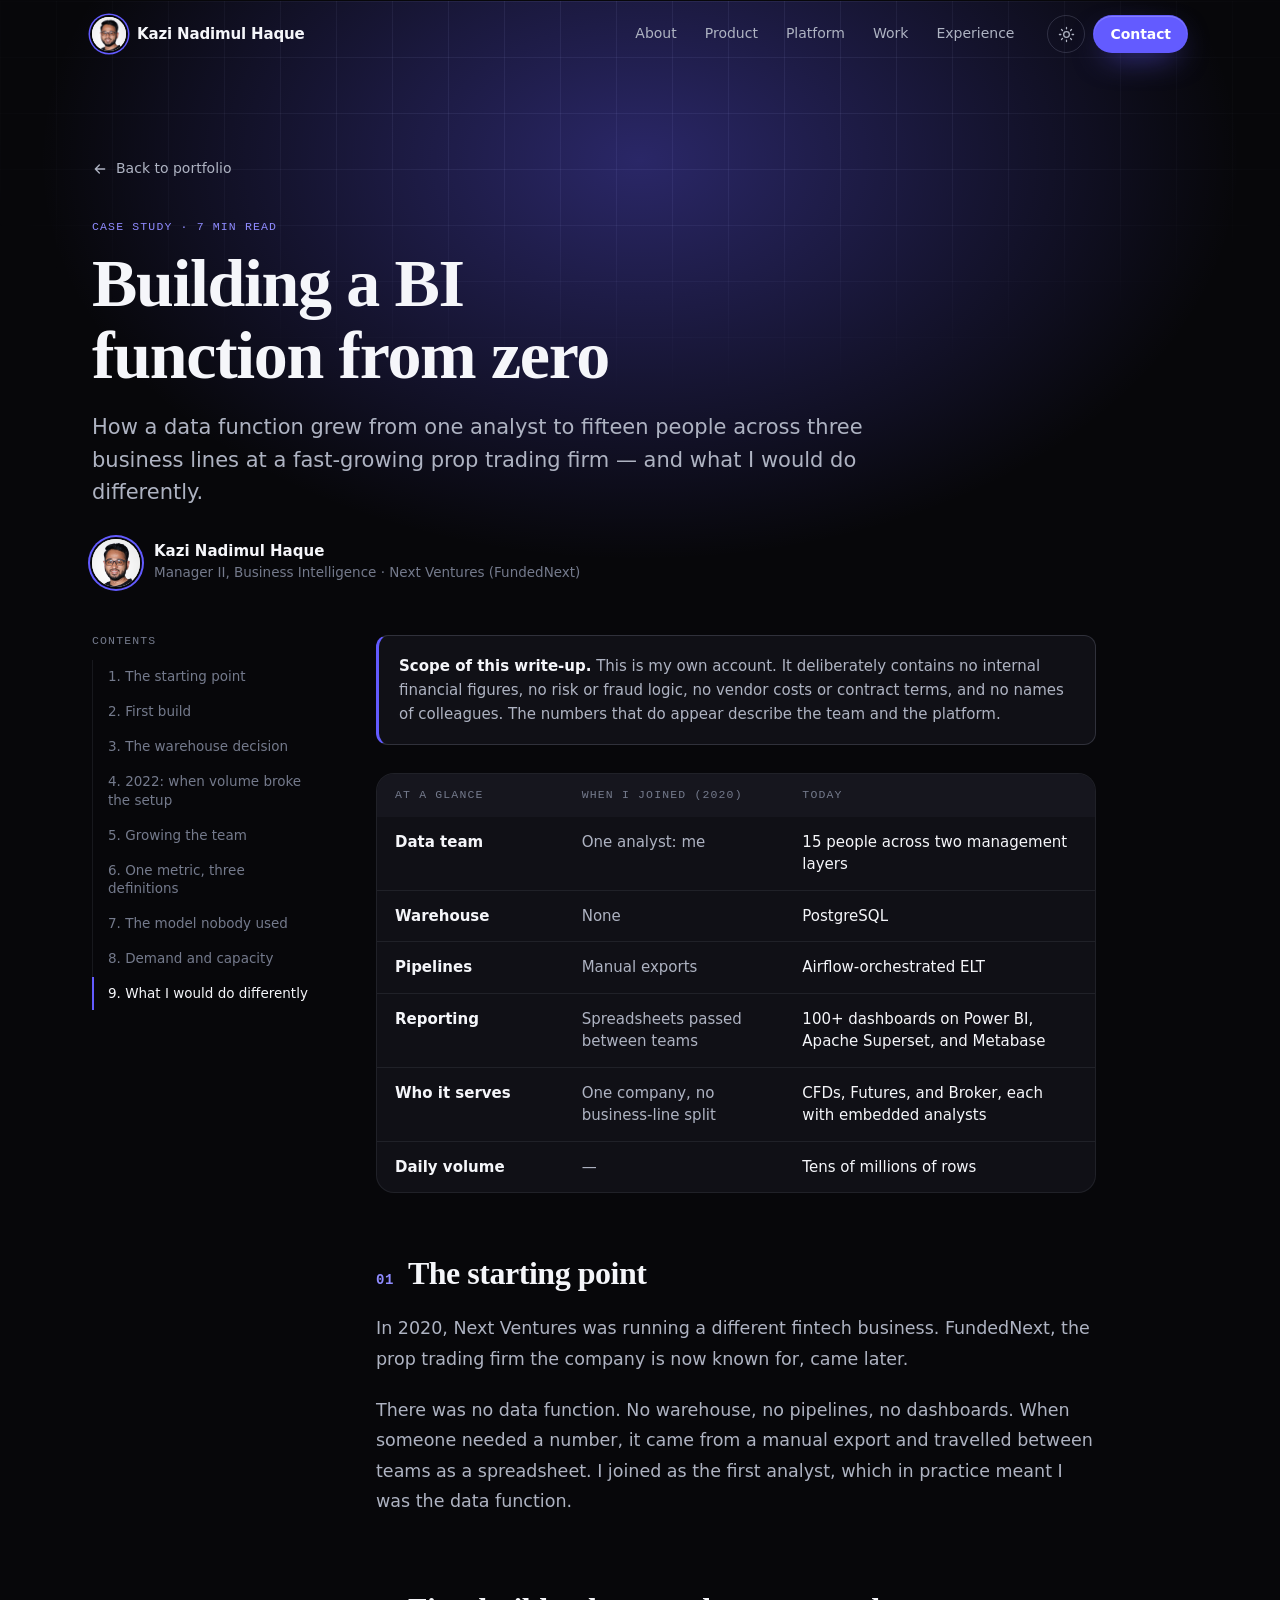
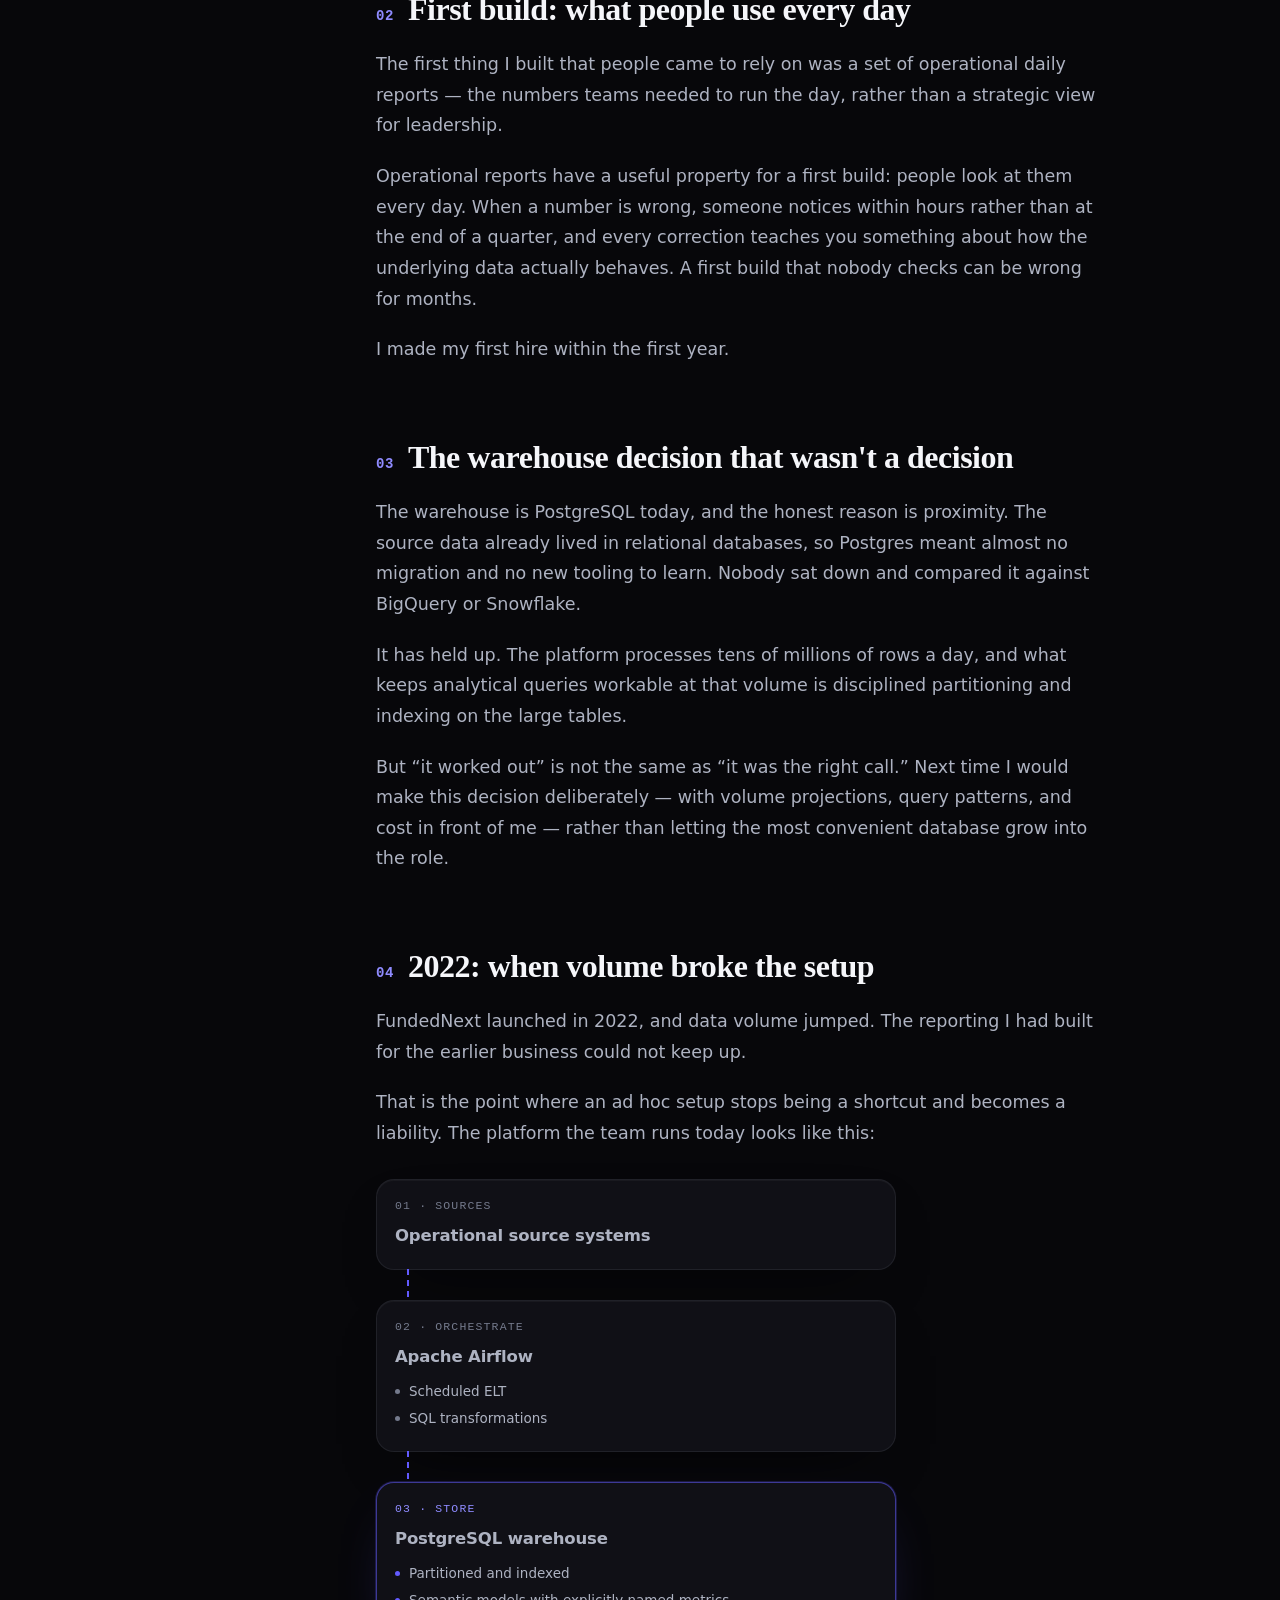
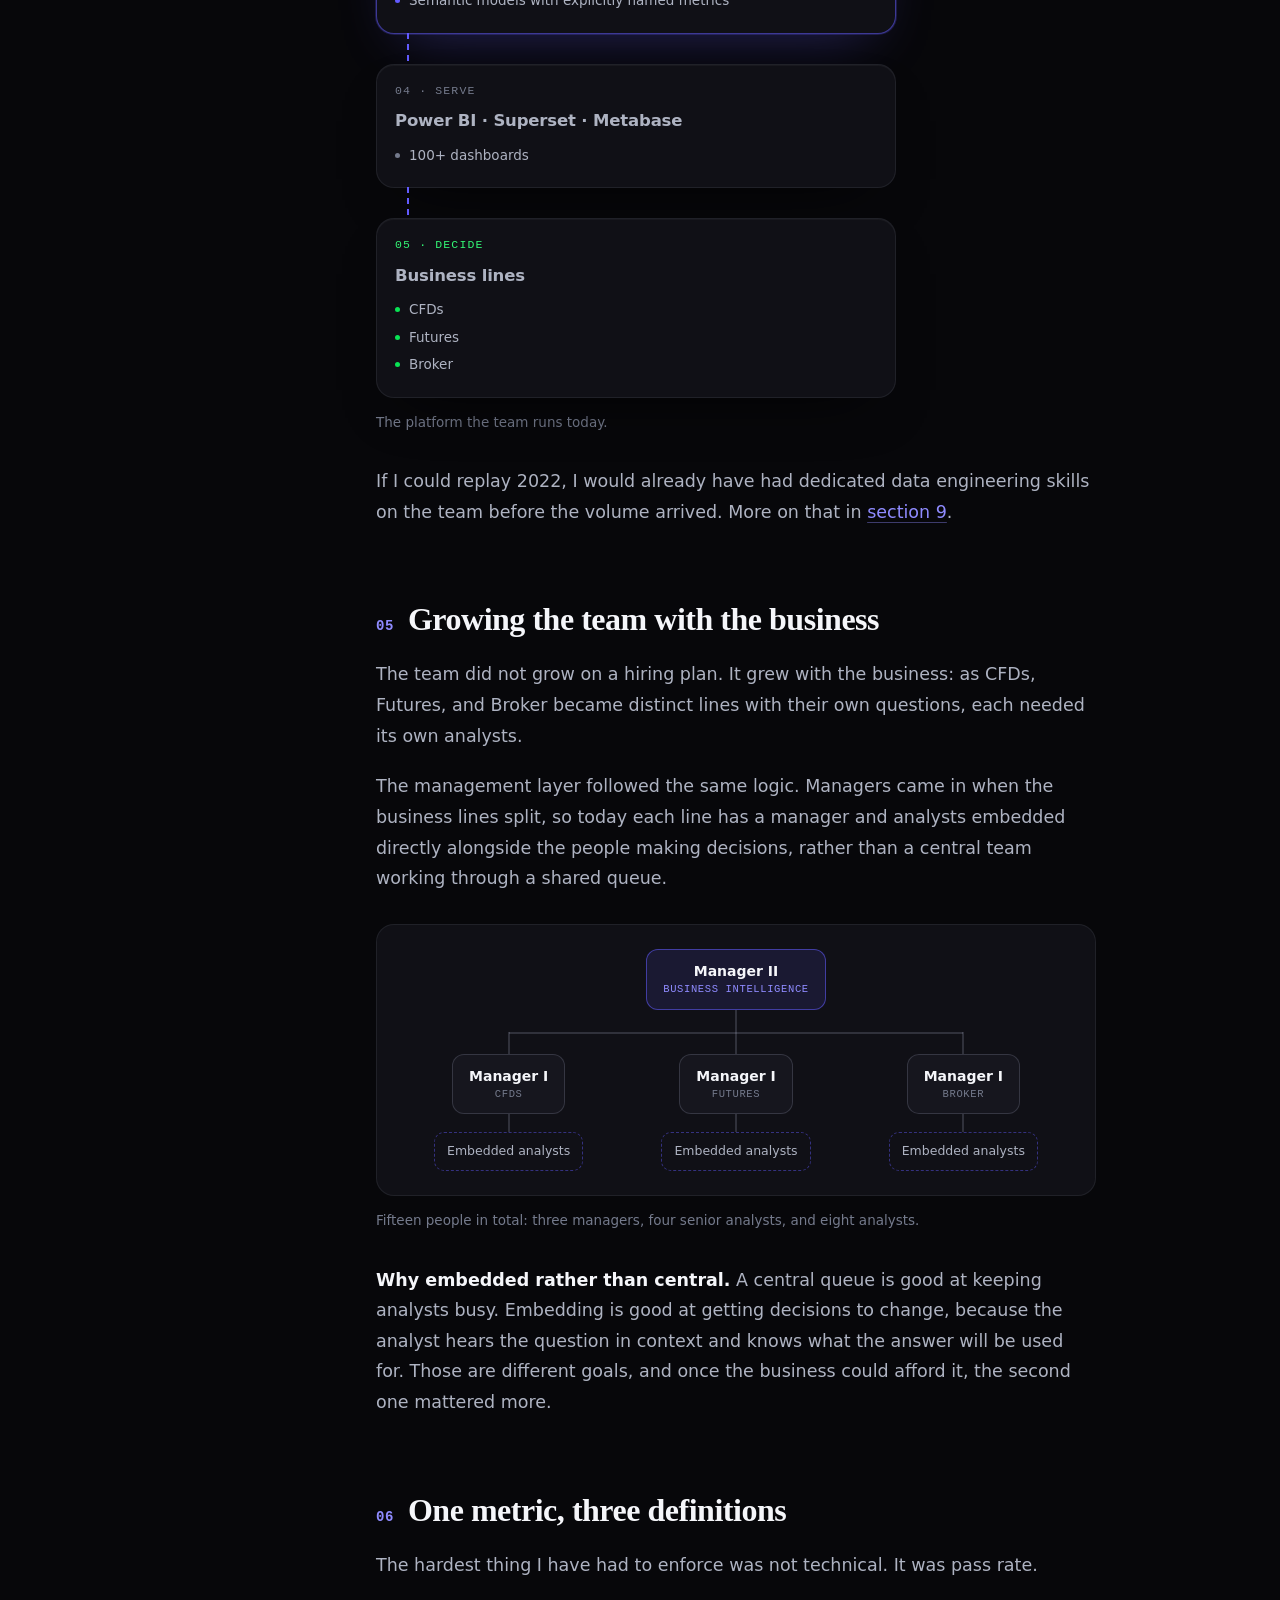
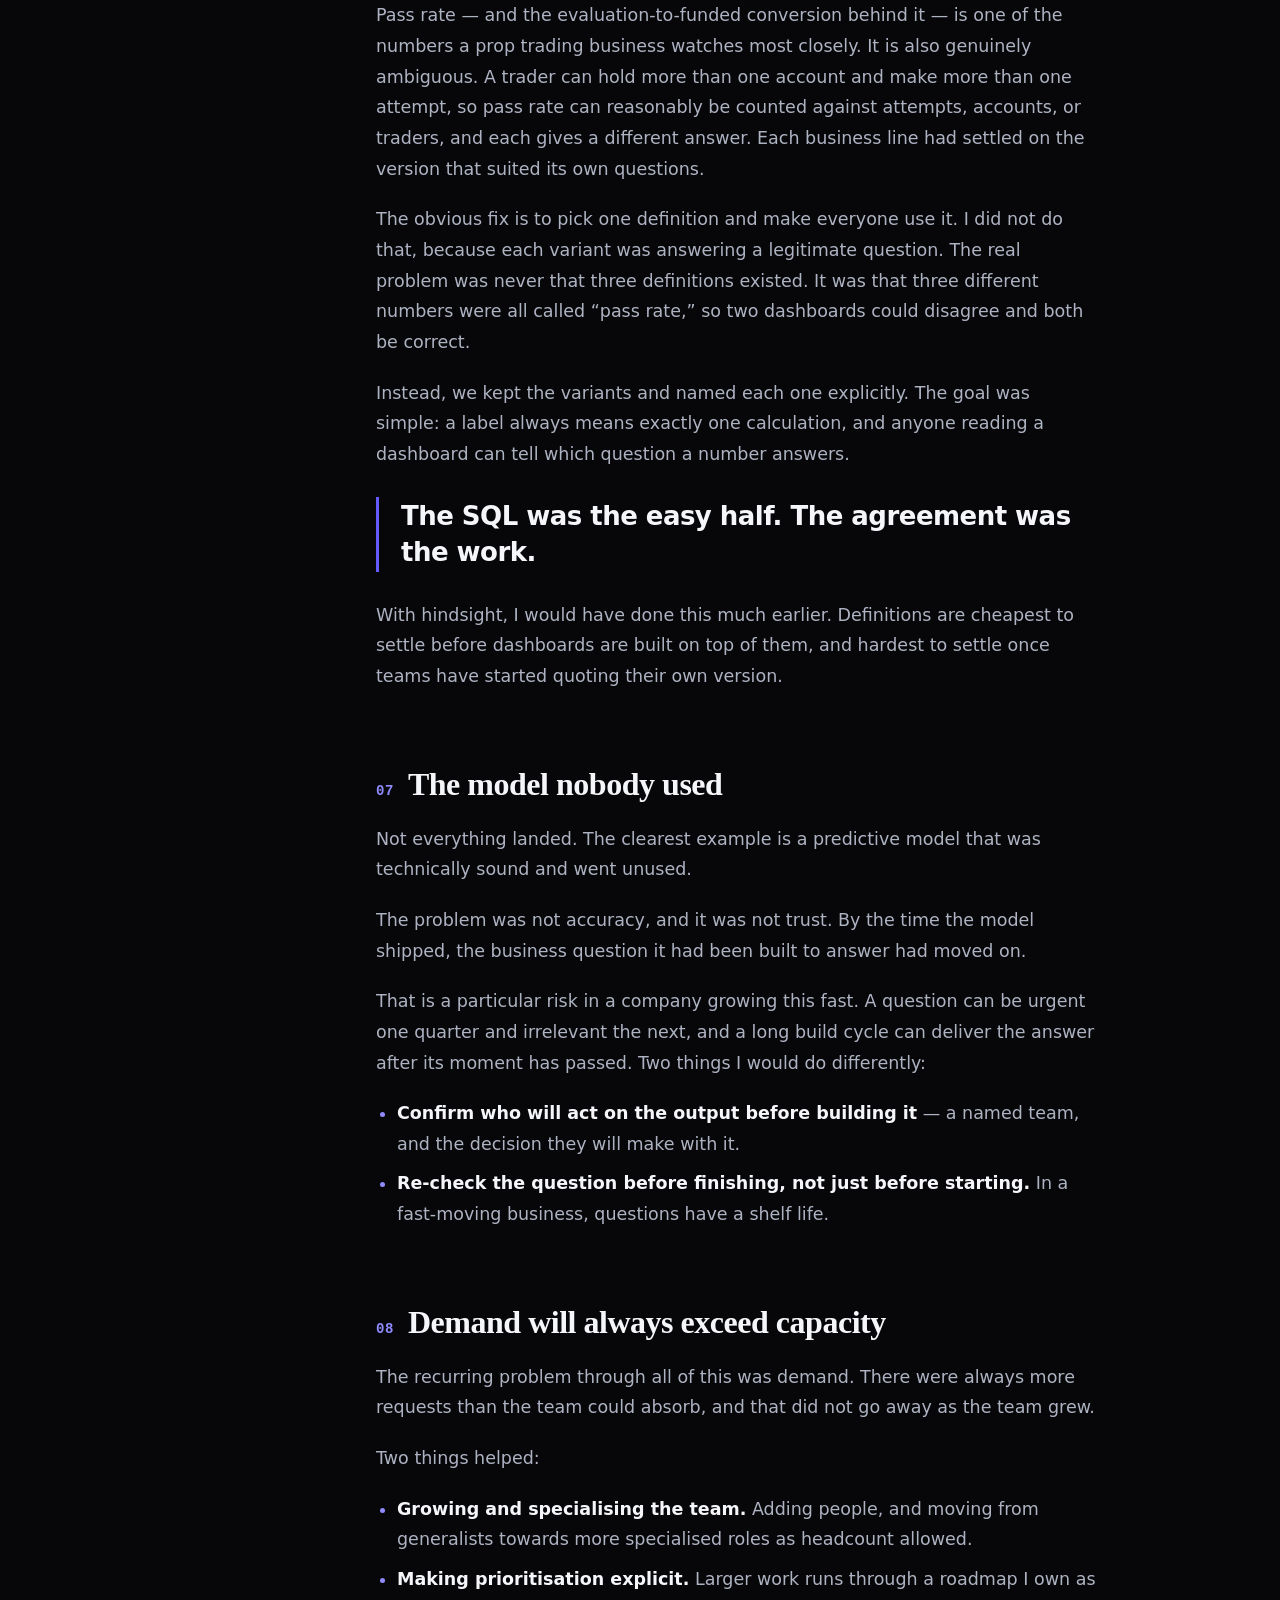
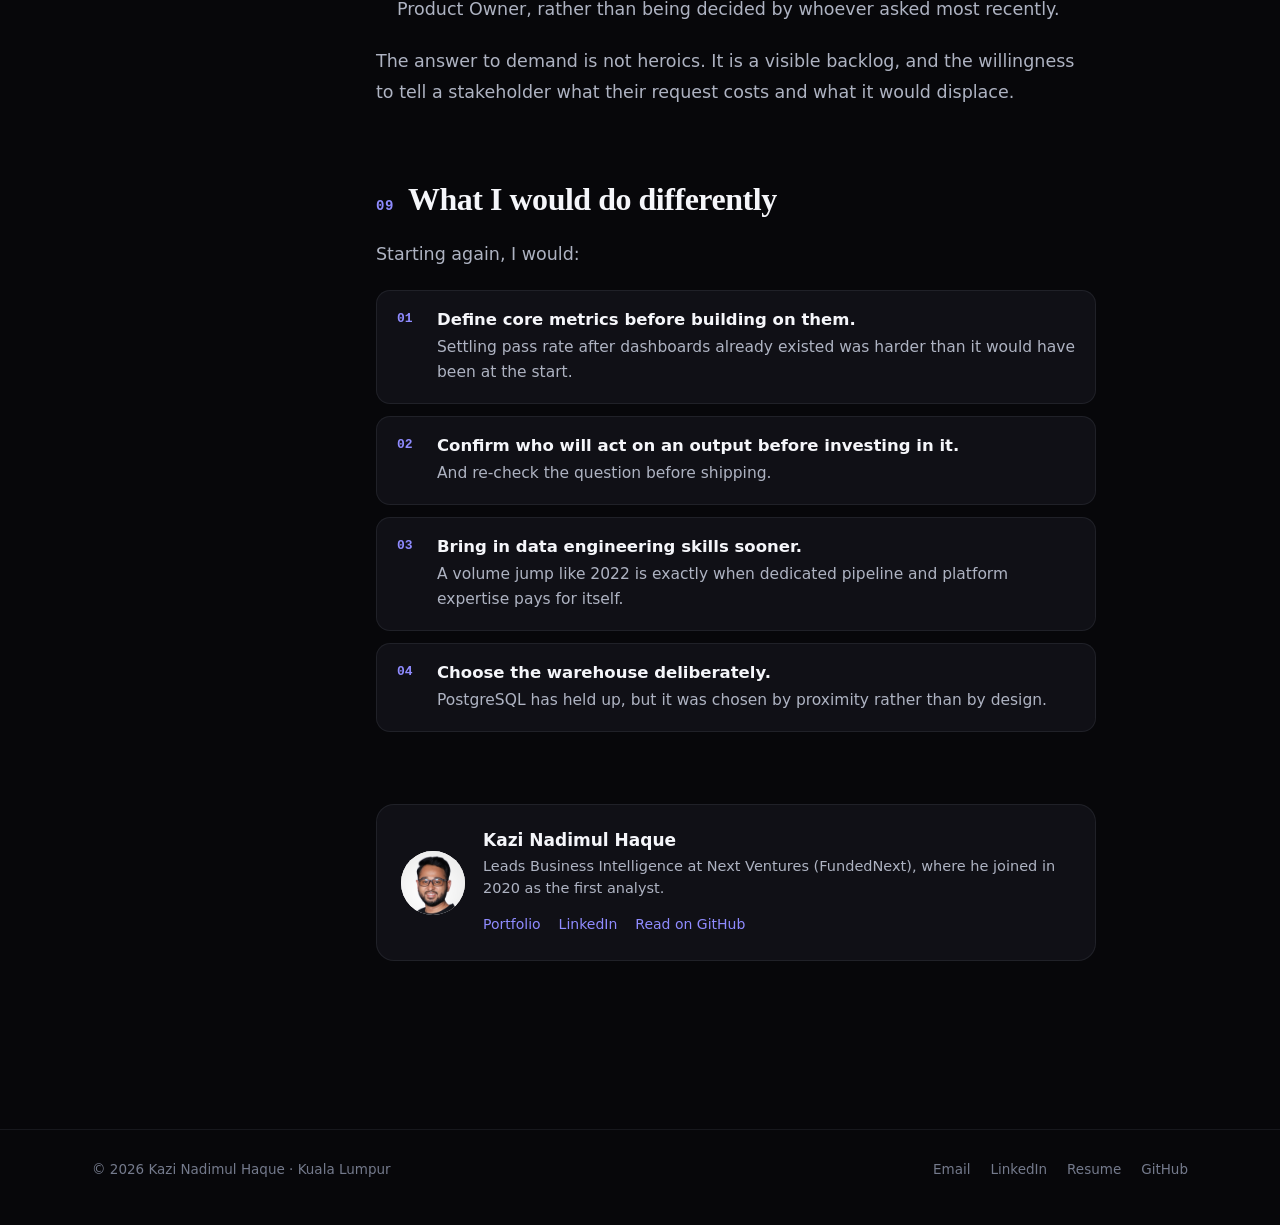
==== commit 7598c596: "Harden the site and the workflow that publishes to it Pin actions/checkout to a commit SHA. The work" ====
--- a/building-bi-from-zero/index.html
+++ b/building-bi-from-zero/index.html
@@ -3,6 +3,7 @@
 <head>
 <meta charset="utf-8">
 <meta name="viewport" content="width=device-width, initial-scale=1, viewport-fit=cover">
+<meta http-equiv="Content-Security-Policy" content="default-src 'none'; script-src 'self' 'sha256-IMQvWlq8e8aLmXDsbzgso5OfRsoxjPaNfxCGN3I8XFc=' 'sha256-N4ocmEV8V+YXTO2+ER+rYm+2gwJ5XtJM8g7k44180gE=' 'sha256-2yJG9yknyoO3S9Y7S7YYONI9S6GHNHyDPqbDydBDOlM='; style-src 'self' 'unsafe-inline' https://fonts.googleapis.com; font-src https://fonts.gstatic.com; img-src 'self' data:; base-uri 'none'; form-action 'none'">
 <title>Building a BI function from zero — Kazi Nadimul Haque</title>
 <meta name="description" content="Case study: how a data function grew from one analyst to fifteen people across CFDs, Futures and Broker at a fast-growing prop trading firm, and what I would do differently.">
 <link rel="canonical" href="https://nadim-raj.github.io/building-bi-from-zero/">
